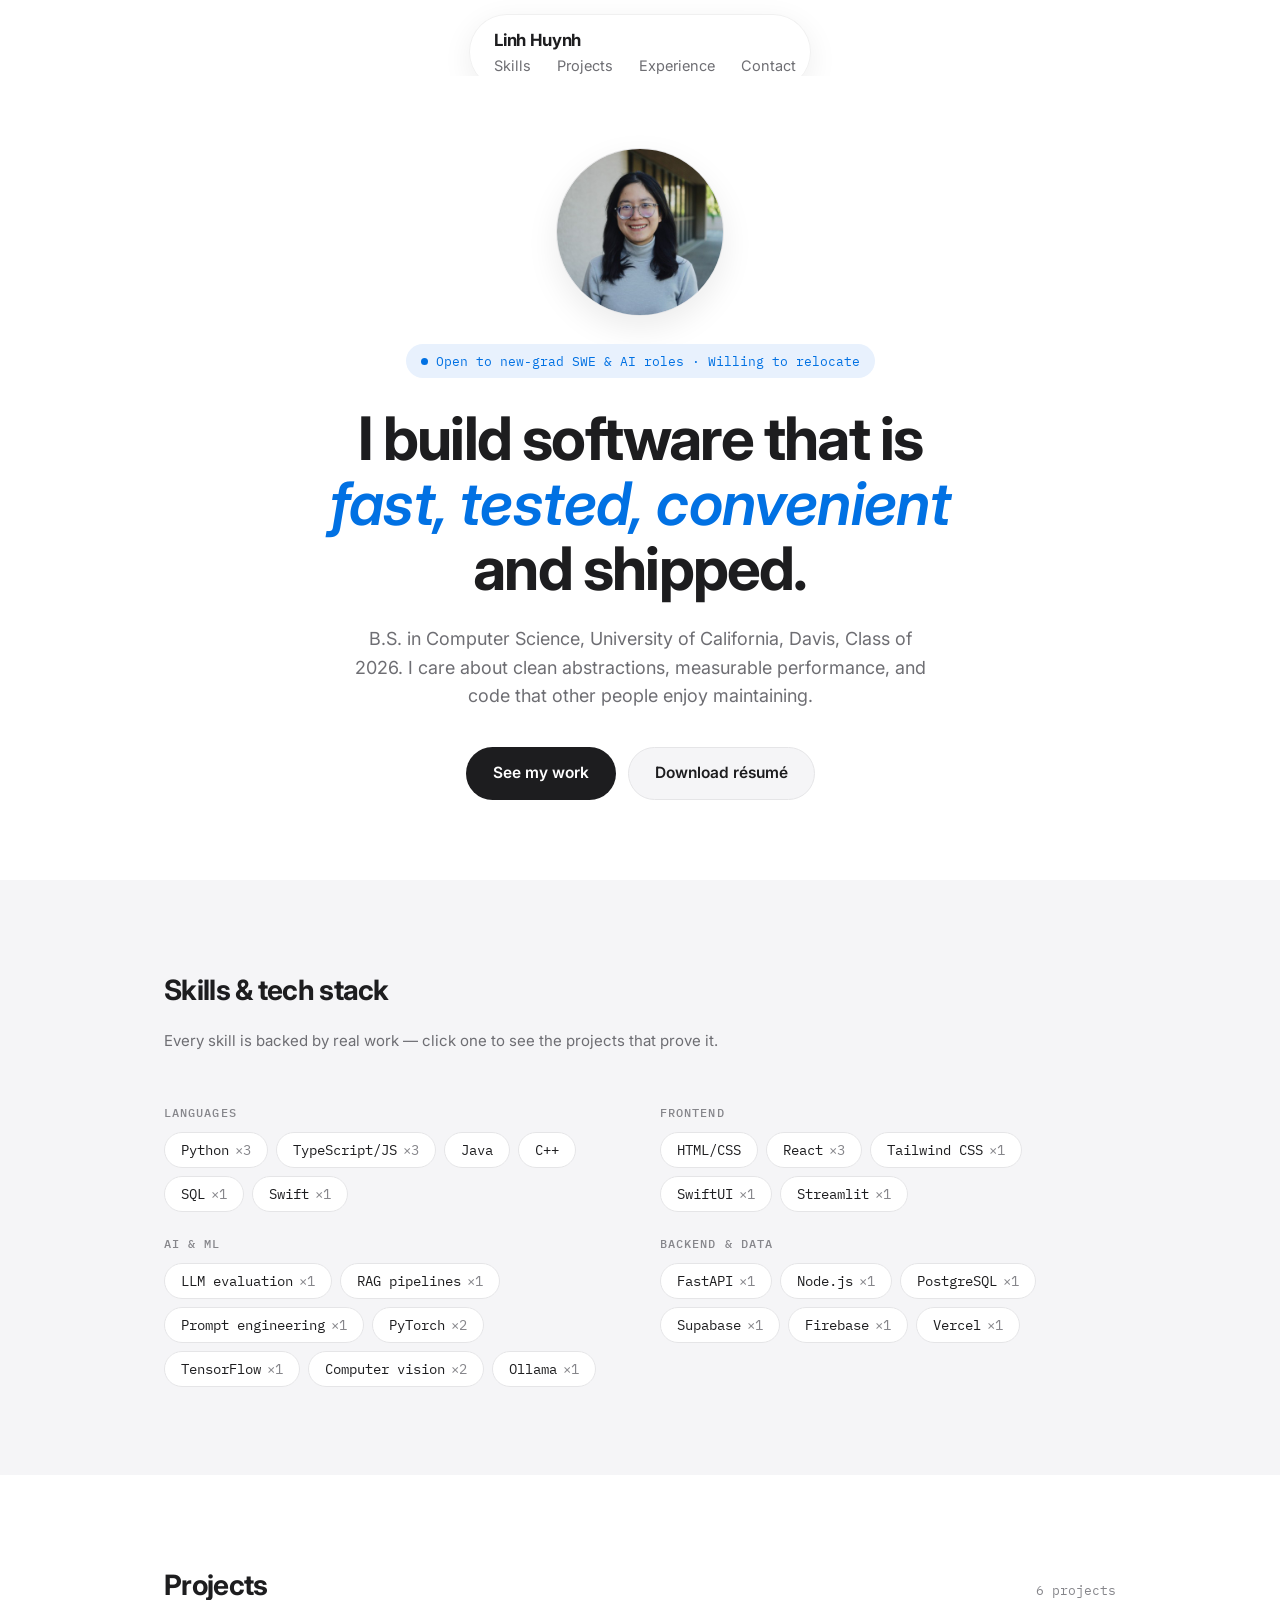
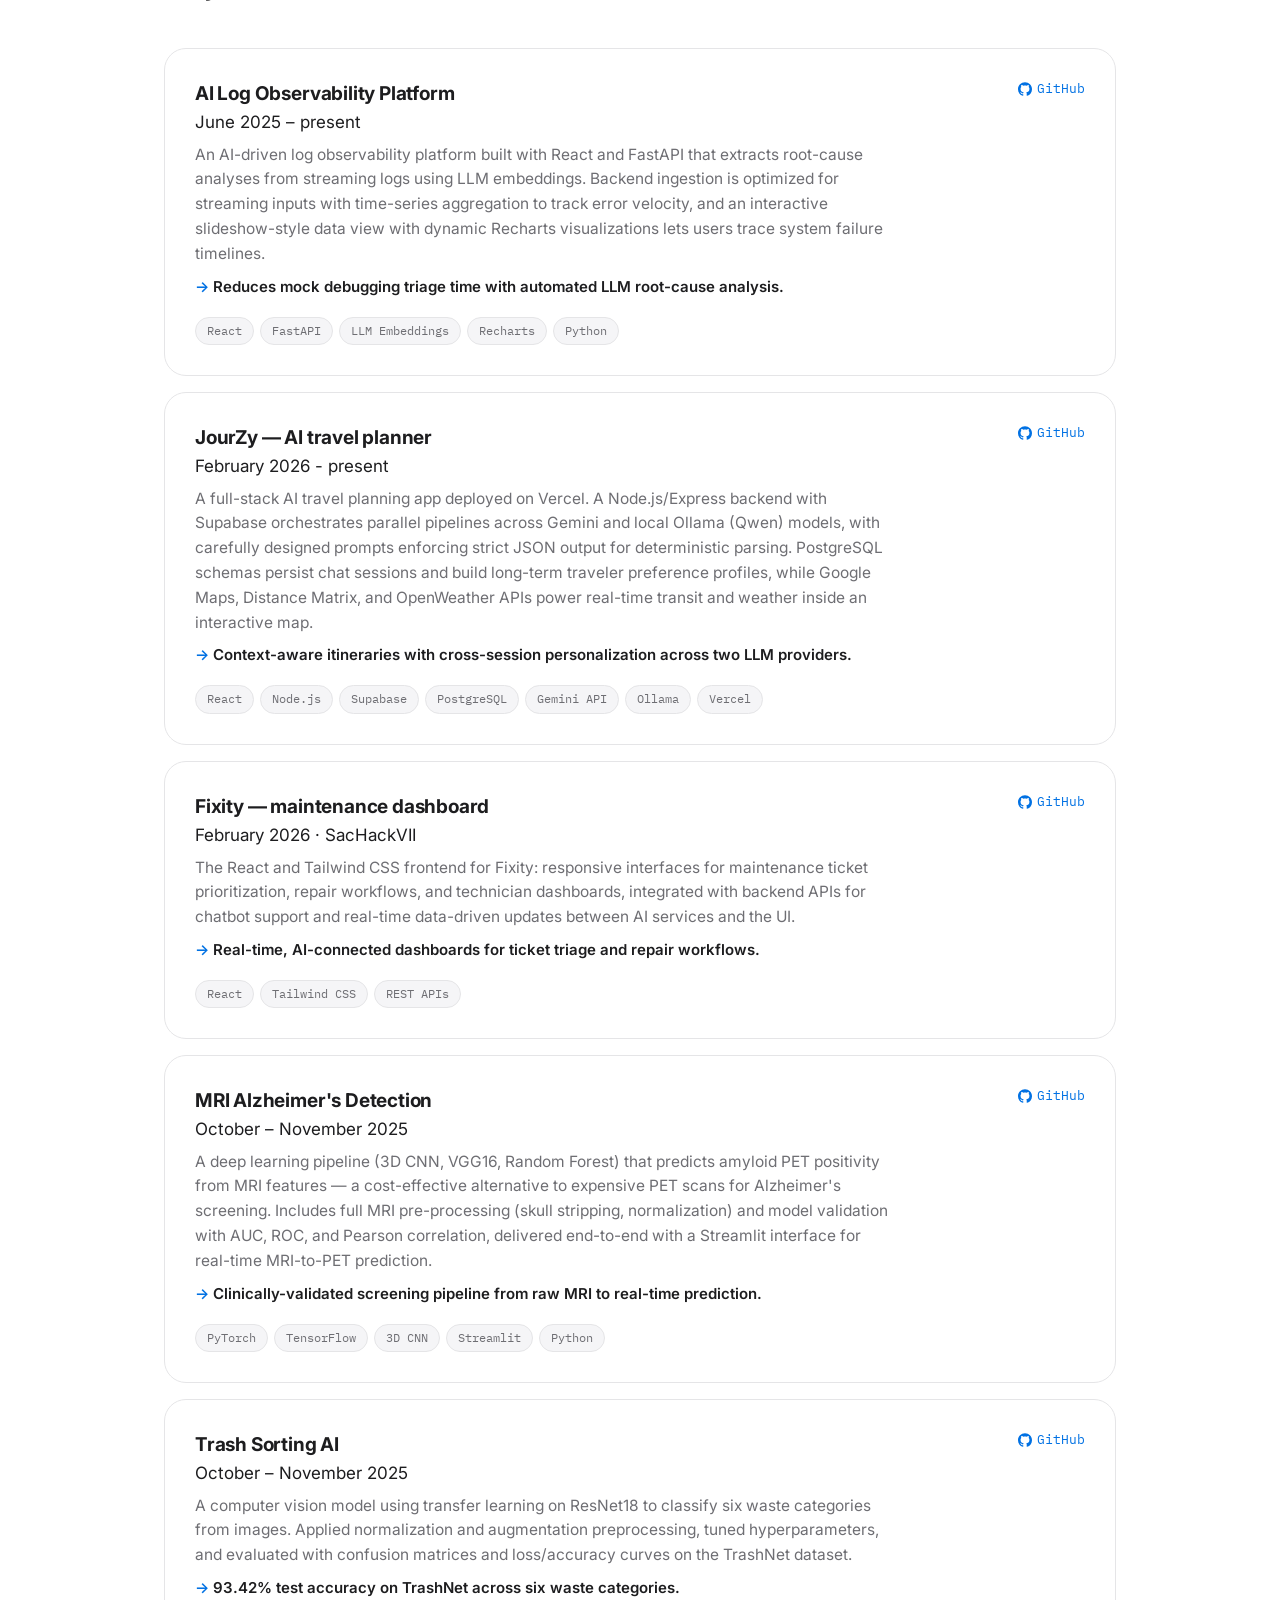
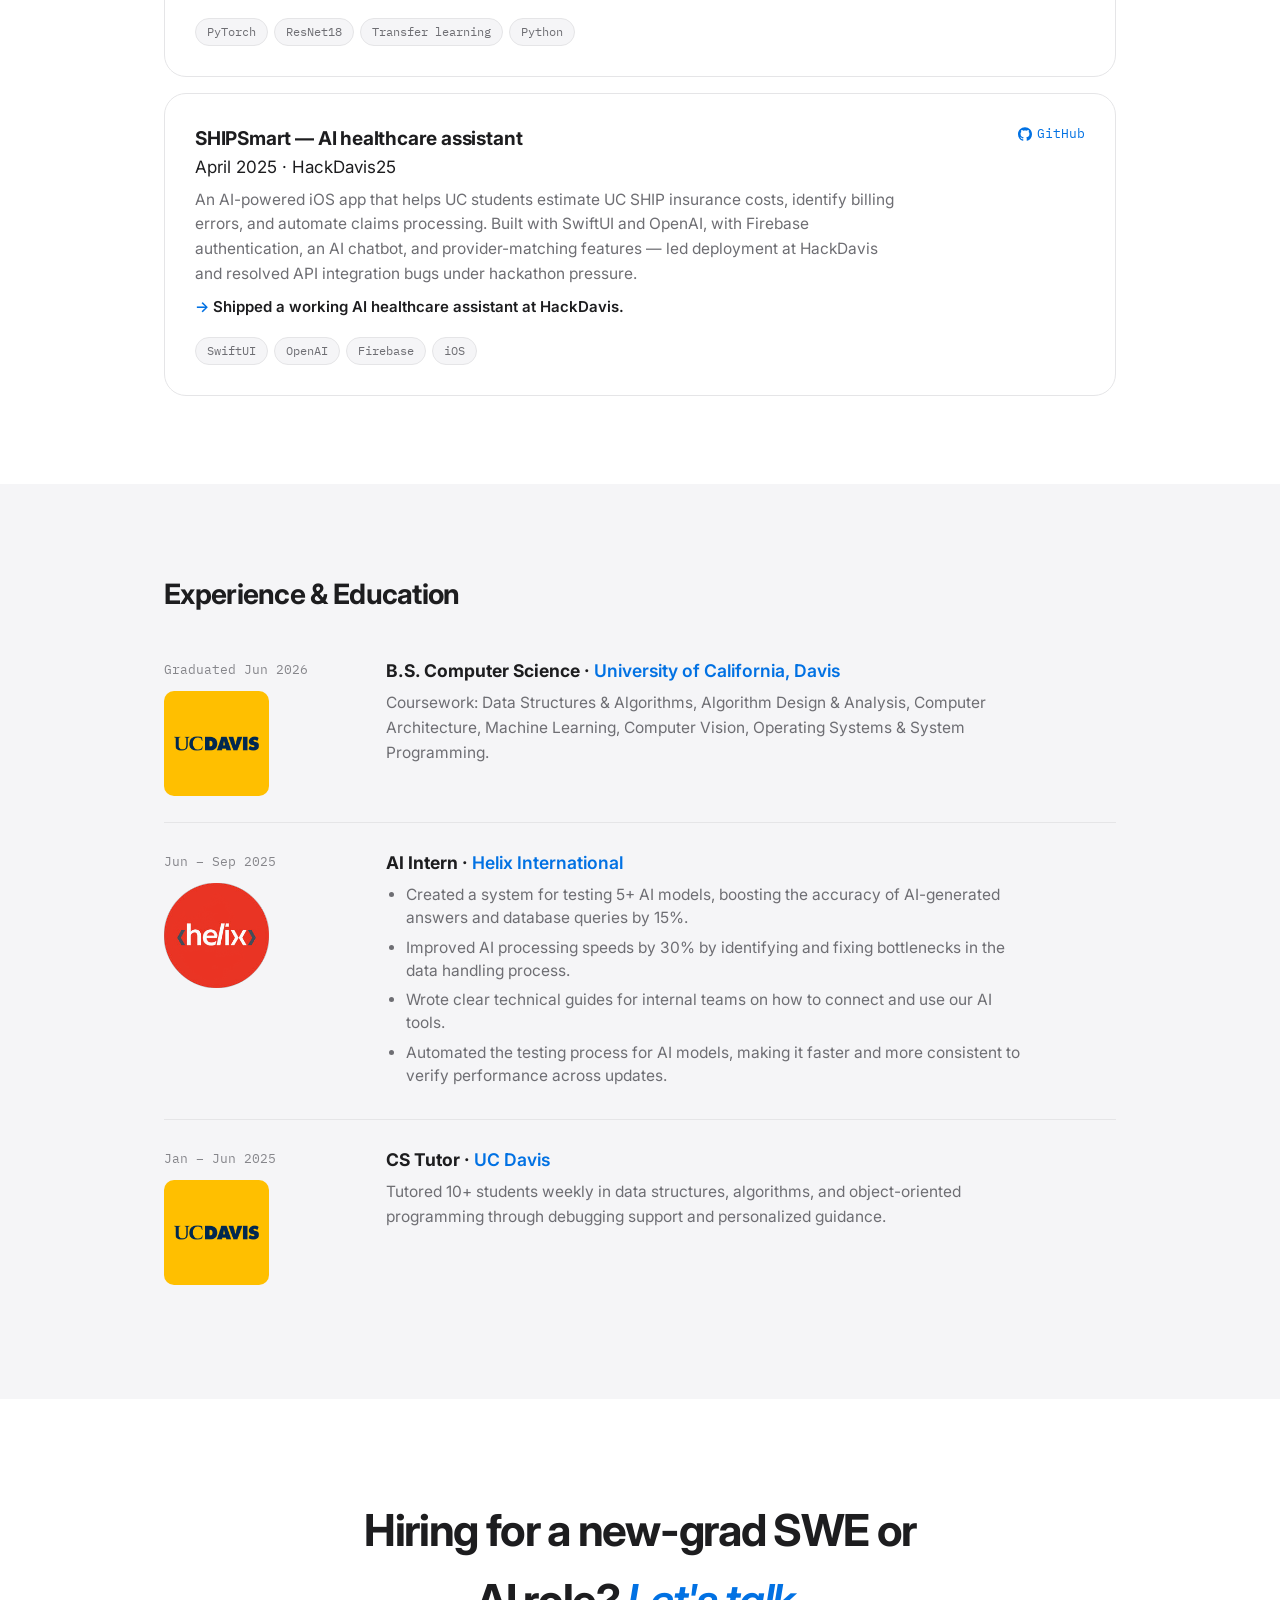
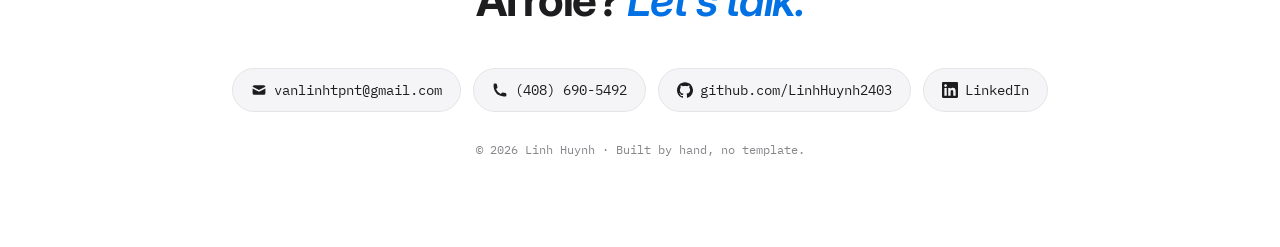
==== index.html @ fa8f1c58 "updated the resume" ====
<!DOCTYPE html>
<html lang="en">

<head>
  <meta charset="UTF-8" />
  <meta name="viewport" content="width=device-width, initial-scale=1.0" />
  <title>Linh Huynh — Software Engineer</title>
  <meta name="description"
    content="Portfolio of Linh Huynh, new-grad software engineer. Skills, projects, and contact." />
  <link rel="preconnect" href="https://fonts.googleapis.com" />
  <link rel="preconnect" href="https://fonts.gstatic.com" crossorigin />
  <link
    href="https://fonts.googleapis.com/css2?family=Inter:ital,wght@0,400;0,500;0,600;0,700;0,800;1,500&family=IBM+Plex+Mono:wght@400;500&display=swap"
    rel="stylesheet" />
  <link rel="stylesheet" href="styles.css" />

</head>

<body>
  <nav>
    <div class="wrap nav-inner">
      <a class="nav-name" href="#top">Linh Huynh</a>
      <div class="nav-links">
        <a href="#skills">Skills</a>
        <a href="#projects">Projects</a>
        <a href="#experience">Experience</a>
        <a href="#contact">Contact</a>
      </div>
    </div>
  </nav>

  <header id="top">
    <div class="wrap">
      <div class="hero-top">
        <img src="logo/profile_pic.jpeg" alt="Linh Huynh" class="profile-img" id="profileImg">
      </div>
      <span class="status">Open to new-grad SWE &amp; AI roles · Willing to relocate</span>
      <h1>I build software that is <em>fast, tested, convenient</em> and shipped.</h1>
      <p class="hero-sub">
        B.S. in Computer Science, University of California, Davis, Class of 2026. I care about
        clean abstractions, measurable performance, and code that other people enjoy
        maintaining.
      </p>
      <div class="hero-actions">
        <a class="btn solid" href="#projects">See my work</a>
        <a class="btn ghost" href="Linh_Huynh_resume_copy.pdf">Download résumé</a>
      </div>
    </div>
  </header>

  <section id="skills" class="reveal">
    <div class="wrap">
      <div class="sec-head">
        <h2>Skills &amp; tech stack</h2>
        <button class="clear-filter" id="clearFilter">✕ clear filter</button>
      </div>
      <p class="matrix-hint">Every skill is backed by real work — click one to see the projects that prove it.</p>
      <div class="skill-groups">
        <div class="skill-group">
          <h3>Languages</h3>
          <div class="skills">
            <button class="skill" data-skill="Python">Python</button>
            <button class="skill" data-skill="TypeScript/JS">TypeScript/JS</button>
            <button class="skill" data-skill="Java">Java</button>
            <button class="skill" data-skill="C++">C++</button>
            <button class="skill" data-skill="SQL">SQL</button>
            <button class="skill" data-skill="Swift">Swift</button>
          </div>
          <h3>AI &amp; ML</h3>
          <div class="skills">
            <button class="skill" data-skill="LLM evaluation">LLM evaluation</button>
            <button class="skill" data-skill="RAG pipelines">RAG pipelines</button>
            <button class="skill" data-skill="Prompt engineering">Prompt engineering</button>
            <button class="skill" data-skill="PyTorch">PyTorch</button>
            <button class="skill" data-skill="TensorFlow">TensorFlow</button>
            <button class="skill" data-skill="Computer vision">Computer vision</button>
            <button class="skill" data-skill="Ollama">Ollama</button>
          </div>
        </div>
        <div class="skill-group">
          <h3>Frontend</h3>
          <div class="skills">
            <button class="skill" data-skill="HTML/CSS">HTML/CSS</button>
            <button class="skill" data-skill="React">React</button>
            <button class="skill" data-skill="Tailwind CSS">Tailwind CSS</button>
            <button class="skill" data-skill="SwiftUI">SwiftUI</button>
            <button class="skill" data-skill="Streamlit">Streamlit</button>
          </div>
          <h3>Backend &amp; data</h3>
          <div class="skills">
            <button class="skill" data-skill="FastAPI">FastAPI</button>
            <button class="skill" data-skill="Node.js">Node.js</button>
            <button class="skill" data-skill="PostgreSQL">PostgreSQL</button>
            <button class="skill" data-skill="Supabase">Supabase</button>
            <button class="skill" data-skill="Firebase">Firebase</button>
            <button class="skill" data-skill="Vercel">Vercel</button>
          </div>
        </div>
      </div>
    </div>
  </section>

  <section id="projects" class="reveal">
    <div class="wrap">
      <div class="sec-head">
        <h2>Projects</h2>
        <span class="sec-note" id="projNote">6 projects</span>
      </div>

      <div class="projects" id="projectList">

        <!-- TIP: point each GitHub link at the exact repo, e.g. https://github.com/LinhHuynh2403/repo-name -->

        <article class="project" data-skills="Python,TypeScript/JS,React,FastAPI,LLM evaluation,RAG pipelines">
          <div>
            <h3>AI Log Observability Platform</h3>
            <div class="when">June 2025 – present</div>
          </div>
          <div class="links">
            <a href="https://github.com/LinhHuynh2403/loginsight-ai"><svg class="gh-icon" viewBox="0 0 24 24"
                aria-hidden="true">
                <path
                  d="M12 .297c-6.63 0-12 5.373-12 12 0 5.303 3.438 9.8 8.205 11.385.6.113.82-.258.82-.577 0-.285-.01-1.04-.015-2.04-3.338.724-4.042-1.61-4.042-1.61C4.422 18.07 3.633 17.7 3.633 17.7c-1.087-.744.084-.729.084-.729 1.205.084 1.838 1.236 1.838 1.236 1.07 1.835 2.809 1.305 3.495.998.108-.776.417-1.305.76-1.605-2.665-.3-5.466-1.332-5.466-5.93 0-1.31.465-2.38 1.235-3.22-.135-.303-.54-1.523.105-3.176 0 0 1.005-.322 3.3 1.23.96-.267 1.98-.399 3-.405 1.02.006 2.04.138 3 .405 2.28-1.552 3.285-1.23 3.285-1.23.645 1.653.24 2.873.12 3.176.765.84 1.23 1.91 1.23 3.22 0 4.61-2.805 5.625-5.475 5.92.42.36.81 1.096.81 2.22 0 1.606-.015 2.896-.015 3.286 0 .315.21.69.825.57C20.565 22.092 24 17.592 24 12.297c0-6.627-5.373-12-12-12"
                  fill="currentColor" />
              </svg>GitHub</a>
          </div>
          <p>
            An AI-driven log observability platform built with React and FastAPI that
            extracts root-cause analyses from streaming logs using LLM embeddings.
            Backend ingestion is optimized for streaming inputs with time-series
            aggregation to track error velocity, and an interactive slideshow-style data
            view with dynamic Recharts visualizations lets users trace system failure
            timelines.
          </p>
          <div class="impact">Reduces mock debugging triage time with automated LLM root-cause analysis.</div>
          <div class="tags">
            <span class="tag">React</span><span class="tag">FastAPI</span><span class="tag">LLM Embeddings</span>
            <span class="tag">Recharts</span><span class="tag">Python</span>
          </div>
        </article>

        <article class="project"
          data-skills="TypeScript/JS,React,Node.js,PostgreSQL,Supabase,Ollama,Prompt engineering,Vercel,SQL">
          <div>
            <h3>JourZy — AI travel planner</h3>
            <div class="when">February 2026 - present</div>
          </div>
          <div class="links">
            <a href="https://github.com/LinhHuynh2403/travel-planner"><svg class="gh-icon" viewBox="0 0 24 24"
                aria-hidden="true">
                <path
                  d="M12 .297c-6.63 0-12 5.373-12 12 0 5.303 3.438 9.8 8.205 11.385.6.113.82-.258.82-.577 0-.285-.01-1.04-.015-2.04-3.338.724-4.042-1.61-4.042-1.61C4.422 18.07 3.633 17.7 3.633 17.7c-1.087-.744.084-.729.084-.729 1.205.084 1.838 1.236 1.838 1.236 1.07 1.835 2.809 1.305 3.495.998.108-.776.417-1.305.76-1.605-2.665-.3-5.466-1.332-5.466-5.93 0-1.31.465-2.38 1.235-3.22-.135-.303-.54-1.523.105-3.176 0 0 1.005-.322 3.3 1.23.96-.267 1.98-.399 3-.405 1.02.006 2.04.138 3 .405 2.28-1.552 3.285-1.23 3.285-1.23.645 1.653.24 2.873.12 3.176.765.84 1.23 1.91 1.23 3.22 0 4.61-2.805 5.625-5.475 5.92.42.36.81 1.096.81 2.22 0 1.606-.015 2.896-.015 3.286 0 .315.21.69.825.57C20.565 22.092 24 17.592 24 12.297c0-6.627-5.373-12-12-12"
                  fill="currentColor" />
              </svg>GitHub</a>
          </div>
          <p>
            A full-stack AI travel planning app deployed on Vercel. A Node.js/Express
            backend with Supabase orchestrates parallel pipelines across Gemini and local
            Ollama (Qwen) models, with carefully designed prompts enforcing strict JSON
            output for deterministic parsing. PostgreSQL schemas persist chat sessions and
            build long-term traveler preference profiles, while Google Maps, Distance
            Matrix, and OpenWeather APIs power real-time transit and weather inside an
            interactive map.
          </p>
          <div class="impact">Context-aware itineraries with cross-session personalization across two LLM providers.
          </div>
          <div class="tags">
            <span class="tag">React</span><span class="tag">Node.js</span><span class="tag">Supabase</span>
            <span class="tag">PostgreSQL</span><span class="tag">Gemini API</span><span class="tag">Ollama</span><span
              class="tag">Vercel</span>
          </div>
        </article>

        <article class="project" data-skills="TypeScript/JS,React,Tailwind CSS">
          <div>
            <h3>Fixity — maintenance dashboard</h3>
            <div class="when">February 2026 · SacHackVII</div>
          </div>
          <div class="links">
            <a href="https://github.com/LinhHuynh2403/SacHack26-"><svg class="gh-icon" viewBox="0 0 24 24"
                aria-hidden="true">
                <path
                  d="M12 .297c-6.63 0-12 5.373-12 12 0 5.303 3.438 9.8 8.205 11.385.6.113.82-.258.82-.577 0-.285-.01-1.04-.015-2.04-3.338.724-4.042-1.61-4.042-1.61C4.422 18.07 3.633 17.7 3.633 17.7c-1.087-.744.084-.729.084-.729 1.205.084 1.838 1.236 1.838 1.236 1.07 1.835 2.809 1.305 3.495.998.108-.776.417-1.305.76-1.605-2.665-.3-5.466-1.332-5.466-5.93 0-1.31.465-2.38 1.235-3.22-.135-.303-.54-1.523.105-3.176 0 0 1.005-.322 3.3 1.23.96-.267 1.98-.399 3-.405 1.02.006 2.04.138 3 .405 2.28-1.552 3.285-1.23 3.285-1.23.645 1.653.24 2.873.12 3.176.765.84 1.23 1.91 1.23 3.22 0 4.61-2.805 5.625-5.475 5.92.42.36.81 1.096.81 2.22 0 1.606-.015 2.896-.015 3.286 0 .315.21.69.825.57C20.565 22.092 24 17.592 24 12.297c0-6.627-5.373-12-12-12"
                  fill="currentColor" />
              </svg>GitHub</a>
          </div>
          <p>
            The React and Tailwind CSS frontend for Fixity: responsive interfaces for
            maintenance ticket prioritization, repair workflows, and technician
            dashboards, integrated with backend APIs for chatbot support and real-time
            data-driven updates between AI services and the UI.
          </p>
          <div class="impact">Real-time, AI-connected dashboards for ticket triage and repair workflows.</div>
          <div class="tags">
            <span class="tag">React</span><span class="tag">Tailwind CSS</span><span class="tag">REST APIs</span>
          </div>
        </article>

        <article class="project" data-skills="Python,PyTorch,TensorFlow,Streamlit,Computer vision">
          <div>
            <h3>MRI Alzheimer's Detection</h3>
            <div class="when">October – November 2025</div>
          </div>
          <div class="links">
            <a href="https://github.com/LinhHuynh2403/ResNet50-LogisticRegression-Dementia-Classification"><svg
                class="gh-icon" viewBox="0 0 24 24" aria-hidden="true">
                <path
                  d="M12 .297c-6.63 0-12 5.373-12 12 0 5.303 3.438 9.8 8.205 11.385.6.113.82-.258.82-.577 0-.285-.01-1.04-.015-2.04-3.338.724-4.042-1.61-4.042-1.61C4.422 18.07 3.633 17.7 3.633 17.7c-1.087-.744.084-.729.084-.729 1.205.084 1.838 1.236 1.838 1.236 1.07 1.835 2.809 1.305 3.495.998.108-.776.417-1.305.76-1.605-2.665-.3-5.466-1.332-5.466-5.93 0-1.31.465-2.38 1.235-3.22-.135-.303-.54-1.523.105-3.176 0 0 1.005-.322 3.3 1.23.96-.267 1.98-.399 3-.405 1.02.006 2.04.138 3 .405 2.28-1.552 3.285-1.23 3.285-1.23.645 1.653.24 2.873.12 3.176.765.84 1.23 1.91 1.23 3.22 0 4.61-2.805 5.625-5.475 5.92.42.36.81 1.096.81 2.22 0 1.606-.015 2.896-.015 3.286 0 .315.21.69.825.57C20.565 22.092 24 17.592 24 12.297c0-6.627-5.373-12-12-12"
                  fill="currentColor" />
              </svg>GitHub</a>
          </div>
          <p>
            A deep learning pipeline (3D CNN, VGG16, Random Forest) that predicts amyloid
            PET positivity from MRI features — a cost-effective alternative to expensive
            PET scans for Alzheimer's screening. Includes full MRI pre-processing (skull
            stripping, normalization) and model validation with AUC, ROC, and Pearson
            correlation, delivered end-to-end with a Streamlit interface for real-time
            MRI-to-PET prediction.
          </p>
          <div class="impact">Clinically-validated screening pipeline from raw MRI to real-time prediction.</div>
          <div class="tags">
            <span class="tag">PyTorch</span><span class="tag">TensorFlow</span><span class="tag">3D CNN</span>
            <span class="tag">Streamlit</span><span class="tag">Python</span>
          </div>
        </article>

        <article class="project" data-skills="Python,PyTorch,Computer vision">
          <div>
            <h3>Trash Sorting AI</h3>
            <div class="when">October – November 2025</div>
          </div>
          <div class="links">
            <a href="https://github.com/LinhHuynh2403/Trash-Detector-AI"><svg class="gh-icon" viewBox="0 0 24 24"
                aria-hidden="true">
                <path
                  d="M12 .297c-6.63 0-12 5.373-12 12 0 5.303 3.438 9.8 8.205 11.385.6.113.82-.258.82-.577 0-.285-.01-1.04-.015-2.04-3.338.724-4.042-1.61-4.042-1.61C4.422 18.07 3.633 17.7 3.633 17.7c-1.087-.744.084-.729.084-.729 1.205.084 1.838 1.236 1.838 1.236 1.07 1.835 2.809 1.305 3.495.998.108-.776.417-1.305.76-1.605-2.665-.3-5.466-1.332-5.466-5.93 0-1.31.465-2.38 1.235-3.22-.135-.303-.54-1.523.105-3.176 0 0 1.005-.322 3.3 1.23.96-.267 1.98-.399 3-.405 1.02.006 2.04.138 3 .405 2.28-1.552 3.285-1.23 3.285-1.23.645 1.653.24 2.873.12 3.176.765.84 1.23 1.91 1.23 3.22 0 4.61-2.805 5.625-5.475 5.92.42.36.81 1.096.81 2.22 0 1.606-.015 2.896-.015 3.286 0 .315.21.69.825.57C20.565 22.092 24 17.592 24 12.297c0-6.627-5.373-12-12-12"
                  fill="currentColor" />
              </svg>GitHub</a>
          </div>
          <p>
            A computer vision model using transfer learning on ResNet18 to classify six
            waste categories from images. Applied normalization and augmentation
            preprocessing, tuned hyperparameters, and evaluated with confusion matrices
            and loss/accuracy curves on the TrashNet dataset.
          </p>
          <div class="impact">93.42% test accuracy on TrashNet across six waste categories.</div>
          <div class="tags">
            <span class="tag">PyTorch</span><span class="tag">ResNet18</span><span class="tag">Transfer
              learning</span><span class="tag">Python</span>
          </div>
        </article>

        <article class="project" data-skills="Swift,SwiftUI,Firebase">
          <div>
            <h3>SHIPSmart — AI healthcare assistant</h3>
            <div class="when">April 2025 · HackDavis25</div>
          </div>
          <div class="links">
            <a href="https://github.com/LinhHuynh2403/SHIPSmart"><svg class="gh-icon" viewBox="0 0 24 24"
                aria-hidden="true">
                <path
                  d="M12 .297c-6.63 0-12 5.373-12 12 0 5.303 3.438 9.8 8.205 11.385.6.113.82-.258.82-.577 0-.285-.01-1.04-.015-2.04-3.338.724-4.042-1.61-4.042-1.61C4.422 18.07 3.633 17.7 3.633 17.7c-1.087-.744.084-.729.084-.729 1.205.084 1.838 1.236 1.838 1.236 1.07 1.835 2.809 1.305 3.495.998.108-.776.417-1.305.76-1.605-2.665-.3-5.466-1.332-5.466-5.93 0-1.31.465-2.38 1.235-3.22-.135-.303-.54-1.523.105-3.176 0 0 1.005-.322 3.3 1.23.96-.267 1.98-.399 3-.405 1.02.006 2.04.138 3 .405 2.28-1.552 3.285-1.23 3.285-1.23.645 1.653.24 2.873.12 3.176.765.84 1.23 1.91 1.23 3.22 0 4.61-2.805 5.625-5.475 5.92.42.36.81 1.096.81 2.22 0 1.606-.015 2.896-.015 3.286 0 .315.21.69.825.57C20.565 22.092 24 17.592 24 12.297c0-6.627-5.373-12-12-12"
                  fill="currentColor" />
              </svg>GitHub</a>
          </div>
          <p>
            An AI-powered iOS app that helps UC students estimate UC SHIP insurance costs,
            identify billing errors, and automate claims processing. Built with SwiftUI
            and OpenAI, with Firebase authentication, an AI chatbot, and provider-matching
            features — led deployment at HackDavis and resolved API integration bugs under
            hackathon pressure.
          </p>
          <div class="impact">Shipped a working AI healthcare assistant at HackDavis.</div>
          <div class="tags">
            <span class="tag">SwiftUI</span><span class="tag">OpenAI</span><span class="tag">Firebase</span><span
              class="tag">iOS</span>
          </div>
        </article>

      </div>
    </div>
  </section>

  <section id="experience" class="reveal">
    <div class="wrap">
      <div class="sec-head">
        <h2>Experience &amp; Education</h2>
      </div>
      <div class="xp">
        <div class="xp-item">
          <div class="xp-when">Graduated Jun 2026<div class="org-logo-frame"><img src="logo/UCD_logo.png"
                alt="UC Davis logo" class="org-logo"></div>
          </div>
          <div>
            <h3>B.S. Computer Science · <span class="org">University of California, Davis</span></h3>
            <p>Coursework: Data Structures &amp; Algorithms, Algorithm Design &amp;
              Analysis, Computer Architecture, Machine Learning, Computer Vision, Operating
              Systems &amp; System Programming.</p>
          </div>
        </div>
        <div class="xp-item">
          <div class="xp-when">Jun – Sep 2025<div class="org-logo-frame"><img src="logo/helix_int_logo.png"
                alt="Helix International logo" class="org-logo"></div>
          </div>
          <div>
            <h3>AI Intern · <span class="org">Helix International</span></h3>
            <ul>
              <li>Created a system for testing 5+ AI models, boosting the accuracy of AI-generated answers and database
                queries by 15%.</li>
              <li>Improved AI processing speeds by 30% by identifying and fixing bottlenecks in the data handling
                process.</li>
              <li>Wrote clear technical guides for internal teams on how to connect and use our AI tools.</li>
              <li>Automated the testing process for AI models, making it faster and more consistent to verify
                performance across updates.</li>
            </ul>
          </div>
        </div>
        <div class="xp-item">
          <div class="xp-when">Jan – Jun 2025<div class="org-logo-frame"><img src="logo/UCD_logo.png"
                alt="UC Davis logo" class="org-logo"></div>
          </div>
          <div>
            <h3>CS Tutor · <span class="org">UC Davis</span></h3>
            <p>Tutored 10+ students weekly in data structures, algorithms, and
              object-oriented programming through debugging support and personalized
              guidance.</p>
          </div>
        </div>
      </div>
    </div>
  </section>

  <section class="contact reveal" id="contact">
    <div class="wrap">
      <h2>Hiring for a new-grad SWE or AI role? <em>Let's talk.</em></h2>
      <div class="contact-links">
        <a href="mailto:vanlinhtpnt@gmail.com"><svg class="contact-icon" viewBox="0 0 20 20" aria-hidden="true">
            <path d="M2.003 5.884L10 9.882l7.997-3.998A2 2 0 0016 4H4a2 2 0 00-1.997 1.884z" fill="currentColor" />
            <path d="M18 8.118l-8 4-8-4V14a2 2 0 002 2h12a2 2 0 002-2V8.118z" fill="currentColor" />
          </svg>vanlinhtpnt@gmail.com</a>
        <a href="tel:+14086905492"><svg class="contact-icon" viewBox="0 0 20 20" aria-hidden="true">
            <path
              d="M2 3.5A1.5 1.5 0 013.5 2h1.148a1.5 1.5 0 011.465 1.175l.716 3.223a1.5 1.5 0 01-.54 1.482l-1.315 1.014a11.037 11.037 0 006.105 6.105l1.014-1.315a1.5 1.5 0 011.481-.54l3.223.716A1.5 1.5 0 0118 15.352V16.5a1.5 1.5 0 01-1.5 1.5H15c-1.149 0-2.263-.15-3.326-.43A13.022 13.022 0 012.43 8.326 13.019 13.019 0 012 5V3.5z"
              fill="currentColor" />
          </svg>(408) 690-5492</a>
        <a href="https://github.com/LinhHuynh2403"><svg class="contact-icon" viewBox="0 0 24 24" aria-hidden="true">
            <path
              d="M12 .297c-6.63 0-12 5.373-12 12 0 5.303 3.438 9.8 8.205 11.385.6.113.82-.258.82-.577 0-.285-.01-1.04-.015-2.04-3.338.724-4.042-1.61-4.042-1.61C4.422 18.07 3.633 17.7 3.633 17.7c-1.087-.744.084-.729.084-.729 1.205.084 1.838 1.236 1.838 1.236 1.07 1.835 2.809 1.305 3.495.998.108-.776.417-1.305.76-1.605-2.665-.3-5.466-1.332-5.466-5.93 0-1.31.465-2.38 1.235-3.22-.135-.303-.54-1.523.105-3.176 0 0 1.005-.322 3.3 1.23.96-.267 1.98-.399 3-.405 1.02.006 2.04.138 3 .405 2.28-1.552 3.285-1.23 3.285-1.23.645 1.653.24 2.873.12 3.176.765.84 1.23 1.91 1.23 3.22 0 4.61-2.805 5.625-5.475 5.92.42.36.81 1.096.81 2.22 0 1.606-.015 2.896-.015 3.286 0 .315.21.69.825.57C20.565 22.092 24 17.592 24 12.297c0-6.627-5.373-12-12-12"
              fill="currentColor" />
          </svg>github.com/LinhHuynh2403</a>
        <a href="https://www.linkedin.com/in/linh-huynh-hnvl/"><svg class="contact-icon" viewBox="0 0 24 24"
            aria-hidden="true">
            <path
              d="M20.447 20.452h-3.554v-5.569c0-1.328-.027-3.037-1.852-3.037-1.853 0-2.136 1.445-2.136 2.939v5.667H9.351V9h3.414v1.561h.046c.477-.9 1.637-1.85 3.37-1.85 3.601 0 4.267 2.37 4.267 5.455v6.286zM5.337 7.433c-1.144 0-2.063-.926-2.063-2.065 0-1.138.92-2.063 2.063-2.063 1.14 0 2.064.925 2.064 2.063 0 1.139-.925 2.065-2.064 2.065zm1.782 13.019H3.555V9h3.564v11.452zM22.225 0H1.771C.792 0 0 .774 0 1.729v20.542C0 23.227.792 24 1.771 24h20.451C23.2 24 24 23.227 24 22.271V1.729C24 .774 23.2 0 22.222 0h.003z"
              fill="currentColor" />
          </svg>LinkedIn</a>
      </div>
    </div>
    <footer class="reveal">
      <div class="wrap">© 2026 Linh Huynh · Built by hand, no template.</div>
    </footer>

    <!-- Image Modal -->
    <div id="imageModal" class="modal">
      <span class="close-modal">&times;</span>
      <img class="modal-content" id="zoomedImg">
    </div>

    <script>
      (function () {
        var skills = document.querySelectorAll('.skill');
        var projects = document.querySelectorAll('.project');
        var clearBtn = document.getElementById('clearFilter');
        var note = document.getElementById('projNote');
        var total = projects.length;
        var active = null;

        // show project counts on each skill chip
        skills.forEach(function (chip) {
          var name = chip.dataset.skill;
          var n = 0;
          projects.forEach(function (p) {
            if (p.dataset.skills.split(',').indexOf(name) !== -1) n++;
          });
          if (n > 0) {
            var c = document.createElement('span');
            c.className = 'count';
            c.textContent = '×' + n;
            chip.appendChild(c);
          }
          chip.setAttribute('aria-pressed', 'false');
        });

        function applyFilter(name) {
          active = name;
          var hits = 0;
          skills.forEach(function (chip) {
            chip.setAttribute('aria-pressed', chip.dataset.skill === name ? 'true' : 'false');
          });
          projects.forEach(function (p) {
            var list = p.dataset.skills.split(',');
            var match = !name || list.indexOf(name) !== -1;
            p.classList.toggle('dim', !!name && !match);
            p.classList.toggle('hit', !!name && match);
            if (match) hits++;
            p.querySelectorAll('.tag').forEach(function (t) {
              t.classList.toggle('match', !!name && t.textContent === name);
            });
          });
          clearBtn.classList.toggle('show', !!name);
          note.textContent = name ? hits + ' of ' + total + ' projects use ' + name
            : total + ' projects';
          if (name) {
            document.getElementById('projects').scrollIntoView({ behavior: 'smooth', block: 'nearest' });
          }
        }

        skills.forEach(function (chip) {
          chip.addEventListener('click', function () {
            applyFilter(active === chip.dataset.skill ? null : chip.dataset.skill);
          });
        });
        clearBtn.addEventListener('click', function () { applyFilter(null); });
      })();

      // Profile Picture Interactions
      const modal = document.getElementById("imageModal");
      const img = document.getElementById("profileImg");
      const modalImg = document.getElementById("zoomedImg");
      const span = document.getElementsByClassName("close-modal")[0];

      if (img && modal && modalImg) {
        img.onclick = function () {
          modal.style.display = "flex";
          modalImg.src = this.src;
        }

        span.onclick = function () {
          modal.style.display = "none";
        }

        modal.onclick = function (e) {
          if (e.target !== modalImg) {
            modal.style.display = "none";
          }
        }
      }

      const cursorGlow = document.querySelector('.cursor-glow');

      window.addEventListener('mousemove', (e) => {
        cursorGlow.style.left = e.clientX + 'px';
        cursorGlow.style.top = e.clientY + 'px';
      });

      const revealItems = document.querySelectorAll('.reveal');
      const revealObserver = new IntersectionObserver((entries) => {
        entries.forEach(entry => {
          if (entry.isIntersecting) {
            entry.target.classList.add('is-visible');
          }
        });
      }, { threshold: 0.15 });

      revealItems.forEach(item => revealObserver.observe(item));

      document.querySelectorAll('.skill, .project, .btn').forEach(el => {
        el.addEventListener('mousemove', (e) => {
          const rect = el.getBoundingClientRect();
          const x = e.clientX - rect.left;
          const y = e.clientY - rect.top;

          const rx = ((y / rect.height) - 0.5) * -8;
          const ry = ((x / rect.width) - 0.5) * 8;

          el.style.setProperty('--rx', `${rx}deg`);
          el.style.setProperty('--ry', `${ry}deg`);
          el.style.setProperty('--tx', `${(x / rect.width - 0.5) * 4}px`);
          el.style.setProperty('--ty', `${(y / rect.height - 0.5) * 4}px`);
        });

        el.addEventListener('mouseleave', () => {
          el.style.setProperty('--rx', '0deg');
          el.style.setProperty('--ry', '0deg');
          el.style.setProperty('--tx', '0px');
          el.style.setProperty('--ty', '0px');
        });
      });
    </script>

</body>

</html>
---- styles.css ----
:root {
    --paper: #FFFFFF;
    --paper-alt: #F5F5F7;
    --ink: #1D1D1F;
    --muted: #6E6E73;
    --faint: #86868B;
    --hairline: #E5E5E7;
    --accent: #0171E3;
    --accent-soft: #E8F1FD;
    --body: "Inter", system-ui, -apple-system, sans-serif;
    --serif: "Inter", system-ui, -apple-system, sans-serif;
    --mono: "IBM Plex Mono", ui-monospace, monospace;
    --r-sm: 10px;
    --r-md: 16px;
    --r-lg: 22px;
    --r-full: 999px;
}

* {
    box-sizing: border-box;
    margin: 0;
    padding: 0
}

html {
    scroll-behavior: smooth
}

@media (prefers-reduced-motion:reduce) {
    html {
        scroll-behavior: auto
    }

    *,
    *::before,
    *::after {
        animation: none !important;
        transition: none !important
    }
}

.hero-top {
    display: flex;
    flex-direction: column;
    align-items: center;
    gap: 20px;
    margin-bottom: 28px
}

.profile-img {
    width: 168px;
    height: 168px;
    object-fit: cover;
    border-radius: 50%;
    border: 1px solid var(--hairline);
    display: block;
    cursor: pointer;
    box-shadow: 0 12px 32px rgba(0, 0, 0, .08);
    transition: transform 0.2s ease, box-shadow 0.2s ease;
    -webkit-touch-callout: none;
    -webkit-user-select: none;
    user-select: none;
}

.profile-img:hover {
    transform: scale(1.05);
    box-shadow: 0 16px 40px rgba(0, 0, 0, .12);
}

.hero-name {
    font-size: 26px;
    font-weight: 700;
    letter-spacing: -.02em
}

body {
    background: var(--paper);
    color: var(--ink);
    font-family: var(--body);
    font-size: 17px;
    line-height: 1.6;
    -webkit-font-smoothing: antialiased;
}

a {
    color: inherit;
    text-decoration: none
}

a:focus-visible,
button:focus-visible {
    outline: 2px solid var(--accent);
    outline-offset: 3px;
    border-radius: 2px
}

.wrap {
    max-width: 1000px;
    margin: 0 auto;
    padding: 0 24px
}

/* ---------- nav ---------- */
nav {
    position: sticky;
    top: 14px;
    z-index: 10;
    display: flex;
    justify-content: center;
    padding: 0 16px;
}

.nav-inner {
    width: fit-content;
    max-width: calc(100% - 8px);
    margin: 0;
    padding: 12px 14px 12px 24px;
    gap: 36px;
    height: auto;
    background: rgba(255, 255, 255, .72);
    backdrop-filter: blur(20px) saturate(180%);
    -webkit-backdrop-filter: blur(20px) saturate(180%);
    border: 1px solid rgba(0, 0, 0, .06);
    border-radius: var(--r-full);
    box-shadow: 0 8px 30px rgba(0, 0, 0, .07);
}

.nav-name {
    font-weight: 700;
    letter-spacing: -.01em;
    font-size: 1.05rem
}

.nav-links {
    display: flex;
    gap: 26px;
    font-size: 14.5px;
    color: var(--muted)
}

.nav-links a {
    transition: color .15s ease;
}

.nav-links a:hover {
    color: var(--ink)
}

/* ---------- hero ---------- */
header {
    padding: 72px 0 80px;
    text-align: center;
    background: var(--paper);
}

.status {
    font-family: var(--mono);
    font-size: 12.5px;
    color: var(--accent);
    display: inline-flex;
    align-items: center;
    gap: 8px;
    margin-bottom: 28px;
    padding: 6px 14px;
    border: 1px solid transparent;
    border-radius: var(--r-full);
    background: var(--accent-soft);
}

.status::before {
    content: "";
    width: 7px;
    height: 7px;
    border-radius: 50%;
    background: var(--accent)
}

h1 {
    font-size: clamp(38px, 6vw, 60px);
    font-weight: 700;
    letter-spacing: -.03em;
    line-height: 1.08;
    max-width: 17ch;
    margin: 0 auto;
}

h1 em {
    font-style: italic;
    font-weight: 600;
    letter-spacing: -.01em;
    color: var(--accent);
}

.hero-sub {
    margin: 24px auto 0;
    max-width: 52ch;
    color: var(--muted);
    font-size: 18px;
}

.hero-actions {
    margin-top: 36px;
    display: flex;
    gap: 12px;
    flex-wrap: wrap;
    justify-content: center;
}

.btn {
    display: inline-block;
    padding: 13px 26px;
    border-radius: var(--r-full);
    font-weight: 600;
    font-size: 15.5px;
    border: 1px solid transparent;
    transition: transform .15s ease, background .15s ease, color .15s ease, box-shadow .15s ease;
}

.btn:hover {
    transform: translateY(-1px)
}

.btn.solid {
    background: var(--ink);
    color: var(--paper)
}

.btn.solid:hover {
    background: var(--accent);
}

.btn.ghost {
    background: var(--paper-alt);
    color: var(--ink);
    border-color: var(--hairline);
}

.btn.ghost:hover {
    background: #ECECF0;
}

/* ---------- sections ---------- */
section {
    padding: 88px 0;
    background: var(--paper);
}

#skills,
#experience {
    background: var(--paper-alt);
}

.sec-head {
    display: flex;
    align-items: baseline;
    justify-content: space-between;
    gap: 16px;
    margin-bottom: 40px;
    flex-wrap: wrap
}

h2 {
    font-size: 28px;
    font-weight: 700;
    letter-spacing: -.025em
}

.sec-note {
    font-family: var(--mono);
    font-size: 12.5px;
    color: var(--faint)
}

/* ---------- skills matrix (signature) ---------- */
.matrix-hint {
    color: var(--muted);
    font-size: 15px;
    margin: -24px 0 28px
}

.skill-groups {
    display: grid;
    grid-template-columns: repeat(auto-fit, minmax(280px, 1fr));
    gap: 12px 40px
}

.skill-group h3 {
    font-family: var(--mono);
    font-size: 12px;
    font-weight: 500;
    color: var(--faint);
    text-transform: uppercase;
    letter-spacing: .09em;
    margin: 22px 0 10px;
}

.skills {
    display: flex;
    flex-wrap: wrap;
    gap: 8px
}

.skill {
    font-family: var(--mono);
    font-size: 13.5px;
    padding: 8px 16px;
    border: 1px solid var(--hairline);
    border-radius: var(--r-full);
    background: #fff;
    cursor: pointer;
    color: var(--ink);
    transition: border-color .15s, background .15s, color .15s, transform .12s, box-shadow .15s;
}

.skill:hover {
    border-color: var(--ink);
    transform: translateY(-1px)
}

.skill[aria-pressed="true"] {
    background: var(--ink);
    color: var(--paper);
    border-color: var(--ink);
}

.skill .count {
    color: var(--faint);
    margin-left: 6px
}

.skill[aria-pressed="true"] .count {
    color: rgba(255, 255, 255, .6)
}

.clear-filter {
    font-family: var(--mono);
    font-size: 13px;
    color: var(--accent);
    background: none;
    border: none;
    cursor: pointer;
    padding: 4px 0;
    border-bottom: 1px solid transparent;
    visibility: hidden;
}

.clear-filter.show {
    visibility: visible
}

.clear-filter:hover {
    border-bottom-color: var(--accent)
}

/* ---------- projects ---------- */
.projects {
    display: grid;
    gap: 16px
}

.project {
    border: 1px solid var(--hairline);
    border-radius: var(--r-lg);
    background: #fff;
    padding: 30px;
    display: grid;
    grid-template-columns: 1fr auto;
    gap: 6px 24px;
    transition: border-color .2s, box-shadow .2s, opacity .25s, transform .25s;
}

.project:hover {
    border-color: rgba(0, 0, 0, .12);
    box-shadow: 0 16px 36px rgba(0, 0, 0, .08);
}

.project.dim {
    opacity: .25;
    transform: scale(.995)
}

.project.hit {
    border-color: var(--accent)
}

.project h3 {
    font-size: 19px;
    font-weight: 700;
    letter-spacing: -.01em
}

.project .links {
    font-family: var(--mono);
    font-size: 13px;
    display: flex;
    gap: 16px;
    align-self: start
}

.project .links a {
    color: var(--accent);
    border-bottom: 1px solid transparent;
    display: inline-flex;
    align-items: center;
    gap: 5px
}

.gh-icon {
    width: 14px;
    height: 14px;
    fill: currentColor
}

.project .links a:hover {
    border-bottom-color: var(--accent)
}

.project p {
    grid-column: 1/-1;
    color: var(--muted);
    font-size: 15.5px;
    max-width: 70ch
}

.project .impact {
    grid-column: 1/-1;
    font-size: 15px;
    color: var(--ink);
    font-weight: 600;
    margin-top: 2px;
}

.project .impact::before {
    content: "→ ";
    color: var(--accent)
}

.tags {
    grid-column: 1/-1;
    display: flex;
    flex-wrap: wrap;
    gap: 6px;
    margin-top: 12px
}

.tag {
    font-family: var(--mono);
    font-size: 11.5px;
    color: var(--muted);
    padding: 4px 11px;
    border-radius: var(--r-full);
    background: var(--paper-alt);
    border: 1px solid var(--hairline);
}

.project.hit .tag.match {
    background: var(--accent-soft);
    border-color: var(--accent);
    color: var(--accent)
}

/* ---------- experience ---------- */
.xp {
    display: grid;
    gap: 0
}

.xp-item {
    display: grid;
    grid-template-columns: 190px 1fr;
    gap: 8px 32px;
    padding: 26px 0;
    border-top: 1px solid var(--hairline);
}

.xp-item:first-child {
    border-top: none;
    padding-top: 0
}

.xp-when {
    font-family: var(--mono);
    font-size: 13px;
    color: var(--faint);
    padding-top: 3px;
    display: flex;
    flex-direction: column;
    align-items: flex-start;
    gap: 10px
}

.xp-item h3 {
    font-size: 17.5px;
    font-weight: 700
}

.xp-item .org {
    color: var(--accent);
    font-weight: 600
}

.xp-item p,
.xp-item ul {
    color: var(--muted);
    font-size: 15.5px;
    margin-top: 6px;
    max-width: 64ch
}

.xp-item ul {
    padding-left: 20px;
    list-style-type: disc
}

.xp-item li {
    margin-bottom: 6px;
    line-height: 1.5
}

.org-logo-frame {
    height: 105px;
    width: 105px;
    box-sizing: border-box;
    display: flex;
    align-items: center;
    justify-content: flex-start;
    padding: 0
}

.org-logo {
    height: 100%;
    width: 100%;
    object-fit: contain;
    border-radius: var(--r-sm)
}

/* ---------- contact ---------- */
.contact {
    text-align: center;
    padding: 96px 0 48px;
    background: var(--paper);
}

.contact h2 {
    font-size: clamp(30px, 4.5vw, 44px);
    letter-spacing: -.03em;
    max-width: 20ch;
    margin: 0 auto;
}

.contact h2 em {
    font-style: italic;
    font-weight: 600;
    color: var(--accent)
}

.contact-links {
    margin-top: 32px;
    display: flex;
    gap: 12px;
    flex-wrap: wrap;
    justify-content: center;
    font-family: var(--mono);
    font-size: 14px
}

.contact-links a {
    color: var(--ink);
    border: 1px solid var(--hairline);
    background: var(--paper-alt);
    border-radius: var(--r-full);
    padding: 10px 18px;
    display: inline-flex;
    align-items: center;
    gap: 7px;
    transition: border-color .15s, color .15s, background .15s;
}

.contact-links a:hover {
    border-color: var(--accent);
    color: var(--accent);
    background: var(--accent-soft);
}

.contact-icon {
    width: 16px;
    height: 16px;
    fill: currentColor
}

footer {
    padding: 28px 0 40px;
    color: var(--faint);
    font-family: var(--mono);
    font-size: 12px;
    text-align: center;
}

@media (max-width:640px) {
    header {
        padding: 56px 0 56px
    }

    .xp-item {
        grid-template-columns: 1fr
    }

    .project {
        grid-template-columns: 1fr
    }

    .project .links {
        margin-top: 4px
    }

    .nav-links {
        gap: 16px;
        font-size: 13px;
    }

    .nav-inner {
        padding: 10px 12px 10px 18px;
        gap: 18px;
    }
}

.cursor-glow {
    position: fixed;
    width: 240px;
    height: 240px;
    border-radius: 50%;
    pointer-events: none;
    transform: translate(-50%, -50%);
    background: radial-gradient(circle, rgba(1, 113, 227, 0.14) 0%, rgba(1, 113, 227, 0.04) 35%, transparent 70%);
    filter: blur(16px);
    z-index: 0;
    mix-blend-mode: multiply;
}

body>* {
    position: relative;
    z-index: 1;
}

.reveal {
    opacity: 0;
    transform: translateY(18px);
    transition: opacity 0.7s ease, transform 0.7s ease;
}

.reveal.is-visible {
    opacity: 1;
    transform: translateY(0);
}

.skill,
.project,
.btn {
    transform: perspective(1000px) rotateX(var(--rx, 0deg)) rotateY(var(--ry, 0deg)) translate3d(var(--tx, 0px), var(--ty, 0px), 0);
    transition: transform 0.2s ease, box-shadow 0.2s ease, border-color 0.2s ease;
}

.skill:hover,
.btn:hover {
    box-shadow: 0 12px 24px rgba(0, 0, 0, .08);
}

/* Image Modal */
.modal {
    display: none;
    position: fixed;
    z-index: 1000;
    left: 0;
    top: 0;
    width: 100%;
    height: 100%;
    background-color: rgb(0, 0, 0);
    align-items: center;
    justify-content: center;
    backdrop-filter: blur(8px);
    -webkit-backdrop-filter: blur(8px);
}

.modal-content {
    max-width: 100vw;
    max-height: 100vh;
    object-fit: contain;
    animation: zoomIn 0.3s cubic-bezier(0.175, 0.885, 0.32, 1.275);
}

@keyframes zoomIn {
    from {
        transform: scale(0.9);
        opacity: 0;
    }

    to {
        transform: scale(1);
        opacity: 1;
    }
}

.close-modal {
    position: absolute;
    top: 20px;
    right: 35px;
    color: #fff;
    font-size: 40px;
    font-weight: bold;
    cursor: pointer;
    transition: color 0.2s;
}

.close-modal:hover,
.close-modal:focus {
    color: #ccc;
}

.profile-img {
    -webkit-touch-callout: none;
}
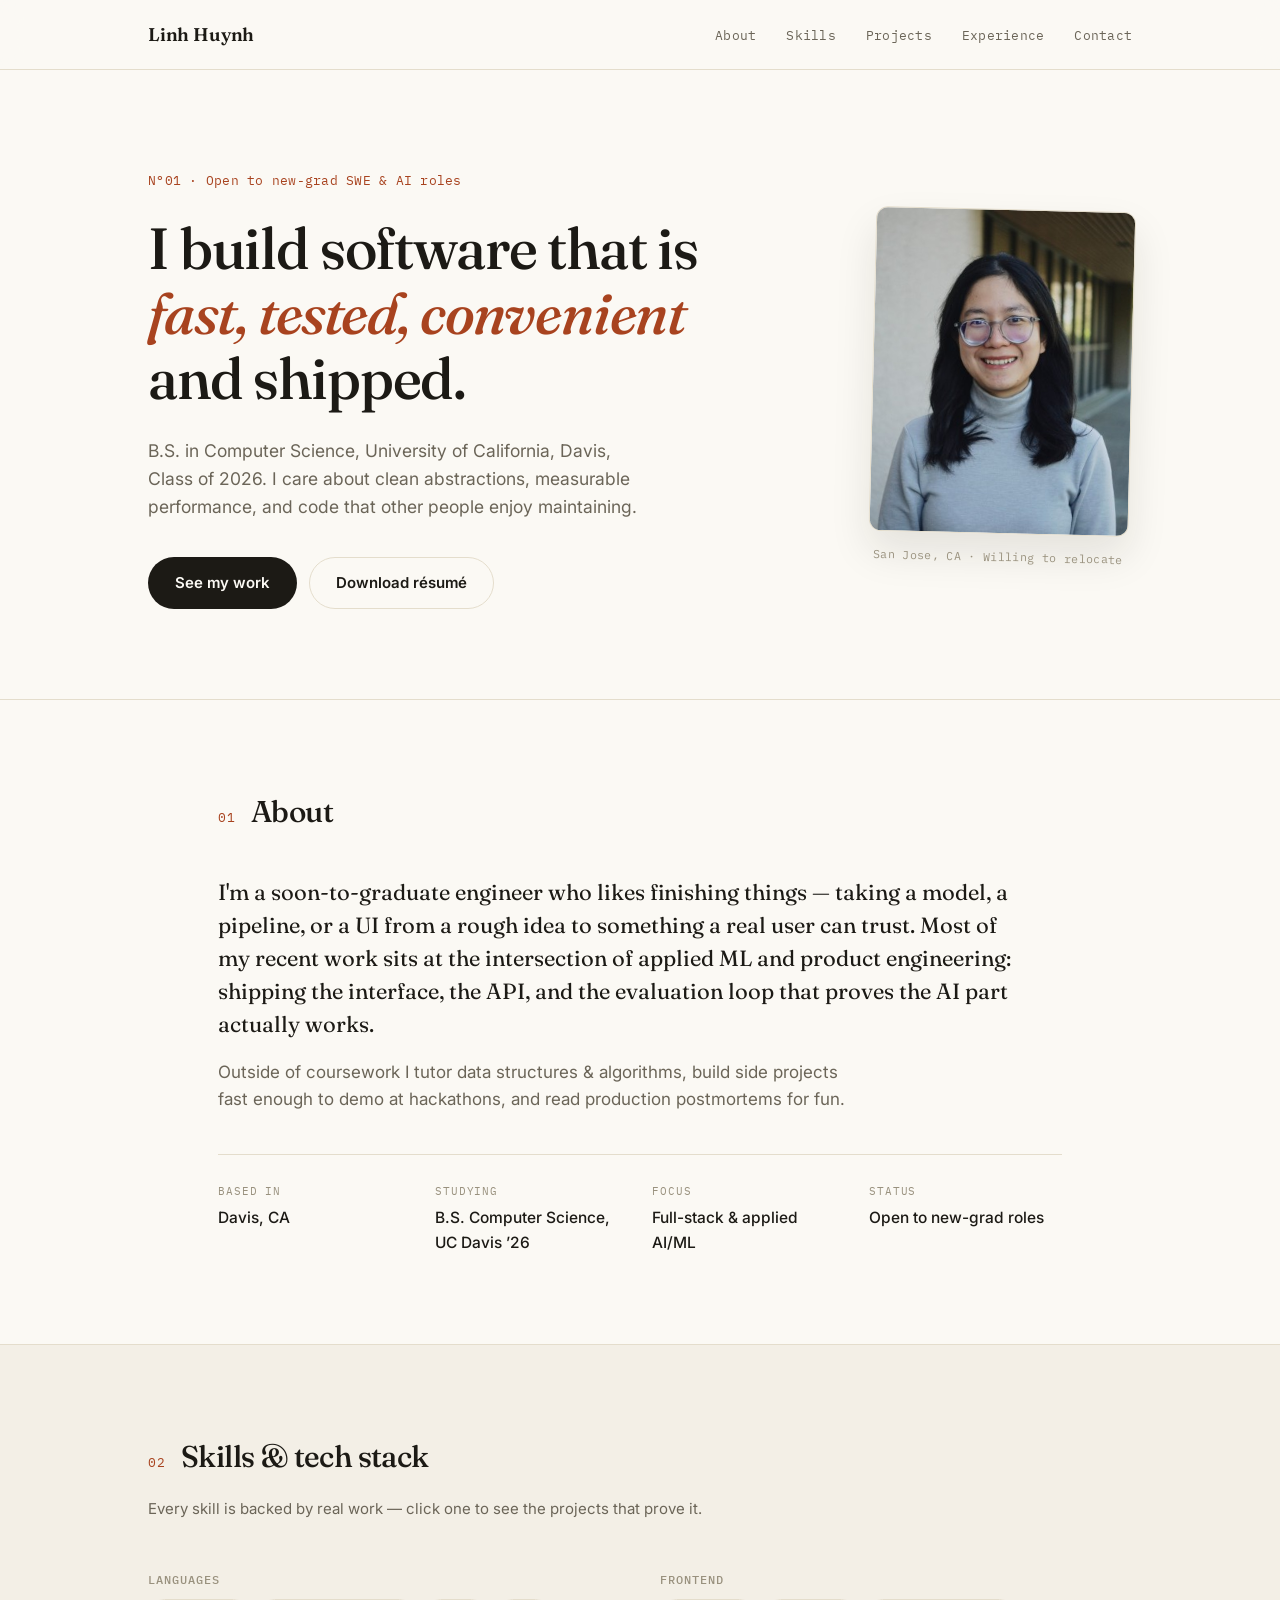
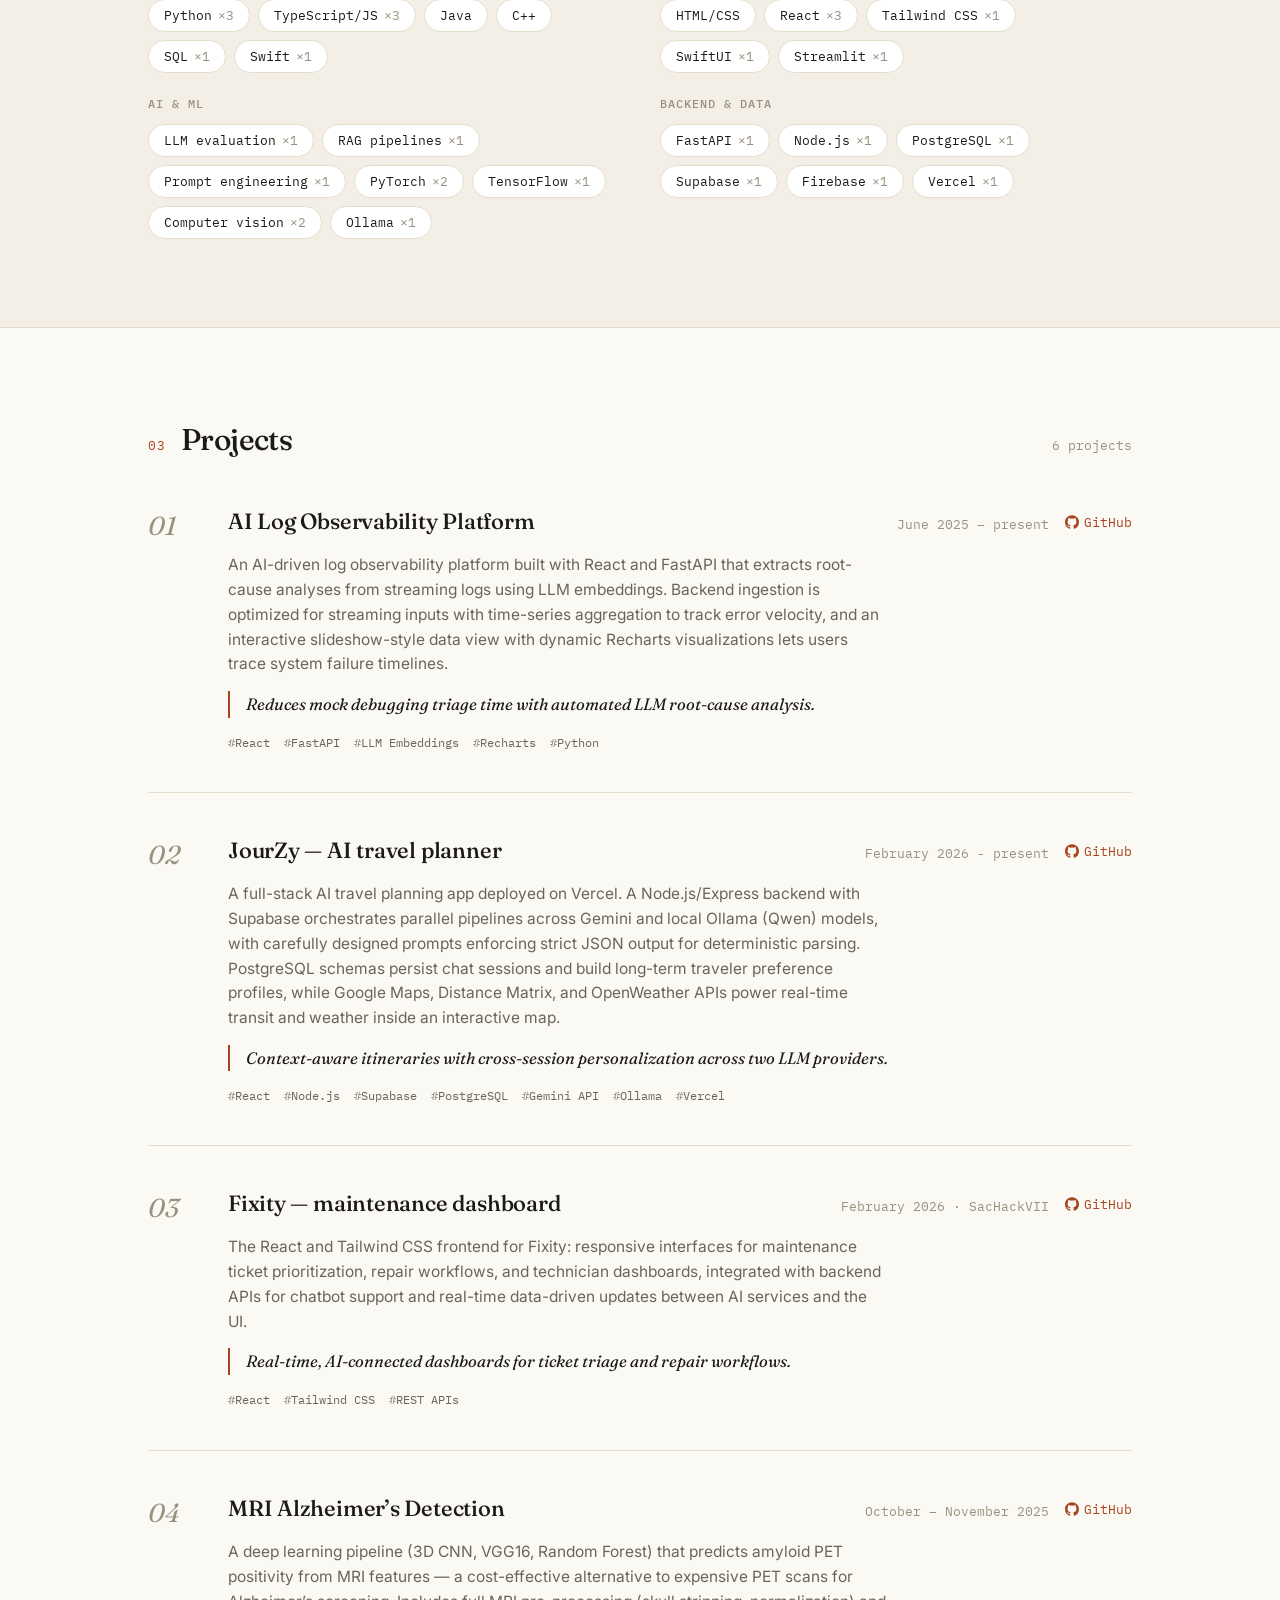
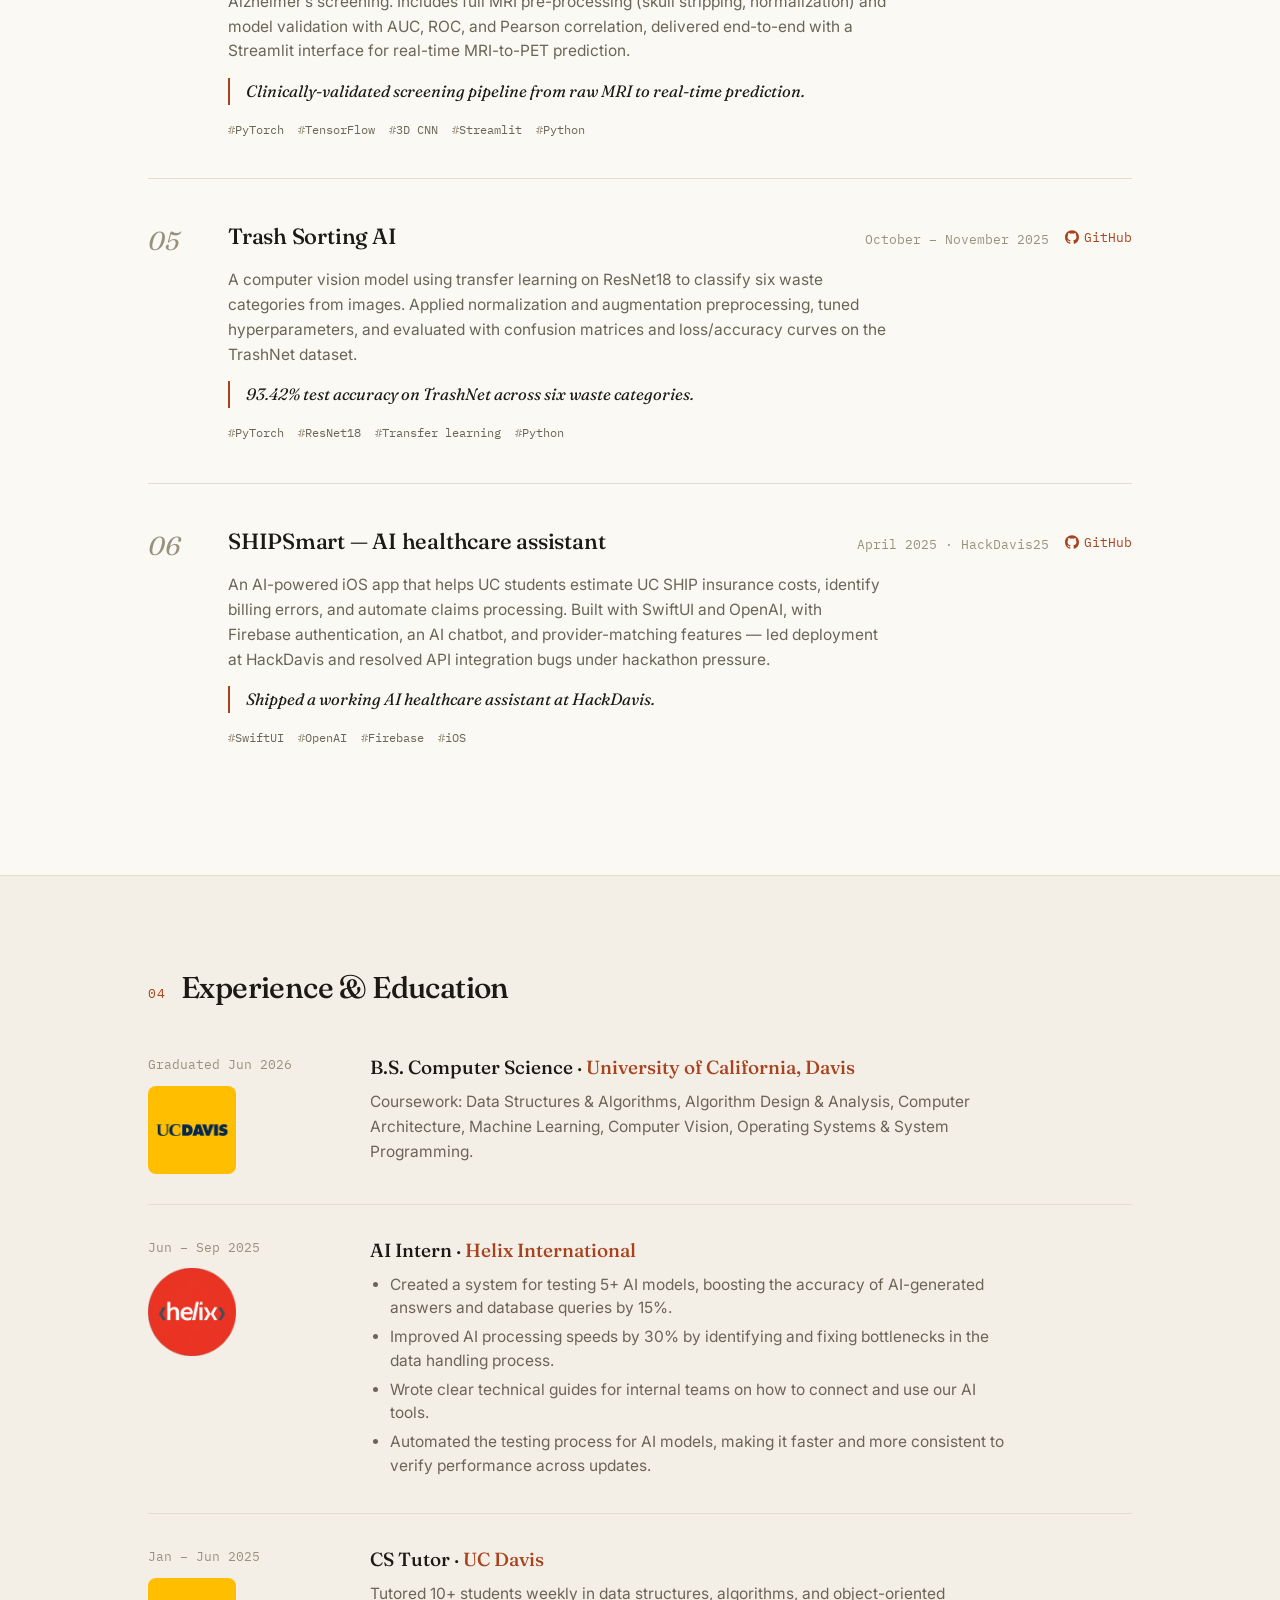
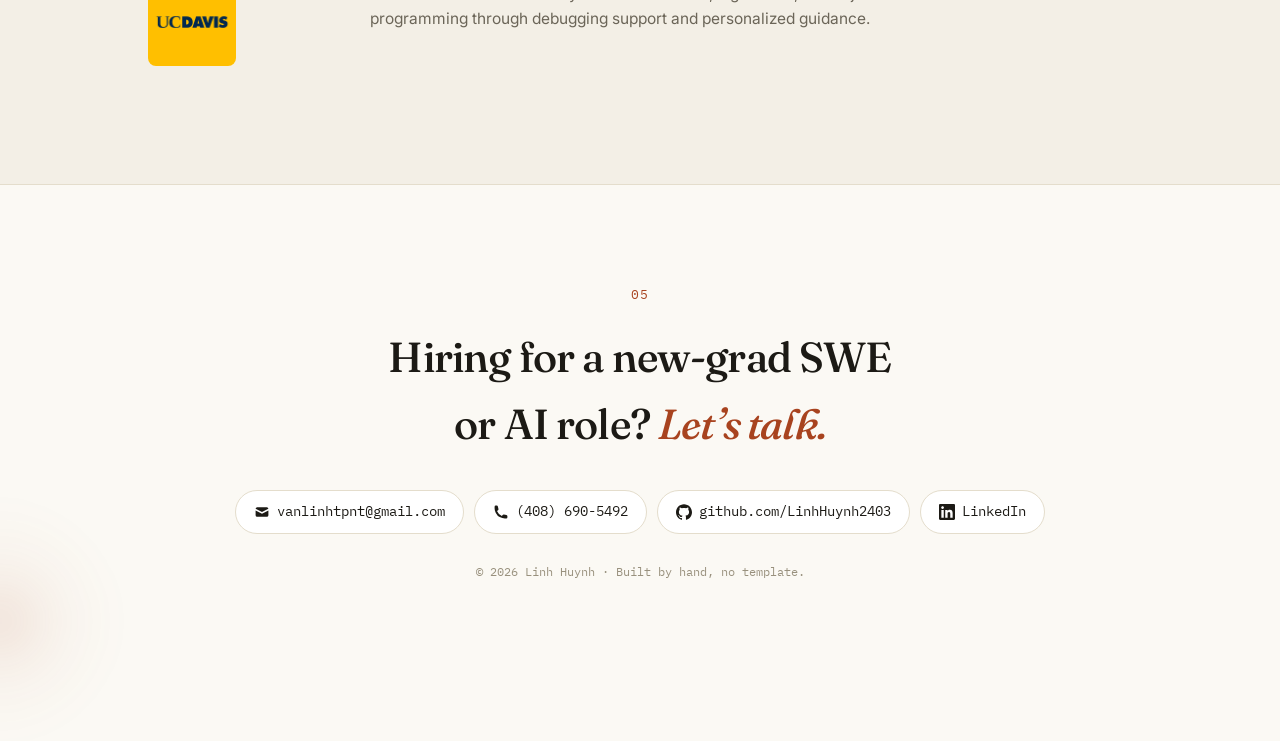
==== commit 401cf5f3: "updated resume, changed the layout for porfolio with minialist design" ====
--- a/index.html
+++ b/index.html
@@ -10,10 +10,9 @@
   <link rel="preconnect" href="https://fonts.googleapis.com" />
   <link rel="preconnect" href="https://fonts.gstatic.com" crossorigin />
   <link
-    href="https://fonts.googleapis.com/css2?family=Inter:ital,wght@0,400;0,500;0,600;0,700;0,800;1,500&family=IBM+Plex+Mono:wght@400;500&display=swap"
+    href="https://fonts.googleapis.com/css2?family=Fraunces:ital,opsz,wght@0,9..144,340;0,9..144,500;0,9..144,600;1,9..144,500&family=Inter:wght@400;500;600&family=IBM+Plex+Mono:wght@400;500&display=swap"
     rel="stylesheet" />
   <link rel="stylesheet" href="styles.css" />
-
 </head>
 
 <body>
@@ -21,6 +20,7 @@
     <div class="wrap nav-inner">
       <a class="nav-name" href="#top">Linh Huynh</a>
       <div class="nav-links">
+        <a href="#about">About</a>
         <a href="#skills">Skills</a>
         <a href="#projects">Projects</a>
         <a href="#experience">Experience</a>
@@ -30,31 +30,64 @@
   </nav>
 
   <header id="top">
-    <div class="wrap">
-      <div class="hero-top">
+    <div class="wrap hero-grid">
+      <div class="hero-copy">
+        <span class="status">N&deg;01 &middot; Open to new-grad SWE &amp; AI roles</span>
+        <h1>I build software that is <em>fast, tested, convenient</em> and shipped.</h1>
+        <p class="hero-sub">
+          B.S. in Computer Science, University of California, Davis, Class of 2026. I care about
+          clean abstractions, measurable performance, and code that other people enjoy
+          maintaining.
+        </p>
+        <div class="hero-actions">
+          <a class="btn solid" href="#projects">See my work</a>
+          <a class="btn ghost" href="Linh-Huynh-Resume.pdf">Download r&eacute;sum&eacute;</a>
+        </div>
+      </div>
+      <figure class="hero-portrait">
         <img src="logo/profile_pic.jpeg" alt="Linh Huynh" class="profile-img" id="profileImg">
-      </div>
-      <span class="status">Open to new-grad SWE &amp; AI roles · Willing to relocate</span>
-      <h1>I build software that is <em>fast, tested, convenient</em> and shipped.</h1>
-      <p class="hero-sub">
-        B.S. in Computer Science, University of California, Davis, Class of 2026. I care about
-        clean abstractions, measurable performance, and code that other people enjoy
-        maintaining.
-      </p>
-      <div class="hero-actions">
-        <a class="btn solid" href="#projects">See my work</a>
-        <a class="btn ghost" href="Linh_Huynh_resume_copy.pdf">Download résumé</a>
-      </div>
+        <figcaption>San Jose, CA &middot; Willing to relocate</figcaption>
+      </figure>
     </div>
   </header>
+
+  <section id="about" class="reveal">
+    <div class="wrap about-grid">
+      <div class="sec-head">
+        <span class="sec-num">01</span>
+        <h2>About</h2>
+      </div>
+      <div class="about-body">
+        <p class="lede">
+          I'm a soon-to-graduate engineer who likes finishing things &mdash; taking a model,
+          a pipeline, or a UI from a rough idea to something a real user can trust. Most of
+          my recent work sits at the intersection of applied ML and product engineering:
+          shipping the interface, the API, and the evaluation loop that proves the AI part
+          actually works.
+        </p>
+        <p>
+          Outside of coursework I tutor data structures &amp; algorithms, build side
+          projects fast enough to demo at hackathons, and read production postmortems for
+          fun.
+        </p>
+        <dl class="facts">
+          <div><dt>Based in</dt><dd>Davis, CA</dd></div>
+          <div><dt>Studying</dt><dd>B.S. Computer Science, UC Davis &rsquo;26</dd></div>
+          <div><dt>Focus</dt><dd>Full-stack &amp; applied AI/ML</dd></div>
+          <div><dt>Status</dt><dd>Open to new-grad roles</dd></div>
+        </dl>
+      </div>
+    </div>
+  </section>
 
   <section id="skills" class="reveal">
     <div class="wrap">
       <div class="sec-head">
+        <span class="sec-num">02</span>
         <h2>Skills &amp; tech stack</h2>
-        <button class="clear-filter" id="clearFilter">✕ clear filter</button>
-      </div>
-      <p class="matrix-hint">Every skill is backed by real work — click one to see the projects that prove it.</p>
+        <button class="clear-filter" id="clearFilter">&#215; clear filter</button>
+      </div>
+      <p class="matrix-hint">Every skill is backed by real work &mdash; click one to see the projects that prove it.</p>
       <div class="skill-groups">
         <div class="skill-group">
           <h3>Languages</h3>
@@ -103,6 +136,7 @@
   <section id="projects" class="reveal">
     <div class="wrap">
       <div class="sec-head">
+        <span class="sec-num">03</span>
         <h2>Projects</h2>
         <span class="sec-note" id="projNote">6 projects</span>
       </div>
@@ -112,168 +146,186 @@
         <!-- TIP: point each GitHub link at the exact repo, e.g. https://github.com/LinhHuynh2403/repo-name -->
 
         <article class="project" data-skills="Python,TypeScript/JS,React,FastAPI,LLM evaluation,RAG pipelines">
-          <div>
-            <h3>AI Log Observability Platform</h3>
-            <div class="when">June 2025 – present</div>
-          </div>
-          <div class="links">
-            <a href="https://github.com/LinhHuynh2403/loginsight-ai"><svg class="gh-icon" viewBox="0 0 24 24"
-                aria-hidden="true">
-                <path
-                  d="M12 .297c-6.63 0-12 5.373-12 12 0 5.303 3.438 9.8 8.205 11.385.6.113.82-.258.82-.577 0-.285-.01-1.04-.015-2.04-3.338.724-4.042-1.61-4.042-1.61C4.422 18.07 3.633 17.7 3.633 17.7c-1.087-.744.084-.729.084-.729 1.205.084 1.838 1.236 1.838 1.236 1.07 1.835 2.809 1.305 3.495.998.108-.776.417-1.305.76-1.605-2.665-.3-5.466-1.332-5.466-5.93 0-1.31.465-2.38 1.235-3.22-.135-.303-.54-1.523.105-3.176 0 0 1.005-.322 3.3 1.23.96-.267 1.98-.399 3-.405 1.02.006 2.04.138 3 .405 2.28-1.552 3.285-1.23 3.285-1.23.645 1.653.24 2.873.12 3.176.765.84 1.23 1.91 1.23 3.22 0 4.61-2.805 5.625-5.475 5.92.42.36.81 1.096.81 2.22 0 1.606-.015 2.896-.015 3.286 0 .315.21.69.825.57C20.565 22.092 24 17.592 24 12.297c0-6.627-5.373-12-12-12"
-                  fill="currentColor" />
-              </svg>GitHub</a>
-          </div>
-          <p>
-            An AI-driven log observability platform built with React and FastAPI that
-            extracts root-cause analyses from streaming logs using LLM embeddings.
-            Backend ingestion is optimized for streaming inputs with time-series
-            aggregation to track error velocity, and an interactive slideshow-style data
-            view with dynamic Recharts visualizations lets users trace system failure
-            timelines.
-          </p>
-          <div class="impact">Reduces mock debugging triage time with automated LLM root-cause analysis.</div>
-          <div class="tags">
-            <span class="tag">React</span><span class="tag">FastAPI</span><span class="tag">LLM Embeddings</span>
-            <span class="tag">Recharts</span><span class="tag">Python</span>
+          <span class="project-index">01</span>
+          <div class="project-body">
+            <div class="project-head">
+              <h3>AI Log Observability Platform</h3>
+              <div class="links">
+                <span class="when">June 2025 &ndash; present</span>
+                <a href="https://github.com/LinhHuynh2403/loginsight-ai"><svg class="gh-icon" viewBox="0 0 24 24"
+                    aria-hidden="true">
+                    <path
+                      d="M12 .297c-6.63 0-12 5.373-12 12 0 5.303 3.438 9.8 8.205 11.385.6.113.82-.258.82-.577 0-.285-.01-1.04-.015-2.04-3.338.724-4.042-1.61-4.042-1.61C4.422 18.07 3.633 17.7 3.633 17.7c-1.087-.744.084-.729.084-.729 1.205.084 1.838 1.236 1.838 1.236 1.07 1.835 2.809 1.305 3.495.998.108-.776.417-1.305.76-1.605-2.665-.3-5.466-1.332-5.466-5.93 0-1.31.465-2.38 1.235-3.22-.135-.303-.54-1.523.105-3.176 0 0 1.005-.322 3.3 1.23.96-.267 1.98-.399 3-.405 1.02.006 2.04.138 3 .405 2.28-1.552 3.285-1.23 3.285-1.23.645 1.653.24 2.873.12 3.176.765.84 1.23 1.91 1.23 3.22 0 4.61-2.805 5.625-5.475 5.92.42.36.81 1.096.81 2.22 0 1.606-.015 2.896-.015 3.286 0 .315.21.69.825.57C20.565 22.092 24 17.592 24 12.297c0-6.627-5.373-12-12-12"
+                      fill="currentColor" />
+                  </svg>GitHub</a>
+              </div>
+            </div>
+            <p>
+              An AI-driven log observability platform built with React and FastAPI that
+              extracts root-cause analyses from streaming logs using LLM embeddings.
+              Backend ingestion is optimized for streaming inputs with time-series
+              aggregation to track error velocity, and an interactive slideshow-style data
+              view with dynamic Recharts visualizations lets users trace system failure
+              timelines.
+            </p>
+            <div class="impact">Reduces mock debugging triage time with automated LLM root-cause analysis.</div>
+            <div class="tags">
+              <span class="tag">React</span><span class="tag">FastAPI</span><span class="tag">LLM Embeddings</span>
+              <span class="tag">Recharts</span><span class="tag">Python</span>
+            </div>
           </div>
         </article>
 
         <article class="project"
           data-skills="TypeScript/JS,React,Node.js,PostgreSQL,Supabase,Ollama,Prompt engineering,Vercel,SQL">
-          <div>
-            <h3>JourZy — AI travel planner</h3>
-            <div class="when">February 2026 - present</div>
-          </div>
-          <div class="links">
-            <a href="https://github.com/LinhHuynh2403/travel-planner"><svg class="gh-icon" viewBox="0 0 24 24"
-                aria-hidden="true">
-                <path
-                  d="M12 .297c-6.63 0-12 5.373-12 12 0 5.303 3.438 9.8 8.205 11.385.6.113.82-.258.82-.577 0-.285-.01-1.04-.015-2.04-3.338.724-4.042-1.61-4.042-1.61C4.422 18.07 3.633 17.7 3.633 17.7c-1.087-.744.084-.729.084-.729 1.205.084 1.838 1.236 1.838 1.236 1.07 1.835 2.809 1.305 3.495.998.108-.776.417-1.305.76-1.605-2.665-.3-5.466-1.332-5.466-5.93 0-1.31.465-2.38 1.235-3.22-.135-.303-.54-1.523.105-3.176 0 0 1.005-.322 3.3 1.23.96-.267 1.98-.399 3-.405 1.02.006 2.04.138 3 .405 2.28-1.552 3.285-1.23 3.285-1.23.645 1.653.24 2.873.12 3.176.765.84 1.23 1.91 1.23 3.22 0 4.61-2.805 5.625-5.475 5.92.42.36.81 1.096.81 2.22 0 1.606-.015 2.896-.015 3.286 0 .315.21.69.825.57C20.565 22.092 24 17.592 24 12.297c0-6.627-5.373-12-12-12"
-                  fill="currentColor" />
-              </svg>GitHub</a>
-          </div>
-          <p>
-            A full-stack AI travel planning app deployed on Vercel. A Node.js/Express
-            backend with Supabase orchestrates parallel pipelines across Gemini and local
-            Ollama (Qwen) models, with carefully designed prompts enforcing strict JSON
-            output for deterministic parsing. PostgreSQL schemas persist chat sessions and
-            build long-term traveler preference profiles, while Google Maps, Distance
-            Matrix, and OpenWeather APIs power real-time transit and weather inside an
-            interactive map.
-          </p>
-          <div class="impact">Context-aware itineraries with cross-session personalization across two LLM providers.
-          </div>
-          <div class="tags">
-            <span class="tag">React</span><span class="tag">Node.js</span><span class="tag">Supabase</span>
-            <span class="tag">PostgreSQL</span><span class="tag">Gemini API</span><span class="tag">Ollama</span><span
-              class="tag">Vercel</span>
+          <span class="project-index">02</span>
+          <div class="project-body">
+            <div class="project-head">
+              <h3>JourZy &mdash; AI travel planner</h3>
+              <div class="links">
+                <span class="when">February 2026 - present</span>
+                <a href="https://github.com/LinhHuynh2403/travel-planner"><svg class="gh-icon" viewBox="0 0 24 24"
+                    aria-hidden="true">
+                    <path
+                      d="M12 .297c-6.63 0-12 5.373-12 12 0 5.303 3.438 9.8 8.205 11.385.6.113.82-.258.82-.577 0-.285-.01-1.04-.015-2.04-3.338.724-4.042-1.61-4.042-1.61C4.422 18.07 3.633 17.7 3.633 17.7c-1.087-.744.084-.729.084-.729 1.205.084 1.838 1.236 1.838 1.236 1.07 1.835 2.809 1.305 3.495.998.108-.776.417-1.305.76-1.605-2.665-.3-5.466-1.332-5.466-5.93 0-1.31.465-2.38 1.235-3.22-.135-.303-.54-1.523.105-3.176 0 0 1.005-.322 3.3 1.23.96-.267 1.98-.399 3-.405 1.02.006 2.04.138 3 .405 2.28-1.552 3.285-1.23 3.285-1.23.645 1.653.24 2.873.12 3.176.765.84 1.23 1.91 1.23 3.22 0 4.61-2.805 5.625-5.475 5.92.42.36.81 1.096.81 2.22 0 1.606-.015 2.896-.015 3.286 0 .315.21.69.825.57C20.565 22.092 24 17.592 24 12.297c0-6.627-5.373-12-12-12"
+                      fill="currentColor" />
+                  </svg>GitHub</a>
+              </div>
+            </div>
+            <p>
+              A full-stack AI travel planning app deployed on Vercel. A Node.js/Express
+              backend with Supabase orchestrates parallel pipelines across Gemini and local
+              Ollama (Qwen) models, with carefully designed prompts enforcing strict JSON
+              output for deterministic parsing. PostgreSQL schemas persist chat sessions and
+              build long-term traveler preference profiles, while Google Maps, Distance
+              Matrix, and OpenWeather APIs power real-time transit and weather inside an
+              interactive map.
+            </p>
+            <div class="impact">Context-aware itineraries with cross-session personalization across two LLM
+              providers.</div>
+            <div class="tags">
+              <span class="tag">React</span><span class="tag">Node.js</span><span class="tag">Supabase</span>
+              <span class="tag">PostgreSQL</span><span class="tag">Gemini API</span><span
+                class="tag">Ollama</span><span class="tag">Vercel</span>
+            </div>
           </div>
         </article>
 
         <article class="project" data-skills="TypeScript/JS,React,Tailwind CSS">
-          <div>
-            <h3>Fixity — maintenance dashboard</h3>
-            <div class="when">February 2026 · SacHackVII</div>
-          </div>
-          <div class="links">
-            <a href="https://github.com/LinhHuynh2403/SacHack26-"><svg class="gh-icon" viewBox="0 0 24 24"
-                aria-hidden="true">
-                <path
-                  d="M12 .297c-6.63 0-12 5.373-12 12 0 5.303 3.438 9.8 8.205 11.385.6.113.82-.258.82-.577 0-.285-.01-1.04-.015-2.04-3.338.724-4.042-1.61-4.042-1.61C4.422 18.07 3.633 17.7 3.633 17.7c-1.087-.744.084-.729.084-.729 1.205.084 1.838 1.236 1.838 1.236 1.07 1.835 2.809 1.305 3.495.998.108-.776.417-1.305.76-1.605-2.665-.3-5.466-1.332-5.466-5.93 0-1.31.465-2.38 1.235-3.22-.135-.303-.54-1.523.105-3.176 0 0 1.005-.322 3.3 1.23.96-.267 1.98-.399 3-.405 1.02.006 2.04.138 3 .405 2.28-1.552 3.285-1.23 3.285-1.23.645 1.653.24 2.873.12 3.176.765.84 1.23 1.91 1.23 3.22 0 4.61-2.805 5.625-5.475 5.92.42.36.81 1.096.81 2.22 0 1.606-.015 2.896-.015 3.286 0 .315.21.69.825.57C20.565 22.092 24 17.592 24 12.297c0-6.627-5.373-12-12-12"
-                  fill="currentColor" />
-              </svg>GitHub</a>
-          </div>
-          <p>
-            The React and Tailwind CSS frontend for Fixity: responsive interfaces for
-            maintenance ticket prioritization, repair workflows, and technician
-            dashboards, integrated with backend APIs for chatbot support and real-time
-            data-driven updates between AI services and the UI.
-          </p>
-          <div class="impact">Real-time, AI-connected dashboards for ticket triage and repair workflows.</div>
-          <div class="tags">
-            <span class="tag">React</span><span class="tag">Tailwind CSS</span><span class="tag">REST APIs</span>
+          <span class="project-index">03</span>
+          <div class="project-body">
+            <div class="project-head">
+              <h3>Fixity &mdash; maintenance dashboard</h3>
+              <div class="links">
+                <span class="when">February 2026 &middot; SacHackVII</span>
+                <a href="https://github.com/LinhHuynh2403/SacHack26-"><svg class="gh-icon" viewBox="0 0 24 24"
+                    aria-hidden="true">
+                    <path
+                      d="M12 .297c-6.63 0-12 5.373-12 12 0 5.303 3.438 9.8 8.205 11.385.6.113.82-.258.82-.577 0-.285-.01-1.04-.015-2.04-3.338.724-4.042-1.61-4.042-1.61C4.422 18.07 3.633 17.7 3.633 17.7c-1.087-.744.084-.729.084-.729 1.205.084 1.838 1.236 1.838 1.236 1.07 1.835 2.809 1.305 3.495.998.108-.776.417-1.305.76-1.605-2.665-.3-5.466-1.332-5.466-5.93 0-1.31.465-2.38 1.235-3.22-.135-.303-.54-1.523.105-3.176 0 0 1.005-.322 3.3 1.23.96-.267 1.98-.399 3-.405 1.02.006 2.04.138 3 .405 2.28-1.552 3.285-1.23 3.285-1.23.645 1.653.24 2.873.12 3.176.765.84 1.23 1.91 1.23 3.22 0 4.61-2.805 5.625-5.475 5.92.42.36.81 1.096.81 2.22 0 1.606-.015 2.896-.015 3.286 0 .315.21.69.825.57C20.565 22.092 24 17.592 24 12.297c0-6.627-5.373-12-12-12"
+                      fill="currentColor" />
+                  </svg>GitHub</a>
+              </div>
+            </div>
+            <p>
+              The React and Tailwind CSS frontend for Fixity: responsive interfaces for
+              maintenance ticket prioritization, repair workflows, and technician
+              dashboards, integrated with backend APIs for chatbot support and real-time
+              data-driven updates between AI services and the UI.
+            </p>
+            <div class="impact">Real-time, AI-connected dashboards for ticket triage and repair workflows.</div>
+            <div class="tags">
+              <span class="tag">React</span><span class="tag">Tailwind CSS</span><span class="tag">REST APIs</span>
+            </div>
           </div>
         </article>
 
         <article class="project" data-skills="Python,PyTorch,TensorFlow,Streamlit,Computer vision">
-          <div>
-            <h3>MRI Alzheimer's Detection</h3>
-            <div class="when">October – November 2025</div>
-          </div>
-          <div class="links">
-            <a href="https://github.com/LinhHuynh2403/ResNet50-LogisticRegression-Dementia-Classification"><svg
-                class="gh-icon" viewBox="0 0 24 24" aria-hidden="true">
-                <path
-                  d="M12 .297c-6.63 0-12 5.373-12 12 0 5.303 3.438 9.8 8.205 11.385.6.113.82-.258.82-.577 0-.285-.01-1.04-.015-2.04-3.338.724-4.042-1.61-4.042-1.61C4.422 18.07 3.633 17.7 3.633 17.7c-1.087-.744.084-.729.084-.729 1.205.084 1.838 1.236 1.838 1.236 1.07 1.835 2.809 1.305 3.495.998.108-.776.417-1.305.76-1.605-2.665-.3-5.466-1.332-5.466-5.93 0-1.31.465-2.38 1.235-3.22-.135-.303-.54-1.523.105-3.176 0 0 1.005-.322 3.3 1.23.96-.267 1.98-.399 3-.405 1.02.006 2.04.138 3 .405 2.28-1.552 3.285-1.23 3.285-1.23.645 1.653.24 2.873.12 3.176.765.84 1.23 1.91 1.23 3.22 0 4.61-2.805 5.625-5.475 5.92.42.36.81 1.096.81 2.22 0 1.606-.015 2.896-.015 3.286 0 .315.21.69.825.57C20.565 22.092 24 17.592 24 12.297c0-6.627-5.373-12-12-12"
-                  fill="currentColor" />
-              </svg>GitHub</a>
-          </div>
-          <p>
-            A deep learning pipeline (3D CNN, VGG16, Random Forest) that predicts amyloid
-            PET positivity from MRI features — a cost-effective alternative to expensive
-            PET scans for Alzheimer's screening. Includes full MRI pre-processing (skull
-            stripping, normalization) and model validation with AUC, ROC, and Pearson
-            correlation, delivered end-to-end with a Streamlit interface for real-time
-            MRI-to-PET prediction.
-          </p>
-          <div class="impact">Clinically-validated screening pipeline from raw MRI to real-time prediction.</div>
-          <div class="tags">
-            <span class="tag">PyTorch</span><span class="tag">TensorFlow</span><span class="tag">3D CNN</span>
-            <span class="tag">Streamlit</span><span class="tag">Python</span>
+          <span class="project-index">04</span>
+          <div class="project-body">
+            <div class="project-head">
+              <h3>MRI Alzheimer&rsquo;s Detection</h3>
+              <div class="links">
+                <span class="when">October &ndash; November 2025</span>
+                <a href="https://github.com/LinhHuynh2403/ResNet50-LogisticRegression-Dementia-Classification"><svg
+                    class="gh-icon" viewBox="0 0 24 24" aria-hidden="true">
+                    <path
+                      d="M12 .297c-6.63 0-12 5.373-12 12 0 5.303 3.438 9.8 8.205 11.385.6.113.82-.258.82-.577 0-.285-.01-1.04-.015-2.04-3.338.724-4.042-1.61-4.042-1.61C4.422 18.07 3.633 17.7 3.633 17.7c-1.087-.744.084-.729.084-.729 1.205.084 1.838 1.236 1.838 1.236 1.07 1.835 2.809 1.305 3.495.998.108-.776.417-1.305.76-1.605-2.665-.3-5.466-1.332-5.466-5.93 0-1.31.465-2.38 1.235-3.22-.135-.303-.54-1.523.105-3.176 0 0 1.005-.322 3.3 1.23.96-.267 1.98-.399 3-.405 1.02.006 2.04.138 3 .405 2.28-1.552 3.285-1.23 3.285-1.23.645 1.653.24 2.873.12 3.176.765.84 1.23 1.91 1.23 3.22 0 4.61-2.805 5.625-5.475 5.92.42.36.81 1.096.81 2.22 0 1.606-.015 2.896-.015 3.286 0 .315.21.69.825.57C20.565 22.092 24 17.592 24 12.297c0-6.627-5.373-12-12-12"
+                      fill="currentColor" />
+                  </svg>GitHub</a>
+              </div>
+            </div>
+            <p>
+              A deep learning pipeline (3D CNN, VGG16, Random Forest) that predicts amyloid
+              PET positivity from MRI features &mdash; a cost-effective alternative to expensive
+              PET scans for Alzheimer&rsquo;s screening. Includes full MRI pre-processing (skull
+              stripping, normalization) and model validation with AUC, ROC, and Pearson
+              correlation, delivered end-to-end with a Streamlit interface for real-time
+              MRI-to-PET prediction.
+            </p>
+            <div class="impact">Clinically-validated screening pipeline from raw MRI to real-time prediction.</div>
+            <div class="tags">
+              <span class="tag">PyTorch</span><span class="tag">TensorFlow</span><span class="tag">3D CNN</span>
+              <span class="tag">Streamlit</span><span class="tag">Python</span>
+            </div>
           </div>
         </article>
 
         <article class="project" data-skills="Python,PyTorch,Computer vision">
-          <div>
-            <h3>Trash Sorting AI</h3>
-            <div class="when">October – November 2025</div>
-          </div>
-          <div class="links">
-            <a href="https://github.com/LinhHuynh2403/Trash-Detector-AI"><svg class="gh-icon" viewBox="0 0 24 24"
-                aria-hidden="true">
-                <path
-                  d="M12 .297c-6.63 0-12 5.373-12 12 0 5.303 3.438 9.8 8.205 11.385.6.113.82-.258.82-.577 0-.285-.01-1.04-.015-2.04-3.338.724-4.042-1.61-4.042-1.61C4.422 18.07 3.633 17.7 3.633 17.7c-1.087-.744.084-.729.084-.729 1.205.084 1.838 1.236 1.838 1.236 1.07 1.835 2.809 1.305 3.495.998.108-.776.417-1.305.76-1.605-2.665-.3-5.466-1.332-5.466-5.93 0-1.31.465-2.38 1.235-3.22-.135-.303-.54-1.523.105-3.176 0 0 1.005-.322 3.3 1.23.96-.267 1.98-.399 3-.405 1.02.006 2.04.138 3 .405 2.28-1.552 3.285-1.23 3.285-1.23.645 1.653.24 2.873.12 3.176.765.84 1.23 1.91 1.23 3.22 0 4.61-2.805 5.625-5.475 5.92.42.36.81 1.096.81 2.22 0 1.606-.015 2.896-.015 3.286 0 .315.21.69.825.57C20.565 22.092 24 17.592 24 12.297c0-6.627-5.373-12-12-12"
-                  fill="currentColor" />
-              </svg>GitHub</a>
-          </div>
-          <p>
-            A computer vision model using transfer learning on ResNet18 to classify six
-            waste categories from images. Applied normalization and augmentation
-            preprocessing, tuned hyperparameters, and evaluated with confusion matrices
-            and loss/accuracy curves on the TrashNet dataset.
-          </p>
-          <div class="impact">93.42% test accuracy on TrashNet across six waste categories.</div>
-          <div class="tags">
-            <span class="tag">PyTorch</span><span class="tag">ResNet18</span><span class="tag">Transfer
-              learning</span><span class="tag">Python</span>
+          <span class="project-index">05</span>
+          <div class="project-body">
+            <div class="project-head">
+              <h3>Trash Sorting AI</h3>
+              <div class="links">
+                <span class="when">October &ndash; November 2025</span>
+                <a href="https://github.com/LinhHuynh2403/Trash-Detector-AI"><svg class="gh-icon" viewBox="0 0 24 24"
+                    aria-hidden="true">
+                    <path
+                      d="M12 .297c-6.63 0-12 5.373-12 12 0 5.303 3.438 9.8 8.205 11.385.6.113.82-.258.82-.577 0-.285-.01-1.04-.015-2.04-3.338.724-4.042-1.61-4.042-1.61C4.422 18.07 3.633 17.7 3.633 17.7c-1.087-.744.084-.729.084-.729 1.205.084 1.838 1.236 1.838 1.236 1.07 1.835 2.809 1.305 3.495.998.108-.776.417-1.305.76-1.605-2.665-.3-5.466-1.332-5.466-5.93 0-1.31.465-2.38 1.235-3.22-.135-.303-.54-1.523.105-3.176 0 0 1.005-.322 3.3 1.23.96-.267 1.98-.399 3-.405 1.02.006 2.04.138 3 .405 2.28-1.552 3.285-1.23 3.285-1.23.645 1.653.24 2.873.12 3.176.765.84 1.23 1.91 1.23 3.22 0 4.61-2.805 5.625-5.475 5.92.42.36.81 1.096.81 2.22 0 1.606-.015 2.896-.015 3.286 0 .315.21.69.825.57C20.565 22.092 24 17.592 24 12.297c0-6.627-5.373-12-12-12"
+                      fill="currentColor" />
+                  </svg>GitHub</a>
+              </div>
+            </div>
+            <p>
+              A computer vision model using transfer learning on ResNet18 to classify six
+              waste categories from images. Applied normalization and augmentation
+              preprocessing, tuned hyperparameters, and evaluated with confusion matrices
+              and loss/accuracy curves on the TrashNet dataset.
+            </p>
+            <div class="impact">93.42% test accuracy on TrashNet across six waste categories.</div>
+            <div class="tags">
+              <span class="tag">PyTorch</span><span class="tag">ResNet18</span><span class="tag">Transfer
+                learning</span><span class="tag">Python</span>
+            </div>
           </div>
         </article>
 
         <article class="project" data-skills="Swift,SwiftUI,Firebase">
-          <div>
-            <h3>SHIPSmart — AI healthcare assistant</h3>
-            <div class="when">April 2025 · HackDavis25</div>
-          </div>
-          <div class="links">
-            <a href="https://github.com/LinhHuynh2403/SHIPSmart"><svg class="gh-icon" viewBox="0 0 24 24"
-                aria-hidden="true">
-                <path
-                  d="M12 .297c-6.63 0-12 5.373-12 12 0 5.303 3.438 9.8 8.205 11.385.6.113.82-.258.82-.577 0-.285-.01-1.04-.015-2.04-3.338.724-4.042-1.61-4.042-1.61C4.422 18.07 3.633 17.7 3.633 17.7c-1.087-.744.084-.729.084-.729 1.205.084 1.838 1.236 1.838 1.236 1.07 1.835 2.809 1.305 3.495.998.108-.776.417-1.305.76-1.605-2.665-.3-5.466-1.332-5.466-5.93 0-1.31.465-2.38 1.235-3.22-.135-.303-.54-1.523.105-3.176 0 0 1.005-.322 3.3 1.23.96-.267 1.98-.399 3-.405 1.02.006 2.04.138 3 .405 2.28-1.552 3.285-1.23 3.285-1.23.645 1.653.24 2.873.12 3.176.765.84 1.23 1.91 1.23 3.22 0 4.61-2.805 5.625-5.475 5.92.42.36.81 1.096.81 2.22 0 1.606-.015 2.896-.015 3.286 0 .315.21.69.825.57C20.565 22.092 24 17.592 24 12.297c0-6.627-5.373-12-12-12"
-                  fill="currentColor" />
-              </svg>GitHub</a>
-          </div>
-          <p>
-            An AI-powered iOS app that helps UC students estimate UC SHIP insurance costs,
-            identify billing errors, and automate claims processing. Built with SwiftUI
-            and OpenAI, with Firebase authentication, an AI chatbot, and provider-matching
-            features — led deployment at HackDavis and resolved API integration bugs under
-            hackathon pressure.
-          </p>
-          <div class="impact">Shipped a working AI healthcare assistant at HackDavis.</div>
-          <div class="tags">
-            <span class="tag">SwiftUI</span><span class="tag">OpenAI</span><span class="tag">Firebase</span><span
-              class="tag">iOS</span>
+          <span class="project-index">06</span>
+          <div class="project-body">
+            <div class="project-head">
+              <h3>SHIPSmart &mdash; AI healthcare assistant</h3>
+              <div class="links">
+                <span class="when">April 2025 &middot; HackDavis25</span>
+                <a href="https://github.com/LinhHuynh2403/SHIPSmart"><svg class="gh-icon" viewBox="0 0 24 24"
+                    aria-hidden="true">
+                    <path
+                      d="M12 .297c-6.63 0-12 5.373-12 12 0 5.303 3.438 9.8 8.205 11.385.6.113.82-.258.82-.577 0-.285-.01-1.04-.015-2.04-3.338.724-4.042-1.61-4.042-1.61C4.422 18.07 3.633 17.7 3.633 17.7c-1.087-.744.084-.729.084-.729 1.205.084 1.838 1.236 1.838 1.236 1.07 1.835 2.809 1.305 3.495.998.108-.776.417-1.305.76-1.605-2.665-.3-5.466-1.332-5.466-5.93 0-1.31.465-2.38 1.235-3.22-.135-.303-.54-1.523.105-3.176 0 0 1.005-.322 3.3 1.23.96-.267 1.98-.399 3-.405 1.02.006 2.04.138 3 .405 2.28-1.552 3.285-1.23 3.285-1.23.645 1.653.24 2.873.12 3.176.765.84 1.23 1.91 1.23 3.22 0 4.61-2.805 5.625-5.475 5.92.42.36.81 1.096.81 2.22 0 1.606-.015 2.896-.015 3.286 0 .315.21.69.825.57C20.565 22.092 24 17.592 24 12.297c0-6.627-5.373-12-12-12"
+                      fill="currentColor" />
+                  </svg>GitHub</a>
+              </div>
+            </div>
+            <p>
+              An AI-powered iOS app that helps UC students estimate UC SHIP insurance costs,
+              identify billing errors, and automate claims processing. Built with SwiftUI
+              and OpenAI, with Firebase authentication, an AI chatbot, and provider-matching
+              features &mdash; led deployment at HackDavis and resolved API integration bugs under
+              hackathon pressure.
+            </p>
+            <div class="impact">Shipped a working AI healthcare assistant at HackDavis.</div>
+            <div class="tags">
+              <span class="tag">SwiftUI</span><span class="tag">OpenAI</span><span class="tag">Firebase</span><span
+                class="tag">iOS</span>
+            </div>
           </div>
         </article>
 
@@ -284,6 +336,7 @@
   <section id="experience" class="reveal">
     <div class="wrap">
       <div class="sec-head">
+        <span class="sec-num">04</span>
         <h2>Experience &amp; Education</h2>
       </div>
       <div class="xp">
@@ -292,21 +345,21 @@
                 alt="UC Davis logo" class="org-logo"></div>
           </div>
           <div>
-            <h3>B.S. Computer Science · <span class="org">University of California, Davis</span></h3>
+            <h3>B.S. Computer Science &middot; <span class="org">University of California, Davis</span></h3>
             <p>Coursework: Data Structures &amp; Algorithms, Algorithm Design &amp;
               Analysis, Computer Architecture, Machine Learning, Computer Vision, Operating
               Systems &amp; System Programming.</p>
           </div>
         </div>
         <div class="xp-item">
-          <div class="xp-when">Jun – Sep 2025<div class="org-logo-frame"><img src="logo/helix_int_logo.png"
+          <div class="xp-when">Jun &ndash; Sep 2025<div class="org-logo-frame"><img src="logo/helix_int_logo.png"
                 alt="Helix International logo" class="org-logo"></div>
           </div>
           <div>
-            <h3>AI Intern · <span class="org">Helix International</span></h3>
+            <h3>AI Intern &middot; <span class="org">Helix International</span></h3>
             <ul>
-              <li>Created a system for testing 5+ AI models, boosting the accuracy of AI-generated answers and database
-                queries by 15%.</li>
+              <li>Created a system for testing 5+ AI models, boosting the accuracy of AI-generated answers and
+                database queries by 15%.</li>
               <li>Improved AI processing speeds by 30% by identifying and fixing bottlenecks in the data handling
                 process.</li>
               <li>Wrote clear technical guides for internal teams on how to connect and use our AI tools.</li>
@@ -316,11 +369,11 @@
           </div>
         </div>
         <div class="xp-item">
-          <div class="xp-when">Jan – Jun 2025<div class="org-logo-frame"><img src="logo/UCD_logo.png"
+          <div class="xp-when">Jan &ndash; Jun 2025<div class="org-logo-frame"><img src="logo/UCD_logo.png"
                 alt="UC Davis logo" class="org-logo"></div>
           </div>
           <div>
-            <h3>CS Tutor · <span class="org">UC Davis</span></h3>
+            <h3>CS Tutor &middot; <span class="org">UC Davis</span></h3>
             <p>Tutored 10+ students weekly in data structures, algorithms, and
               object-oriented programming through debugging support and personalized
               guidance.</p>
@@ -332,7 +385,8 @@
 
   <section class="contact reveal" id="contact">
     <div class="wrap">
-      <h2>Hiring for a new-grad SWE or AI role? <em>Let's talk.</em></h2>
+      <span class="sec-num center">05</span>
+      <h2>Hiring for a new-grad SWE or AI role? <em>Let&rsquo;s talk.</em></h2>
       <div class="contact-links">
         <a href="mailto:vanlinhtpnt@gmail.com"><svg class="contact-icon" viewBox="0 0 20 20" aria-hidden="true">
             <path d="M2.003 5.884L10 9.882l7.997-3.998A2 2 0 0016 4H4a2 2 0 00-1.997 1.884z" fill="currentColor" />
@@ -357,7 +411,7 @@
       </div>
     </div>
     <footer class="reveal">
-      <div class="wrap">© 2026 Linh Huynh · Built by hand, no template.</div>
+      <div class="wrap">&copy; 2026 Linh Huynh &middot; Built by hand, no template.</div>
     </footer>
 
     <!-- Image Modal -->
@@ -487,7 +541,8 @@
         });
       });
     </script>
+    <div class="cursor-glow"></div>
 
 </body>
 
-</html>+</html>
--- a/styles.css
+++ b/styles.css
@@ -1,18 +1,19 @@
 :root {
-    --paper: #FFFFFF;
-    --paper-alt: #F5F5F7;
-    --ink: #1D1D1F;
-    --muted: #6E6E73;
-    --faint: #86868B;
-    --hairline: #E5E5E7;
-    --accent: #0171E3;
-    --accent-soft: #E8F1FD;
+    --paper: #FBF9F4;
+    --paper-alt: #F3EFE6;
+    --card: #FFFFFF;
+    --ink: #1C1A15;
+    --muted: #6B6558;
+    --faint: #99917E;
+    --hairline: #E4DDCC;
+    --accent: #A8431F;
+    --accent-soft: #F3E3D8;
     --body: "Inter", system-ui, -apple-system, sans-serif;
-    --serif: "Inter", system-ui, -apple-system, sans-serif;
+    --display: "Fraunces", "Iowan Old Style", "Times New Roman", serif;
     --mono: "IBM Plex Mono", ui-monospace, monospace;
-    --r-sm: 10px;
-    --r-md: 16px;
-    --r-lg: 22px;
+    --r-sm: 8px;
+    --r-md: 12px;
+    --r-lg: 18px;
     --r-full: 999px;
 }
 
@@ -37,40 +38,6 @@
         animation: none !important;
         transition: none !important
     }
-}
-
-.hero-top {
-    display: flex;
-    flex-direction: column;
-    align-items: center;
-    gap: 20px;
-    margin-bottom: 28px
-}
-
-.profile-img {
-    width: 168px;
-    height: 168px;
-    object-fit: cover;
-    border-radius: 50%;
-    border: 1px solid var(--hairline);
-    display: block;
-    cursor: pointer;
-    box-shadow: 0 12px 32px rgba(0, 0, 0, .08);
-    transition: transform 0.2s ease, box-shadow 0.2s ease;
-    -webkit-touch-callout: none;
-    -webkit-user-select: none;
-    user-select: none;
-}
-
-.profile-img:hover {
-    transform: scale(1.05);
-    box-shadow: 0 16px 40px rgba(0, 0, 0, .12);
-}
-
-.hero-name {
-    font-size: 26px;
-    font-weight: 700;
-    letter-spacing: -.02em
 }
 
 body {
@@ -95,62 +62,80 @@
 }
 
 .wrap {
-    max-width: 1000px;
+    max-width: 1040px;
     margin: 0 auto;
-    padding: 0 24px
+    padding: 0 28px
 }
 
 /* ---------- nav ---------- */
 nav {
     position: sticky;
-    top: 14px;
+    top: 0;
     z-index: 10;
-    display: flex;
-    justify-content: center;
-    padding: 0 16px;
+    background: rgba(251, 249, 244, .82);
+    backdrop-filter: blur(14px) saturate(160%);
+    -webkit-backdrop-filter: blur(14px) saturate(160%);
+    border-bottom: 1px solid var(--hairline);
 }
 
 .nav-inner {
-    width: fit-content;
-    max-width: calc(100% - 8px);
-    margin: 0;
-    padding: 12px 14px 12px 24px;
-    gap: 36px;
-    height: auto;
-    background: rgba(255, 255, 255, .72);
-    backdrop-filter: blur(20px) saturate(180%);
-    -webkit-backdrop-filter: blur(20px) saturate(180%);
-    border: 1px solid rgba(0, 0, 0, .06);
-    border-radius: var(--r-full);
-    box-shadow: 0 8px 30px rgba(0, 0, 0, .07);
+    display: flex;
+    align-items: center;
+    justify-content: space-between;
+    padding: 20px 28px;
 }
 
 .nav-name {
-    font-weight: 700;
+    font-family: var(--display);
+    font-weight: 600;
     letter-spacing: -.01em;
-    font-size: 1.05rem
+    font-size: 1.15rem
 }
 
 .nav-links {
     display: flex;
-    gap: 26px;
-    font-size: 14.5px;
+    gap: 30px;
+    font-family: var(--mono);
+    font-size: 12.5px;
+    letter-spacing: .02em;
     color: var(--muted)
 }
 
 .nav-links a {
     transition: color .15s ease;
+    position: relative;
+}
+
+.nav-links a::after {
+    content: "";
+    position: absolute;
+    left: 0;
+    right: 100%;
+    bottom: -4px;
+    height: 1px;
+    background: var(--accent);
+    transition: right .2s ease;
 }
 
 .nav-links a:hover {
     color: var(--ink)
 }
 
+.nav-links a:hover::after {
+    right: 0
+}
+
 /* ---------- hero ---------- */
 header {
-    padding: 72px 0 80px;
-    text-align: center;
+    padding: 96px 0 90px;
     background: var(--paper);
+}
+
+.hero-grid {
+    display: grid;
+    grid-template-columns: 1.5fr .8fr;
+    gap: 48px;
+    align-items: center;
 }
 
 .status {
@@ -160,42 +145,30 @@
     display: inline-flex;
     align-items: center;
     gap: 8px;
-    margin-bottom: 28px;
-    padding: 6px 14px;
-    border: 1px solid transparent;
-    border-radius: var(--r-full);
-    background: var(--accent-soft);
-}
-
-.status::before {
-    content: "";
-    width: 7px;
-    height: 7px;
-    border-radius: 50%;
-    background: var(--accent)
+    margin-bottom: 26px;
+    letter-spacing: .02em;
 }
 
 h1 {
-    font-size: clamp(38px, 6vw, 60px);
-    font-weight: 700;
-    letter-spacing: -.03em;
-    line-height: 1.08;
-    max-width: 17ch;
-    margin: 0 auto;
+    font-family: var(--display);
+    font-size: clamp(38px, 5.4vw, 58px);
+    font-weight: 500;
+    letter-spacing: -.02em;
+    line-height: 1.12;
+    max-width: 15ch;
 }
 
 h1 em {
     font-style: italic;
-    font-weight: 600;
-    letter-spacing: -.01em;
+    font-weight: 500;
     color: var(--accent);
 }
 
 .hero-sub {
-    margin: 24px auto 0;
-    max-width: 52ch;
+    margin: 26px 0 0;
+    max-width: 46ch;
     color: var(--muted);
-    font-size: 18px;
+    font-size: 17.5px;
 }
 
 .hero-actions {
@@ -203,7 +176,6 @@
     display: flex;
     gap: 12px;
     flex-wrap: wrap;
-    justify-content: center;
 }
 
 .btn {
@@ -211,7 +183,7 @@
     padding: 13px 26px;
     border-radius: var(--r-full);
     font-weight: 600;
-    font-size: 15.5px;
+    font-size: 15px;
     border: 1px solid transparent;
     transition: transform .15s ease, background .15s ease, color .15s ease, box-shadow .15s ease;
 }
@@ -230,19 +202,55 @@
 }
 
 .btn.ghost {
-    background: var(--paper-alt);
+    background: transparent;
     color: var(--ink);
     border-color: var(--hairline);
 }
 
 .btn.ghost:hover {
-    background: #ECECF0;
+    background: var(--paper-alt);
+}
+
+.hero-portrait {
+    justify-self: end;
+    text-align: center;
+    transform: rotate(1.4deg);
+}
+
+.profile-img {
+    width: 100%;
+    max-width: 260px;
+    aspect-ratio: 4/5;
+    object-fit: cover;
+    border-radius: var(--r-md);
+    border: 1px solid var(--hairline);
+    display: block;
+    cursor: pointer;
+    box-shadow: 0 20px 40px rgba(28, 26, 21, .1);
+    transition: transform 0.2s ease, box-shadow 0.2s ease;
+    -webkit-touch-callout: none;
+    -webkit-user-select: none;
+    user-select: none;
+}
+
+.profile-img:hover {
+    transform: scale(1.02) rotate(-.6deg);
+    box-shadow: 0 24px 48px rgba(28, 26, 21, .14);
+}
+
+.hero-portrait figcaption {
+    margin-top: 14px;
+    font-family: var(--mono);
+    font-size: 11.5px;
+    color: var(--faint);
+    letter-spacing: .03em;
 }
 
 /* ---------- sections ---------- */
 section {
     padding: 88px 0;
     background: var(--paper);
+    border-top: 1px solid var(--hairline);
 }
 
 #skills,
@@ -253,83 +261,36 @@
 .sec-head {
     display: flex;
     align-items: baseline;
-    justify-content: space-between;
     gap: 16px;
     margin-bottom: 40px;
     flex-wrap: wrap
 }
 
+.sec-num {
+    font-family: var(--mono);
+    font-size: 13px;
+    color: var(--accent);
+    letter-spacing: .04em;
+}
+
+.sec-num.center {
+    display: block;
+    text-align: center;
+    margin-bottom: 18px;
+}
+
 h2 {
-    font-size: 28px;
-    font-weight: 700;
-    letter-spacing: -.025em
+    font-family: var(--display);
+    font-size: 30px;
+    font-weight: 500;
+    letter-spacing: -.02em;
 }
 
 .sec-note {
     font-family: var(--mono);
     font-size: 12.5px;
-    color: var(--faint)
-}
-
-/* ---------- skills matrix (signature) ---------- */
-.matrix-hint {
-    color: var(--muted);
-    font-size: 15px;
-    margin: -24px 0 28px
-}
-
-.skill-groups {
-    display: grid;
-    grid-template-columns: repeat(auto-fit, minmax(280px, 1fr));
-    gap: 12px 40px
-}
-
-.skill-group h3 {
-    font-family: var(--mono);
-    font-size: 12px;
-    font-weight: 500;
-    color: var(--faint);
-    text-transform: uppercase;
-    letter-spacing: .09em;
-    margin: 22px 0 10px;
-}
-
-.skills {
-    display: flex;
-    flex-wrap: wrap;
-    gap: 8px
-}
-
-.skill {
-    font-family: var(--mono);
-    font-size: 13.5px;
-    padding: 8px 16px;
-    border: 1px solid var(--hairline);
-    border-radius: var(--r-full);
-    background: #fff;
-    cursor: pointer;
-    color: var(--ink);
-    transition: border-color .15s, background .15s, color .15s, transform .12s, box-shadow .15s;
-}
-
-.skill:hover {
-    border-color: var(--ink);
-    transform: translateY(-1px)
-}
-
-.skill[aria-pressed="true"] {
-    background: var(--ink);
-    color: var(--paper);
-    border-color: var(--ink);
-}
-
-.skill .count {
-    color: var(--faint);
-    margin-left: 6px
-}
-
-.skill[aria-pressed="true"] .count {
-    color: rgba(255, 255, 255, .6)
+    color: var(--faint);
+    margin-left: auto;
 }
 
 .clear-filter {
@@ -342,6 +303,7 @@
     padding: 4px 0;
     border-bottom: 1px solid transparent;
     visibility: hidden;
+    margin-left: auto;
 }
 
 .clear-filter.show {
@@ -352,49 +314,170 @@
     border-bottom-color: var(--accent)
 }
 
-/* ---------- projects ---------- */
+/* ---------- about ---------- */
+.about-grid {
+    max-width: 900px;
+}
+
+.lede {
+    font-family: var(--display);
+    font-size: 22px;
+    font-weight: 400;
+    line-height: 1.5;
+    color: var(--ink);
+    max-width: 58ch;
+}
+
+.about-body p+p {
+    margin-top: 18px;
+    color: var(--muted);
+    max-width: 58ch;
+}
+
+.facts {
+    margin-top: 40px;
+    display: grid;
+    grid-template-columns: repeat(auto-fit, minmax(190px, 1fr));
+    gap: 20px 24px;
+    padding-top: 28px;
+    border-top: 1px solid var(--hairline);
+}
+
+.facts dt {
+    font-family: var(--mono);
+    font-size: 11px;
+    text-transform: uppercase;
+    letter-spacing: .08em;
+    color: var(--faint);
+    margin-bottom: 6px;
+}
+
+.facts dd {
+    font-size: 15.5px;
+    font-weight: 500;
+}
+
+/* ---------- skills matrix ---------- */
+.matrix-hint {
+    color: var(--muted);
+    font-size: 15px;
+    margin: -24px 0 28px
+}
+
+.skill-groups {
+    display: grid;
+    grid-template-columns: repeat(auto-fit, minmax(280px, 1fr));
+    gap: 12px 40px
+}
+
+.skill-group h3 {
+    font-family: var(--mono);
+    font-size: 11.5px;
+    font-weight: 500;
+    color: var(--faint);
+    text-transform: uppercase;
+    letter-spacing: .09em;
+    margin: 22px 0 10px;
+}
+
+.skills {
+    display: flex;
+    flex-wrap: wrap;
+    gap: 8px
+}
+
+.skill {
+    font-family: var(--mono);
+    font-size: 13px;
+    padding: 7px 15px;
+    border: 1px solid var(--hairline);
+    border-radius: var(--r-full);
+    background: var(--card);
+    cursor: pointer;
+    color: var(--ink);
+    transition: border-color .15s, background .15s, color .15s, transform .12s, box-shadow .15s;
+}
+
+.skill:hover {
+    border-color: var(--ink);
+    transform: translateY(-1px)
+}
+
+.skill[aria-pressed="true"] {
+    background: var(--ink);
+    color: var(--paper);
+    border-color: var(--ink);
+}
+
+.skill .count {
+    color: var(--faint);
+    margin-left: 6px
+}
+
+.skill[aria-pressed="true"] .count {
+    color: rgba(251, 249, 244, .6)
+}
+
+/* ---------- projects (editorial index list) ---------- */
 .projects {
     display: grid;
-    gap: 16px
+    gap: 0
 }
 
 .project {
-    border: 1px solid var(--hairline);
-    border-radius: var(--r-lg);
-    background: #fff;
-    padding: 30px;
     display: grid;
-    grid-template-columns: 1fr auto;
-    gap: 6px 24px;
-    transition: border-color .2s, box-shadow .2s, opacity .25s, transform .25s;
-}
-
-.project:hover {
-    border-color: rgba(0, 0, 0, .12);
-    box-shadow: 0 16px 36px rgba(0, 0, 0, .08);
+    grid-template-columns: 56px 1fr;
+    gap: 4px 24px;
+    padding: 40px 0;
+    border-top: 1px solid var(--hairline);
+    transition: opacity .25s;
+}
+
+.project:first-child {
+    border-top: none;
+    padding-top: 0;
+}
+
+.project-index {
+    font-family: var(--display);
+    font-size: 26px;
+    font-weight: 400;
+    color: var(--faint);
+    font-style: italic;
+    padding-top: 2px;
+}
+
+.project.hit .project-index,
+.project:hover .project-index {
+    color: var(--accent);
 }
 
 .project.dim {
-    opacity: .25;
-    transform: scale(.995)
-}
-
-.project.hit {
-    border-color: var(--accent)
+    opacity: .3;
+}
+
+.project-head {
+    display: flex;
+    align-items: baseline;
+    justify-content: space-between;
+    gap: 16px 24px;
+    flex-wrap: wrap;
 }
 
 .project h3 {
-    font-size: 19px;
-    font-weight: 700;
-    letter-spacing: -.01em
+    font-family: var(--display);
+    font-size: 22px;
+    font-weight: 500;
+    letter-spacing: -.01em;
 }
 
 .project .links {
     font-family: var(--mono);
-    font-size: 13px;
-    display: flex;
+    font-size: 12.5px;
+    display: flex;
+    align-items: baseline;
     gap: 16px;
-    align-self: start
+    color: var(--faint);
 }
 
 .project .links a {
@@ -416,47 +499,44 @@
 }
 
 .project p {
-    grid-column: 1/-1;
     color: var(--muted);
     font-size: 15.5px;
-    max-width: 70ch
+    max-width: 66ch;
+    margin-top: 14px;
 }
 
 .project .impact {
-    grid-column: 1/-1;
-    font-size: 15px;
+    font-family: var(--display);
+    font-style: italic;
+    font-size: 16.5px;
     color: var(--ink);
-    font-weight: 600;
-    margin-top: 2px;
-}
-
-.project .impact::before {
-    content: "→ ";
-    color: var(--accent)
+    font-weight: 400;
+    margin-top: 14px;
+    padding-left: 16px;
+    border-left: 2px solid var(--accent);
 }
 
 .tags {
-    grid-column: 1/-1;
     display: flex;
     flex-wrap: wrap;
-    gap: 6px;
-    margin-top: 12px
+    gap: 6px 14px;
+    margin-top: 16px
 }
 
 .tag {
     font-family: var(--mono);
     font-size: 11.5px;
     color: var(--muted);
-    padding: 4px 11px;
-    border-radius: var(--r-full);
-    background: var(--paper-alt);
-    border: 1px solid var(--hairline);
+}
+
+.tag::before {
+    content: "#";
+    color: var(--faint);
 }
 
 .project.hit .tag.match {
-    background: var(--accent-soft);
-    border-color: var(--accent);
-    color: var(--accent)
+    color: var(--accent);
+    font-weight: 500;
 }
 
 /* ---------- experience ---------- */
@@ -469,7 +549,7 @@
     display: grid;
     grid-template-columns: 190px 1fr;
     gap: 8px 32px;
-    padding: 26px 0;
+    padding: 30px 0;
     border-top: 1px solid var(--hairline);
 }
 
@@ -490,20 +570,21 @@
 }
 
 .xp-item h3 {
-    font-size: 17.5px;
-    font-weight: 700
+    font-family: var(--display);
+    font-size: 19px;
+    font-weight: 500
 }
 
 .xp-item .org {
     color: var(--accent);
-    font-weight: 600
+    font-weight: 500;
 }
 
 .xp-item p,
 .xp-item ul {
     color: var(--muted);
     font-size: 15.5px;
-    margin-top: 6px;
+    margin-top: 8px;
     max-width: 64ch
 }
 
@@ -518,8 +599,8 @@
 }
 
 .org-logo-frame {
-    height: 105px;
-    width: 105px;
+    height: 88px;
+    width: 88px;
     box-sizing: border-box;
     display: flex;
     align-items: center;
@@ -537,37 +618,37 @@
 /* ---------- contact ---------- */
 .contact {
     text-align: center;
-    padding: 96px 0 48px;
+    padding: 100px 0 48px;
     background: var(--paper);
 }
 
 .contact h2 {
-    font-size: clamp(30px, 4.5vw, 44px);
-    letter-spacing: -.03em;
+    font-size: clamp(28px, 4.2vw, 42px);
+    letter-spacing: -.02em;
     max-width: 20ch;
     margin: 0 auto;
 }
 
 .contact h2 em {
     font-style: italic;
-    font-weight: 600;
+    font-weight: 500;
     color: var(--accent)
 }
 
 .contact-links {
     margin-top: 32px;
     display: flex;
-    gap: 12px;
+    gap: 10px;
     flex-wrap: wrap;
     justify-content: center;
     font-family: var(--mono);
-    font-size: 14px
+    font-size: 13.5px
 }
 
 .contact-links a {
     color: var(--ink);
     border: 1px solid var(--hairline);
-    background: var(--paper-alt);
+    background: var(--card);
     border-radius: var(--r-full);
     padding: 10px 18px;
     display: inline-flex;
@@ -596,9 +677,28 @@
     text-align: center;
 }
 
+@media (max-width:760px) {
+    .hero-grid {
+        grid-template-columns: 1fr;
+    }
+
+    .hero-portrait {
+        justify-self: start;
+        order: -1;
+    }
+
+    .profile-img {
+        max-width: 160px;
+    }
+}
+
 @media (max-width:640px) {
     header {
-        padding: 56px 0 56px
+        padding: 64px 0 56px
+    }
+
+    section {
+        padding: 64px 0;
     }
 
     .xp-item {
@@ -606,21 +706,24 @@
     }
 
     .project {
-        grid-template-columns: 1fr
-    }
-
-    .project .links {
-        margin-top: 4px
+        grid-template-columns: 40px 1fr;
+    }
+
+    .project-index {
+        font-size: 20px;
     }
 
     .nav-links {
-        gap: 16px;
-        font-size: 13px;
+        gap: 14px;
+        font-size: 11.5px;
     }
 
     .nav-inner {
-        padding: 10px 12px 10px 18px;
-        gap: 18px;
+        padding: 16px 20px;
+    }
+
+    h1 {
+        max-width: 100%;
     }
 }
 
@@ -631,7 +734,7 @@
     border-radius: 50%;
     pointer-events: none;
     transform: translate(-50%, -50%);
-    background: radial-gradient(circle, rgba(1, 113, 227, 0.14) 0%, rgba(1, 113, 227, 0.04) 35%, transparent 70%);
+    background: radial-gradient(circle, rgba(168, 67, 31, 0.12) 0%, rgba(168, 67, 31, 0.03) 35%, transparent 70%);
     filter: blur(16px);
     z-index: 0;
     mix-blend-mode: multiply;
@@ -662,7 +765,7 @@
 
 .skill:hover,
 .btn:hover {
-    box-shadow: 0 12px 24px rgba(0, 0, 0, .08);
+    box-shadow: 0 12px 24px rgba(28, 26, 21, .08);
 }
 
 /* Image Modal */
@@ -715,7 +818,3 @@
 .close-modal:focus {
     color: #ccc;
 }
-
-.profile-img {
-    -webkit-touch-callout: none;
-}
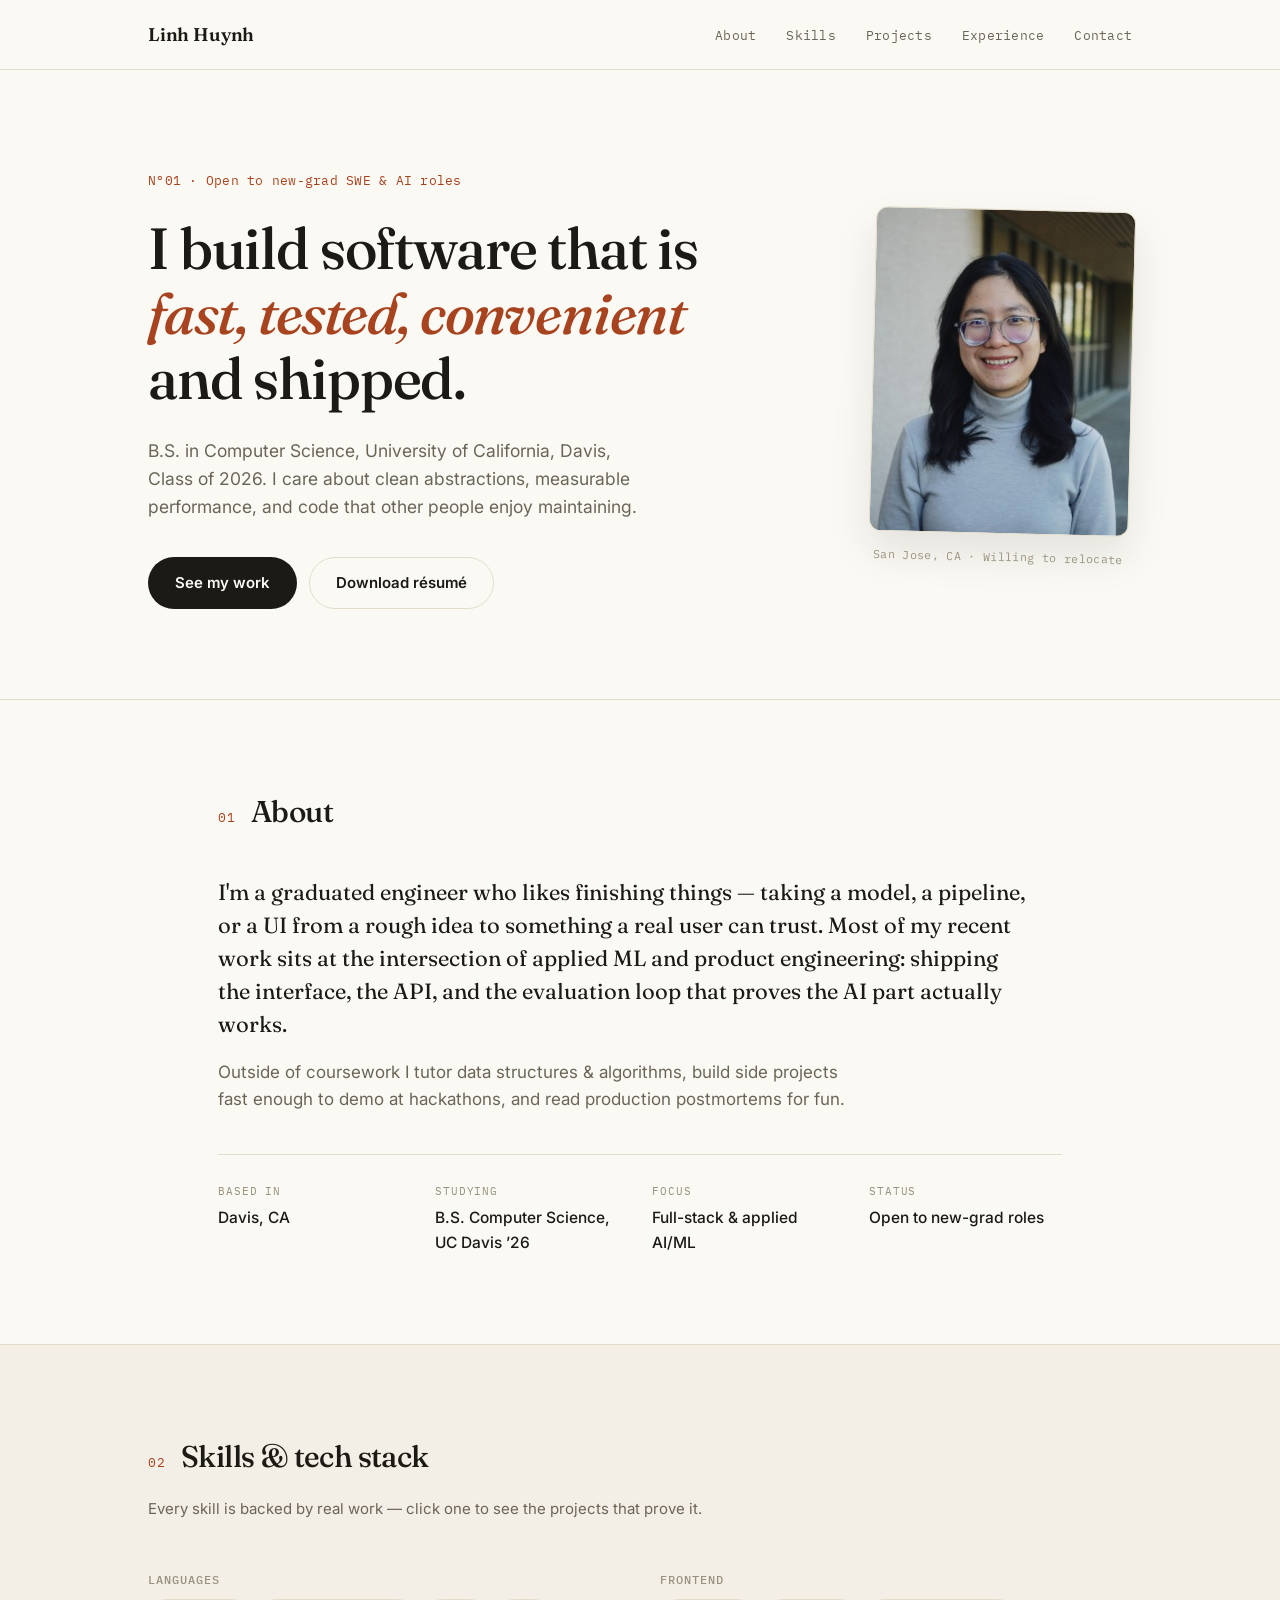
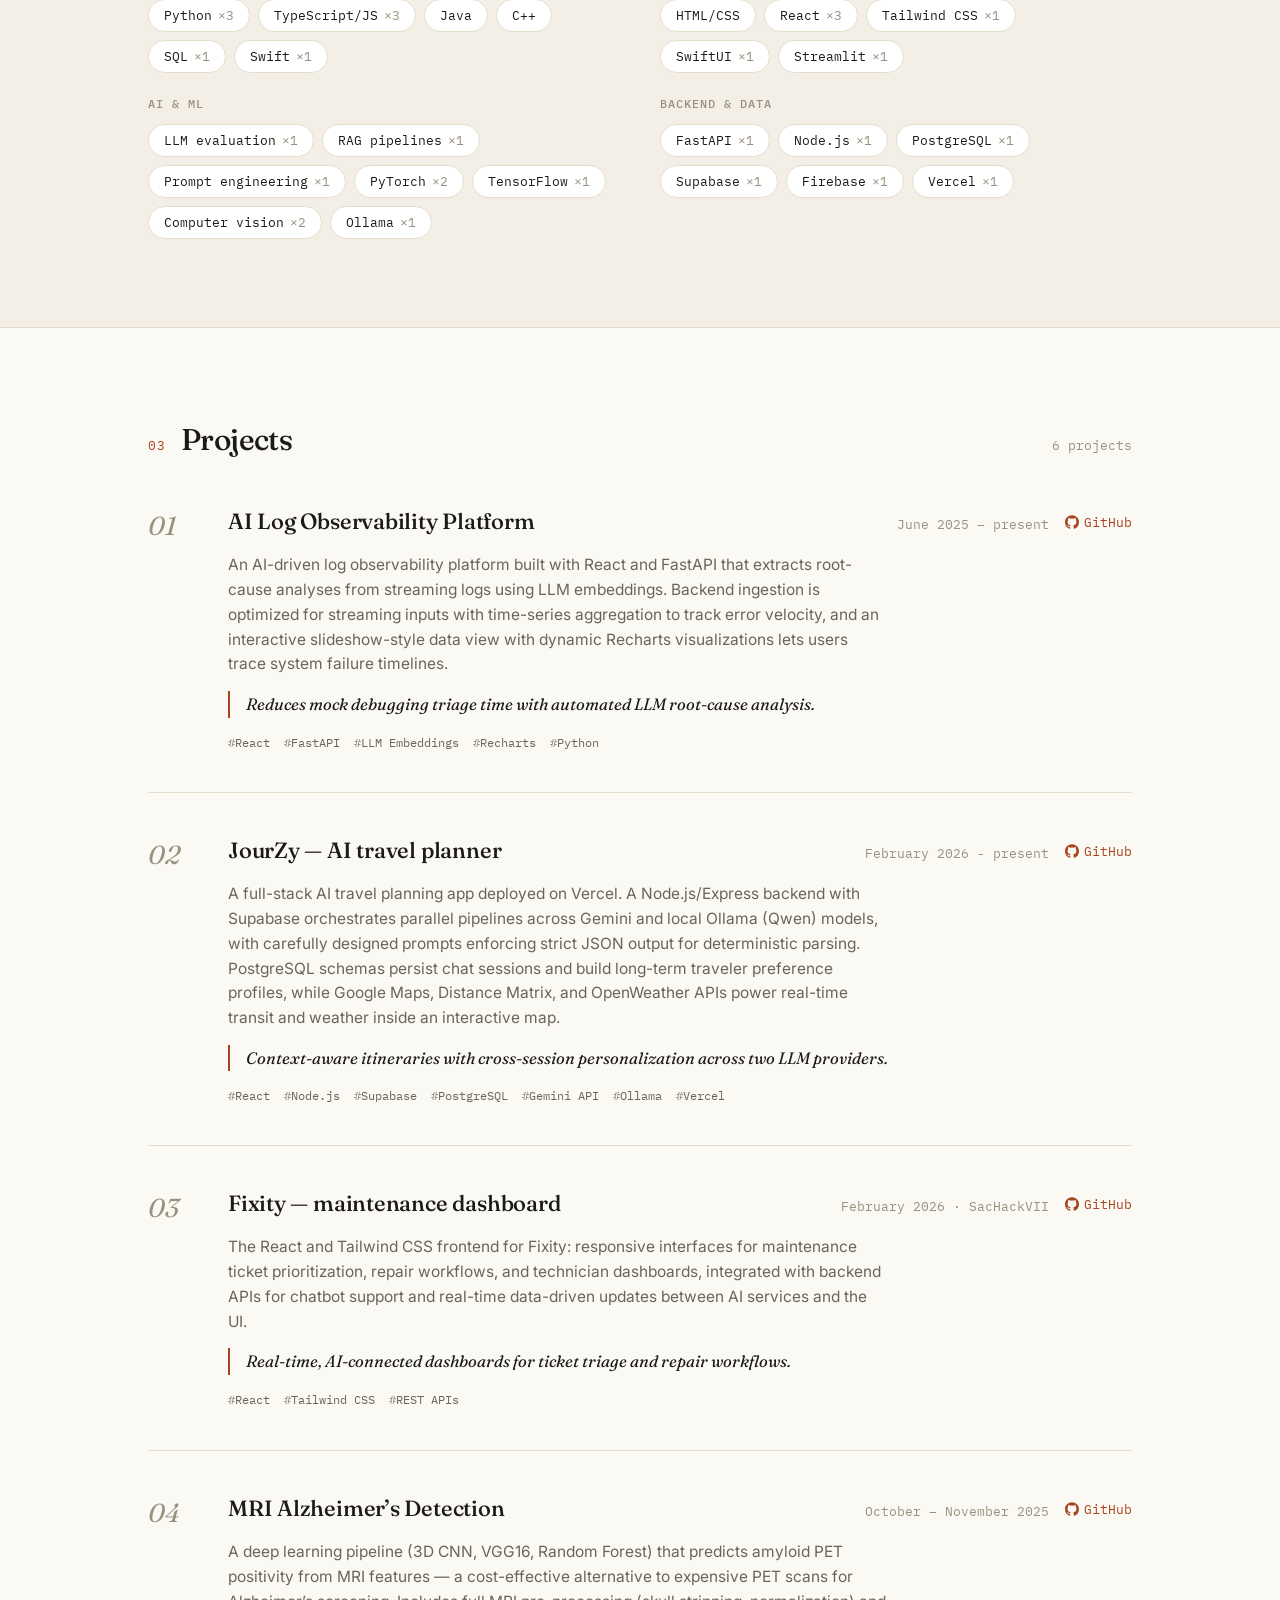
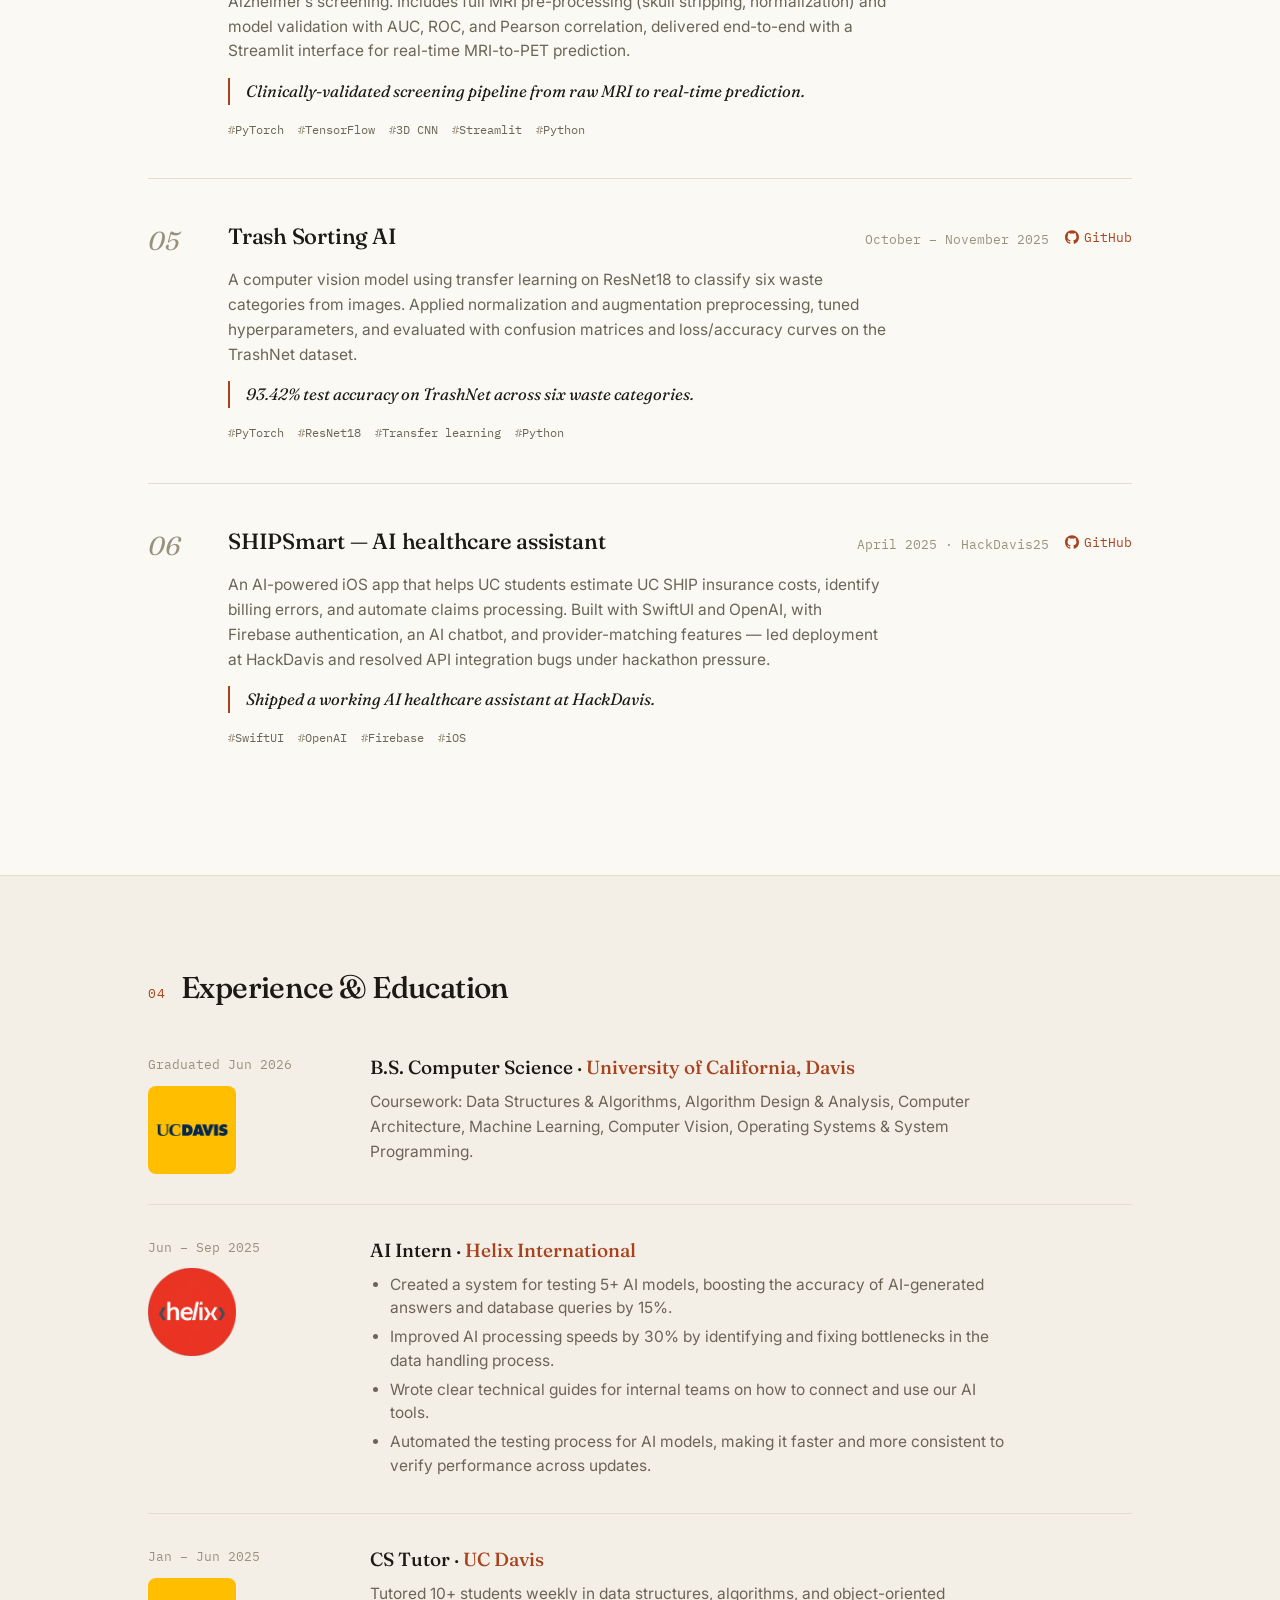
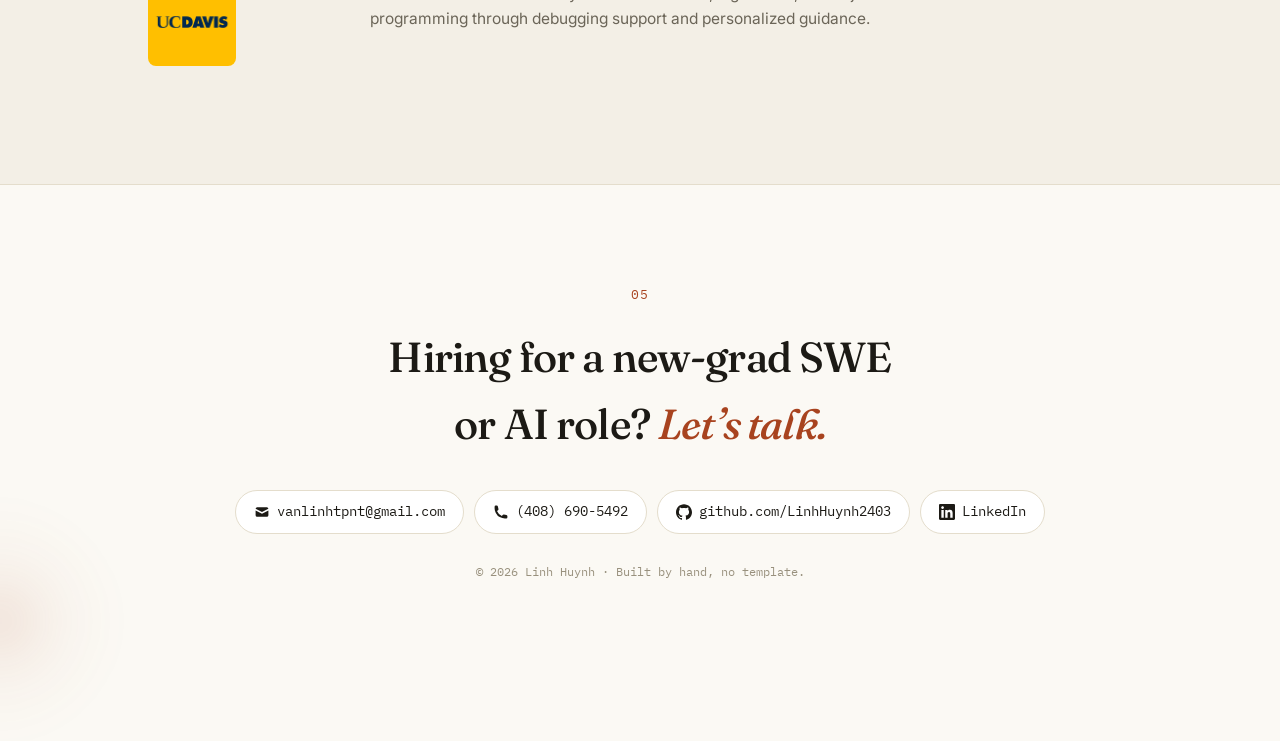
==== commit 110b8799: "fixed the text" ====
--- a/index.html
+++ b/index.html
@@ -59,7 +59,7 @@
       </div>
       <div class="about-body">
         <p class="lede">
-          I'm a soon-to-graduate engineer who likes finishing things &mdash; taking a model,
+          I'm a graduated engineer who likes finishing things &mdash; taking a model,
           a pipeline, or a UI from a rough idea to something a real user can trust. Most of
           my recent work sits at the intersection of applied ML and product engineering:
           shipping the interface, the API, and the evaluation loop that proves the AI part
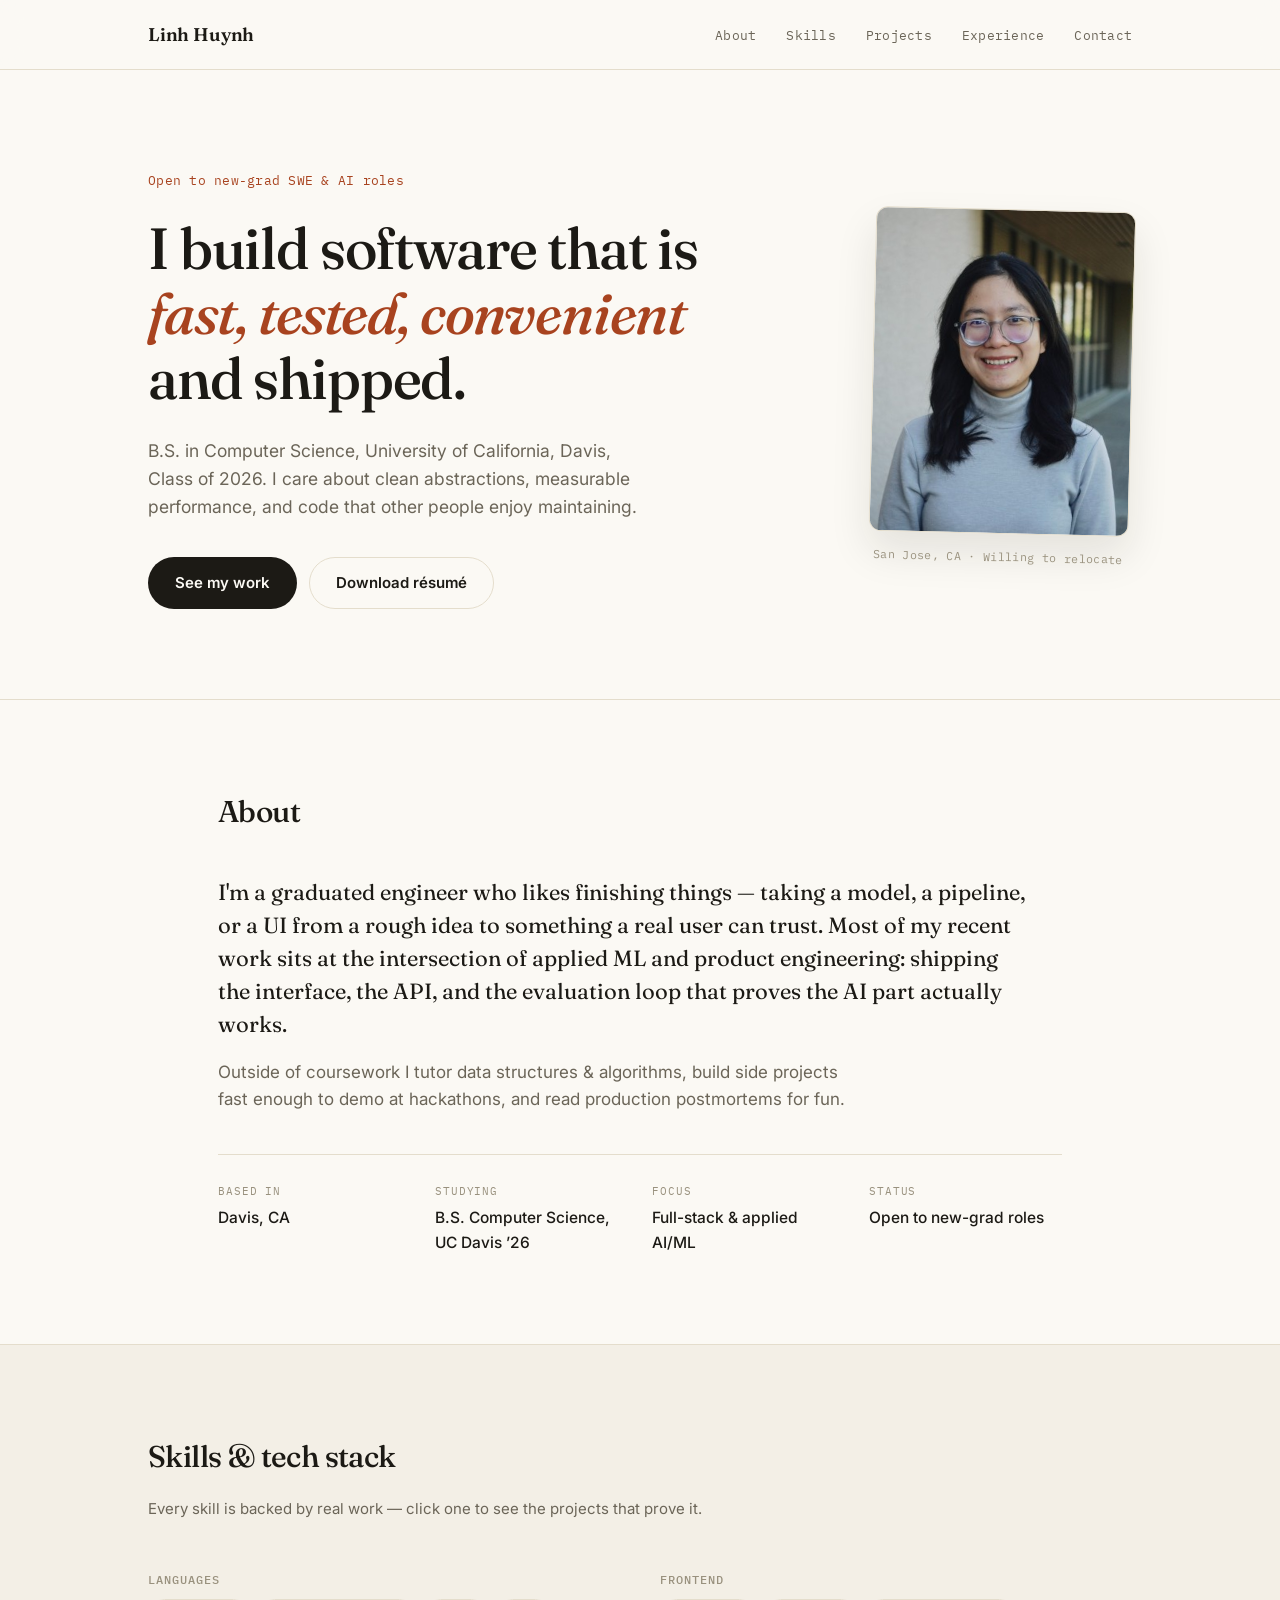
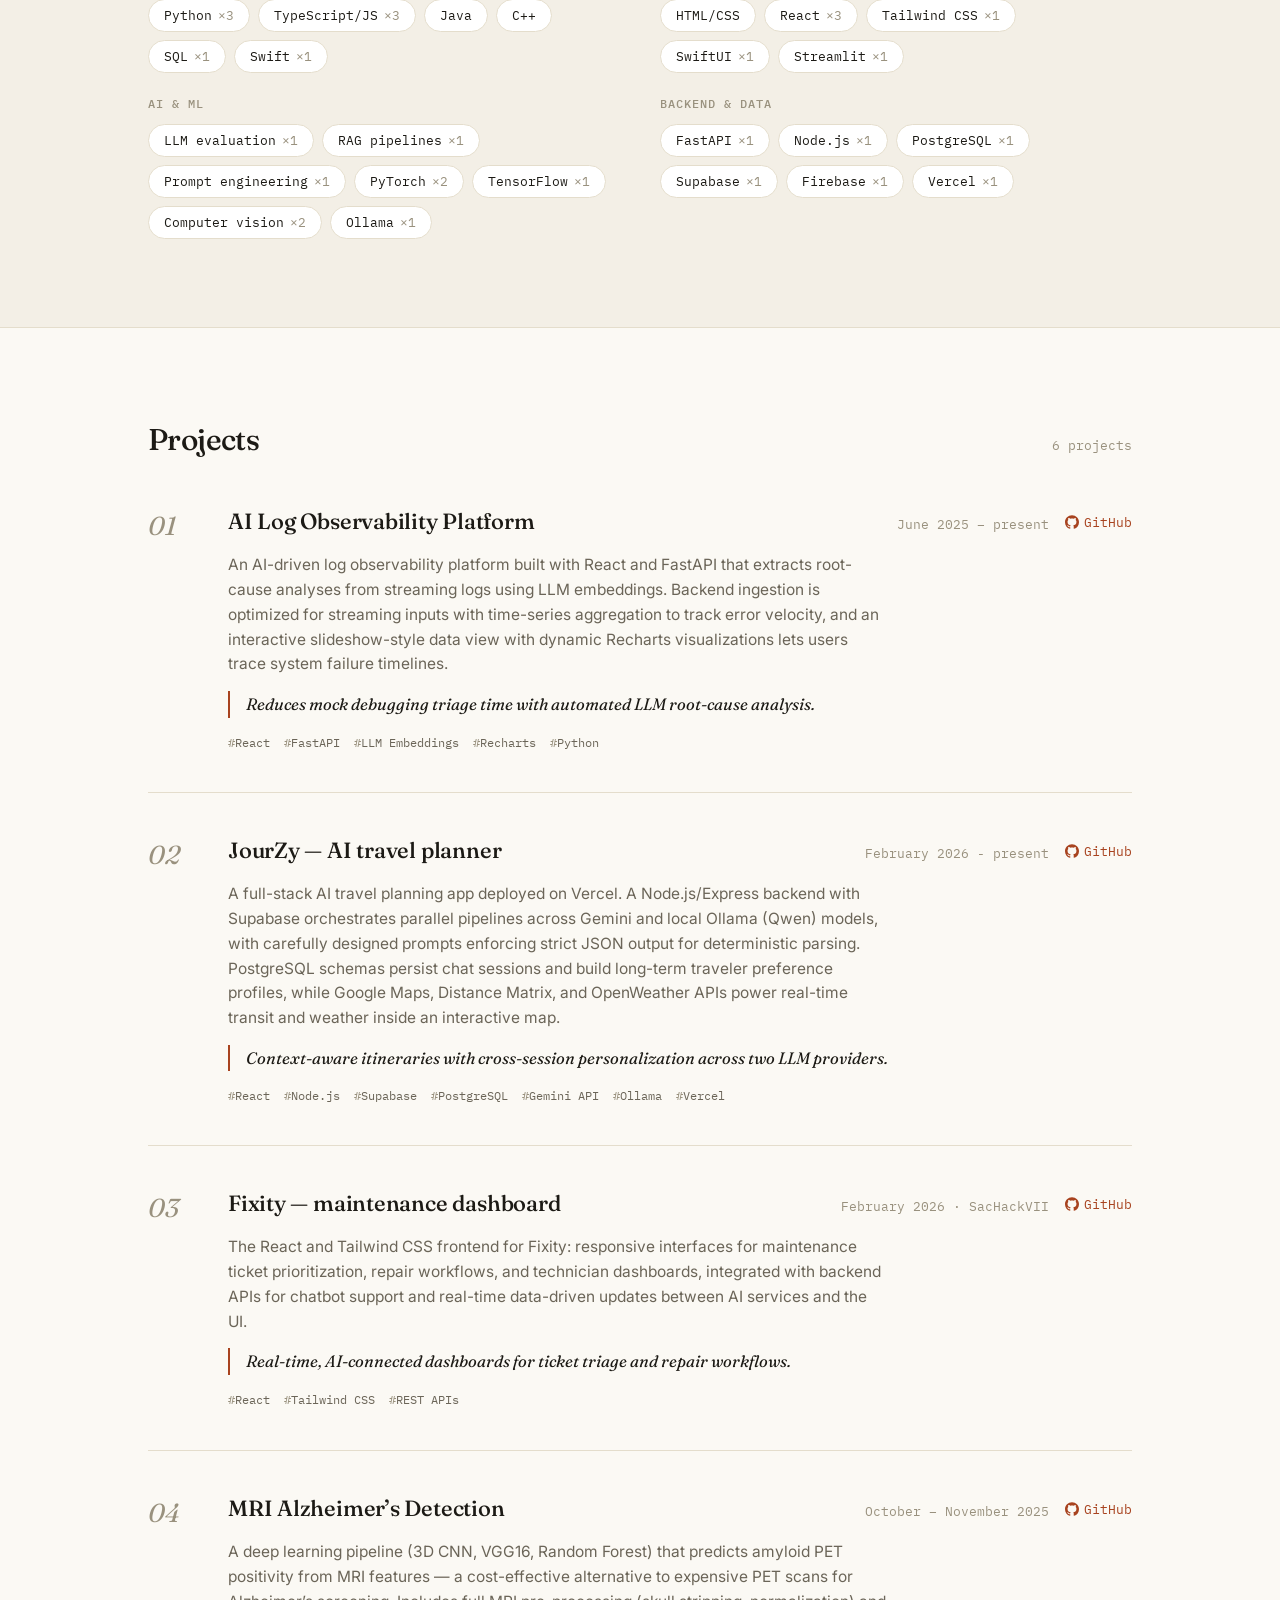
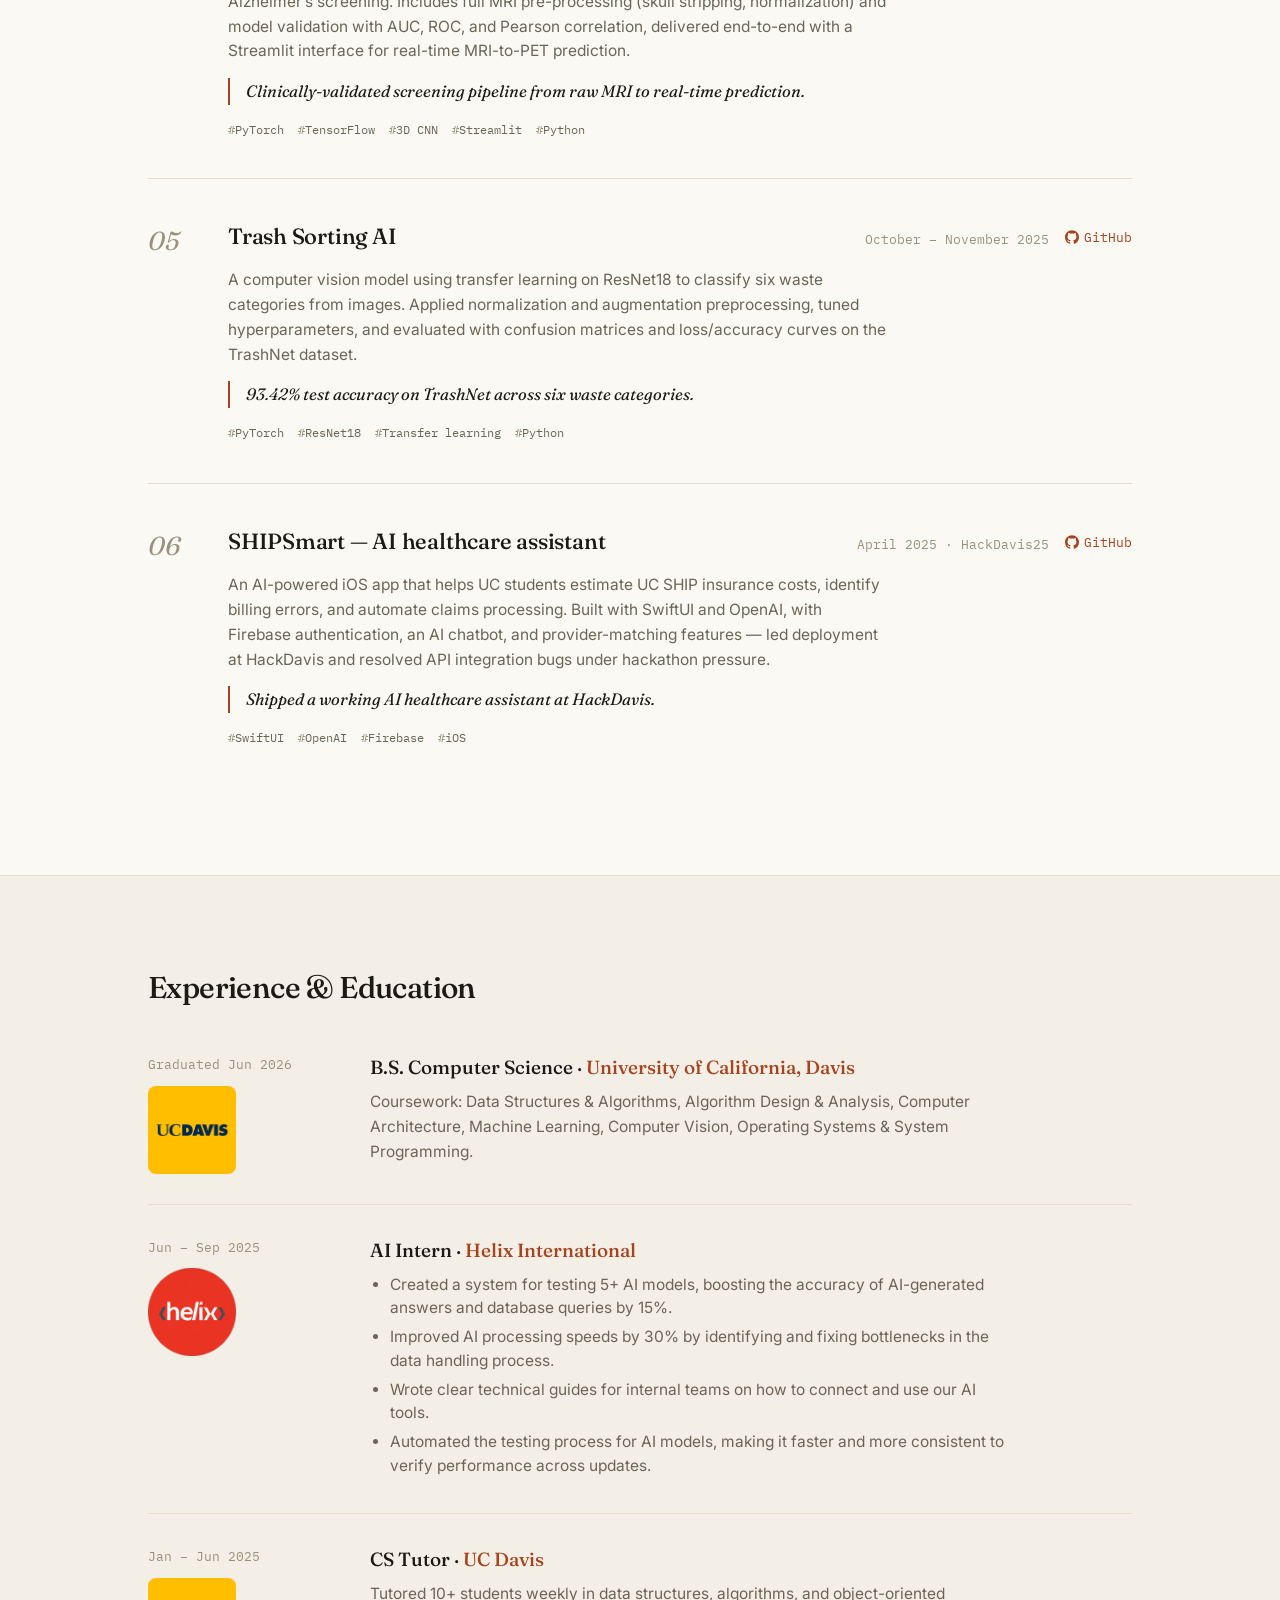
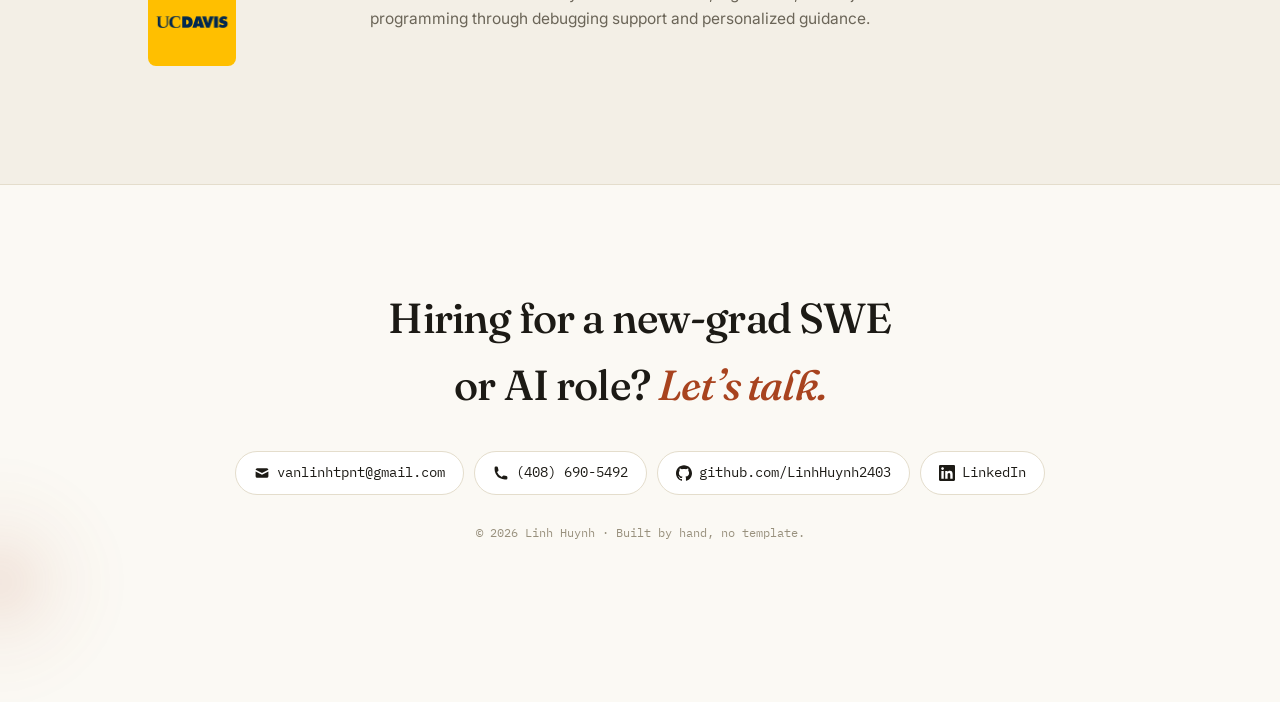
==== commit f8b81925: "deleted the sec-num" ====
--- a/index.html
+++ b/index.html
@@ -32,7 +32,7 @@
   <header id="top">
     <div class="wrap hero-grid">
       <div class="hero-copy">
-        <span class="status">N&deg;01 &middot; Open to new-grad SWE &amp; AI roles</span>
+        <span class="status">Open to new-grad SWE &amp; AI roles</span>
         <h1>I build software that is <em>fast, tested, convenient</em> and shipped.</h1>
         <p class="hero-sub">
           B.S. in Computer Science, University of California, Davis, Class of 2026. I care about
@@ -54,7 +54,6 @@
   <section id="about" class="reveal">
     <div class="wrap about-grid">
       <div class="sec-head">
-        <span class="sec-num">01</span>
         <h2>About</h2>
       </div>
       <div class="about-body">
@@ -83,7 +82,6 @@
   <section id="skills" class="reveal">
     <div class="wrap">
       <div class="sec-head">
-        <span class="sec-num">02</span>
         <h2>Skills &amp; tech stack</h2>
         <button class="clear-filter" id="clearFilter">&#215; clear filter</button>
       </div>
@@ -136,7 +134,6 @@
   <section id="projects" class="reveal">
     <div class="wrap">
       <div class="sec-head">
-        <span class="sec-num">03</span>
         <h2>Projects</h2>
         <span class="sec-note" id="projNote">6 projects</span>
       </div>
@@ -336,7 +333,6 @@
   <section id="experience" class="reveal">
     <div class="wrap">
       <div class="sec-head">
-        <span class="sec-num">04</span>
         <h2>Experience &amp; Education</h2>
       </div>
       <div class="xp">
@@ -385,7 +381,6 @@
 
   <section class="contact reveal" id="contact">
     <div class="wrap">
-      <span class="sec-num center">05</span>
       <h2>Hiring for a new-grad SWE or AI role? <em>Let&rsquo;s talk.</em></h2>
       <div class="contact-links">
         <a href="mailto:vanlinhtpnt@gmail.com"><svg class="contact-icon" viewBox="0 0 20 20" aria-hidden="true">
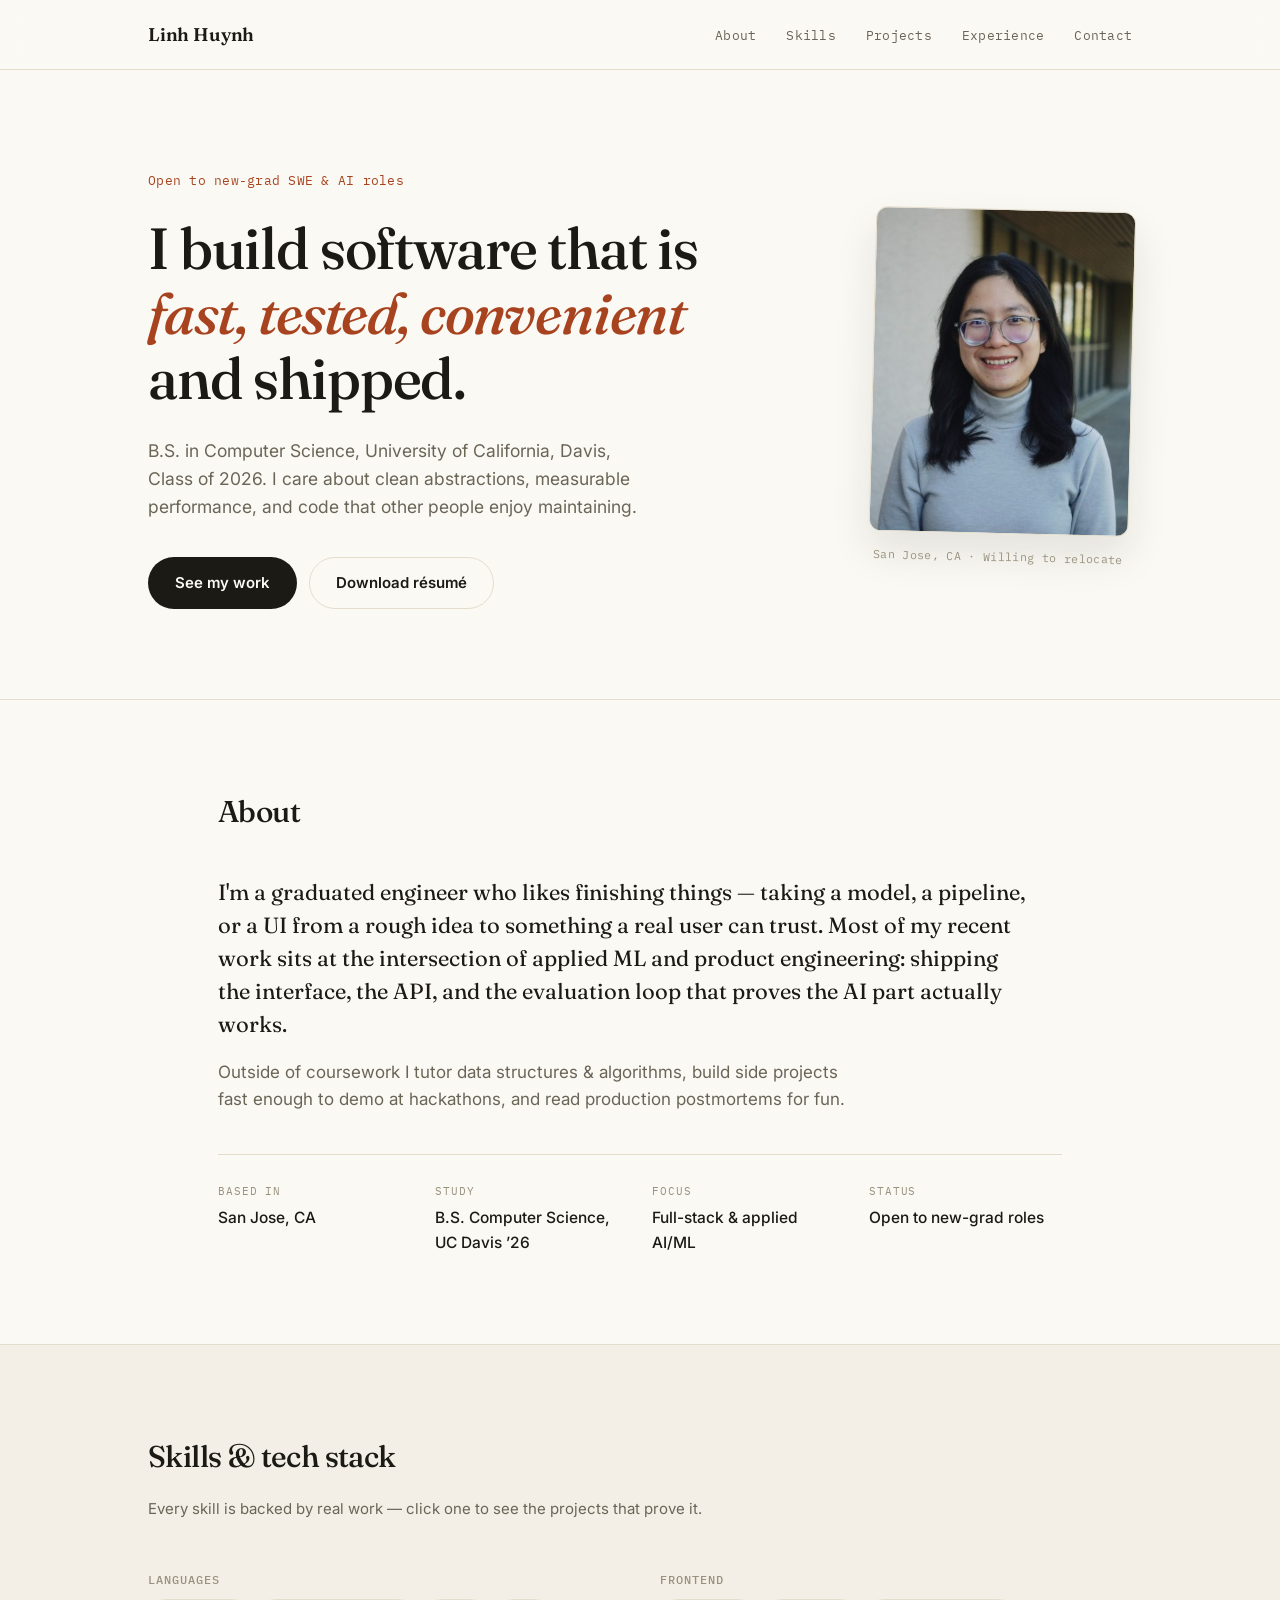
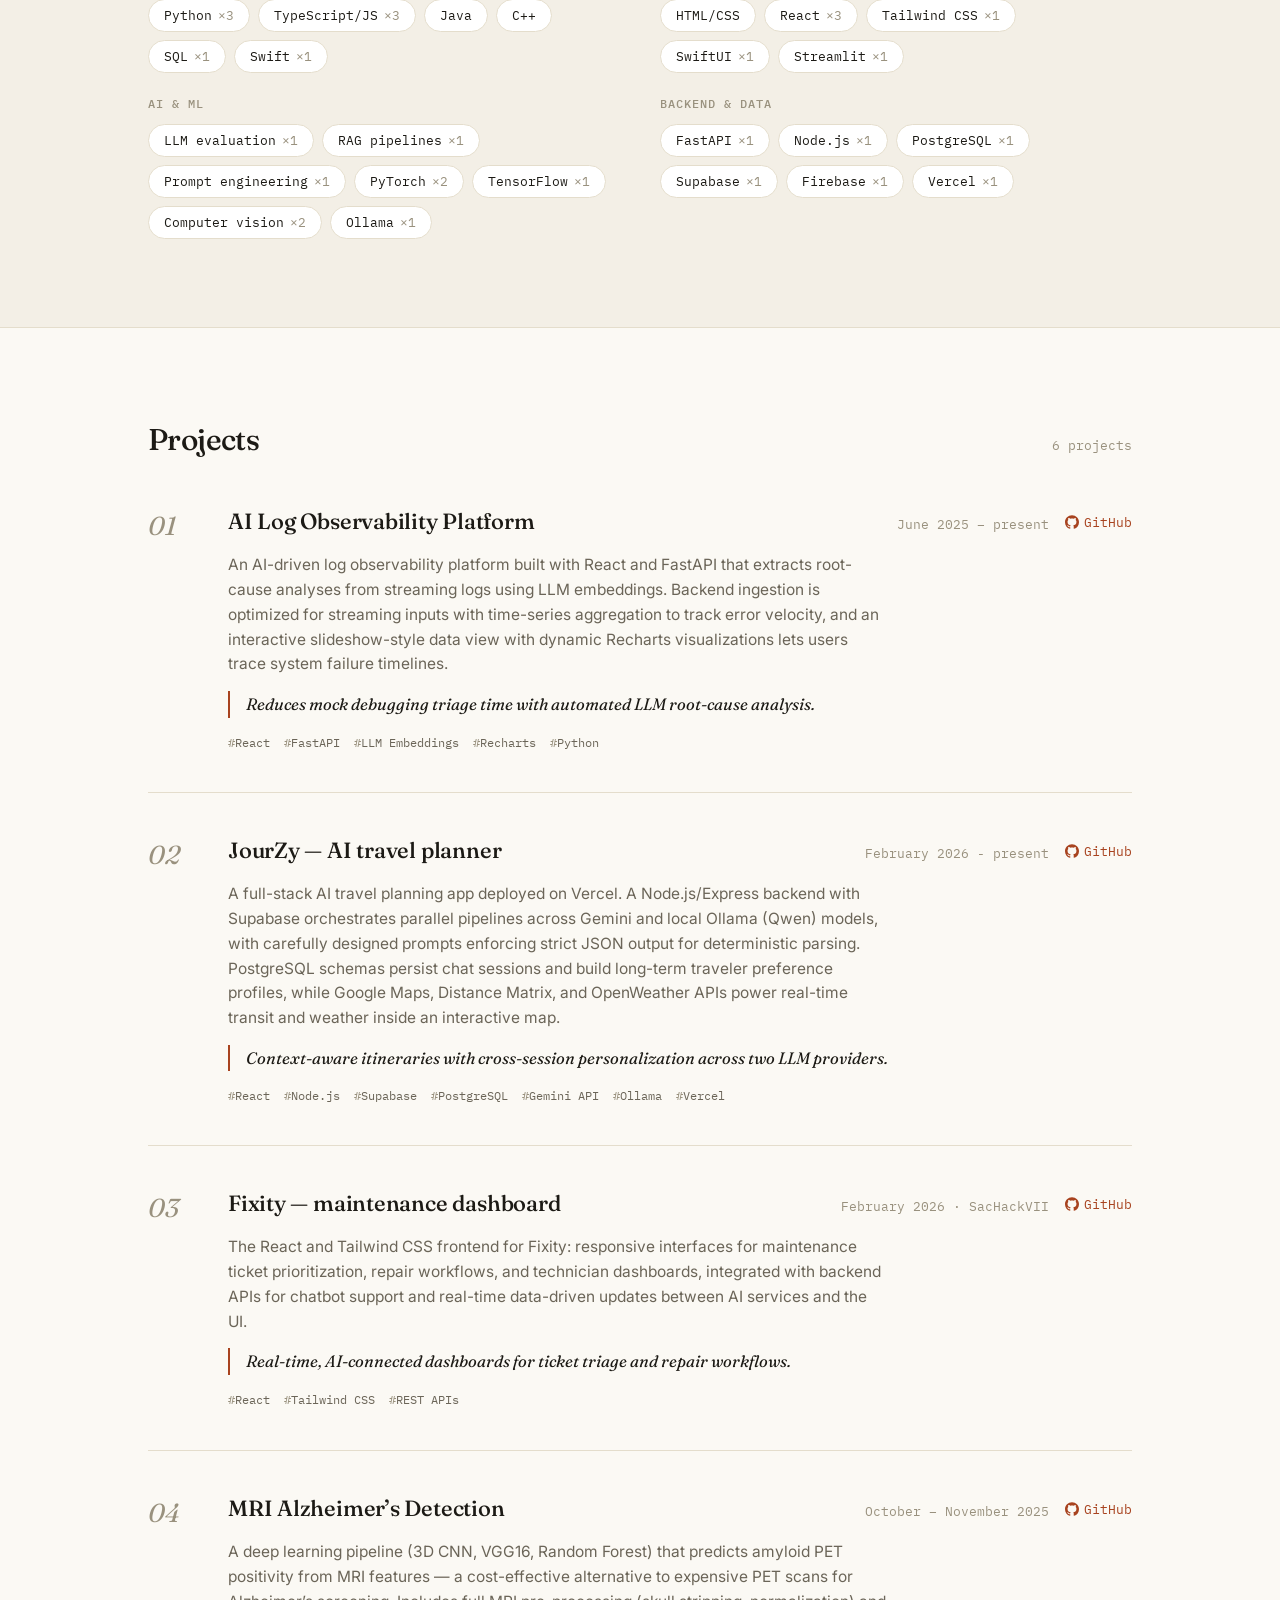
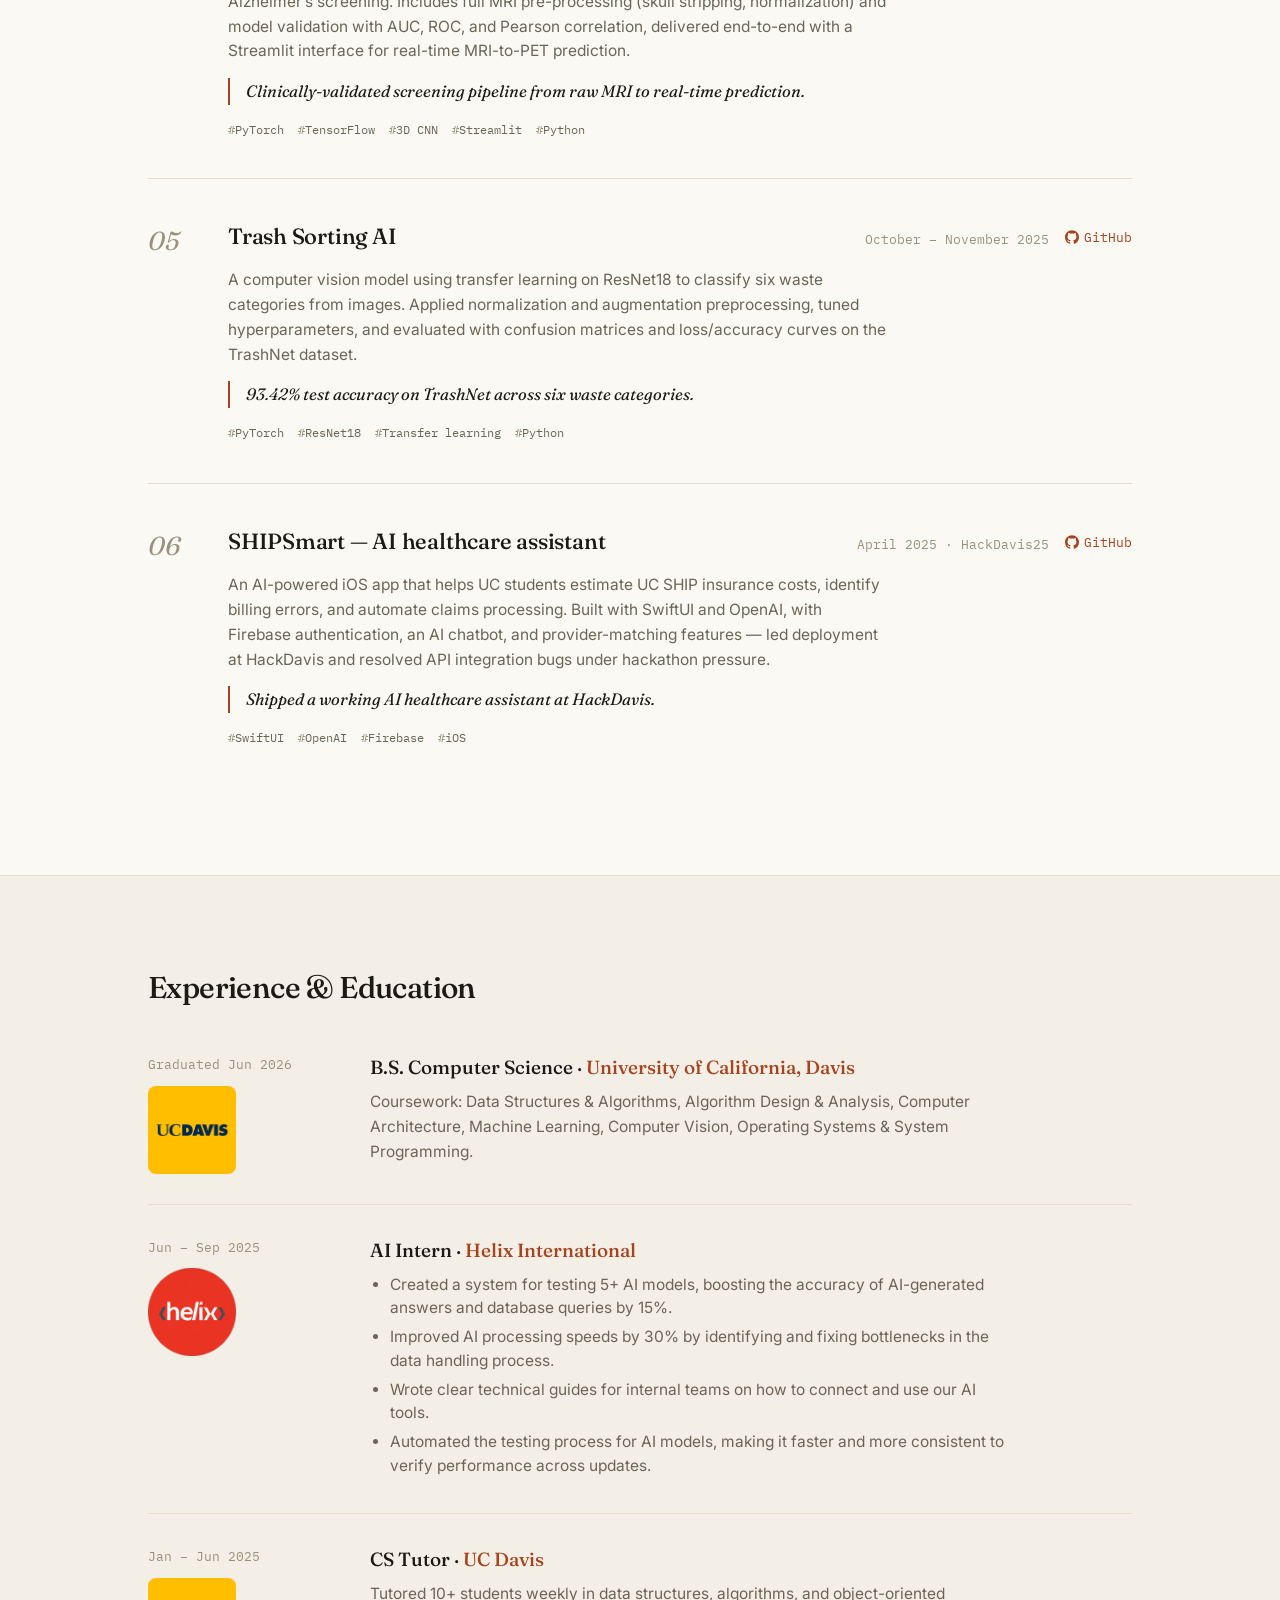
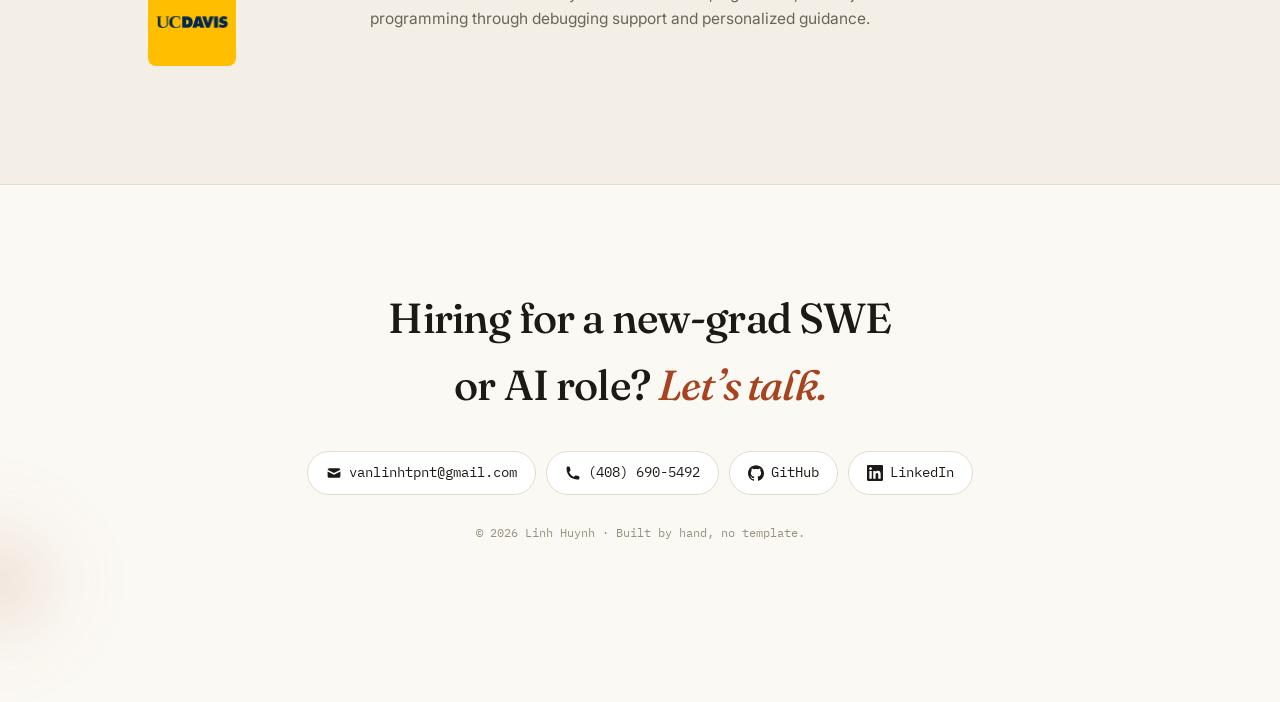
==== commit 8bfe5312: "fixed the link" ====
--- a/index.html
+++ b/index.html
@@ -70,8 +70,8 @@
           fun.
         </p>
         <dl class="facts">
-          <div><dt>Based in</dt><dd>Davis, CA</dd></div>
-          <div><dt>Studying</dt><dd>B.S. Computer Science, UC Davis &rsquo;26</dd></div>
+          <div><dt>Based in</dt><dd>San Jose, CA</dd></div>
+          <div><dt>Study</dt><dd>B.S. Computer Science, UC Davis &rsquo;26</dd></div>
           <div><dt>Focus</dt><dd>Full-stack &amp; applied AI/ML</dd></div>
           <div><dt>Status</dt><dd>Open to new-grad roles</dd></div>
         </dl>
@@ -396,7 +396,7 @@
             <path
               d="M12 .297c-6.63 0-12 5.373-12 12 0 5.303 3.438 9.8 8.205 11.385.6.113.82-.258.82-.577 0-.285-.01-1.04-.015-2.04-3.338.724-4.042-1.61-4.042-1.61C4.422 18.07 3.633 17.7 3.633 17.7c-1.087-.744.084-.729.084-.729 1.205.084 1.838 1.236 1.838 1.236 1.07 1.835 2.809 1.305 3.495.998.108-.776.417-1.305.76-1.605-2.665-.3-5.466-1.332-5.466-5.93 0-1.31.465-2.38 1.235-3.22-.135-.303-.54-1.523.105-3.176 0 0 1.005-.322 3.3 1.23.96-.267 1.98-.399 3-.405 1.02.006 2.04.138 3 .405 2.28-1.552 3.285-1.23 3.285-1.23.645 1.653.24 2.873.12 3.176.765.84 1.23 1.91 1.23 3.22 0 4.61-2.805 5.625-5.475 5.92.42.36.81 1.096.81 2.22 0 1.606-.015 2.896-.015 3.286 0 .315.21.69.825.57C20.565 22.092 24 17.592 24 12.297c0-6.627-5.373-12-12-12"
               fill="currentColor" />
-          </svg>github.com/LinhHuynh2403</a>
+          </svg>GitHub</a>
         <a href="https://www.linkedin.com/in/linh-huynh-hnvl/"><svg class="contact-icon" viewBox="0 0 24 24"
             aria-hidden="true">
             <path
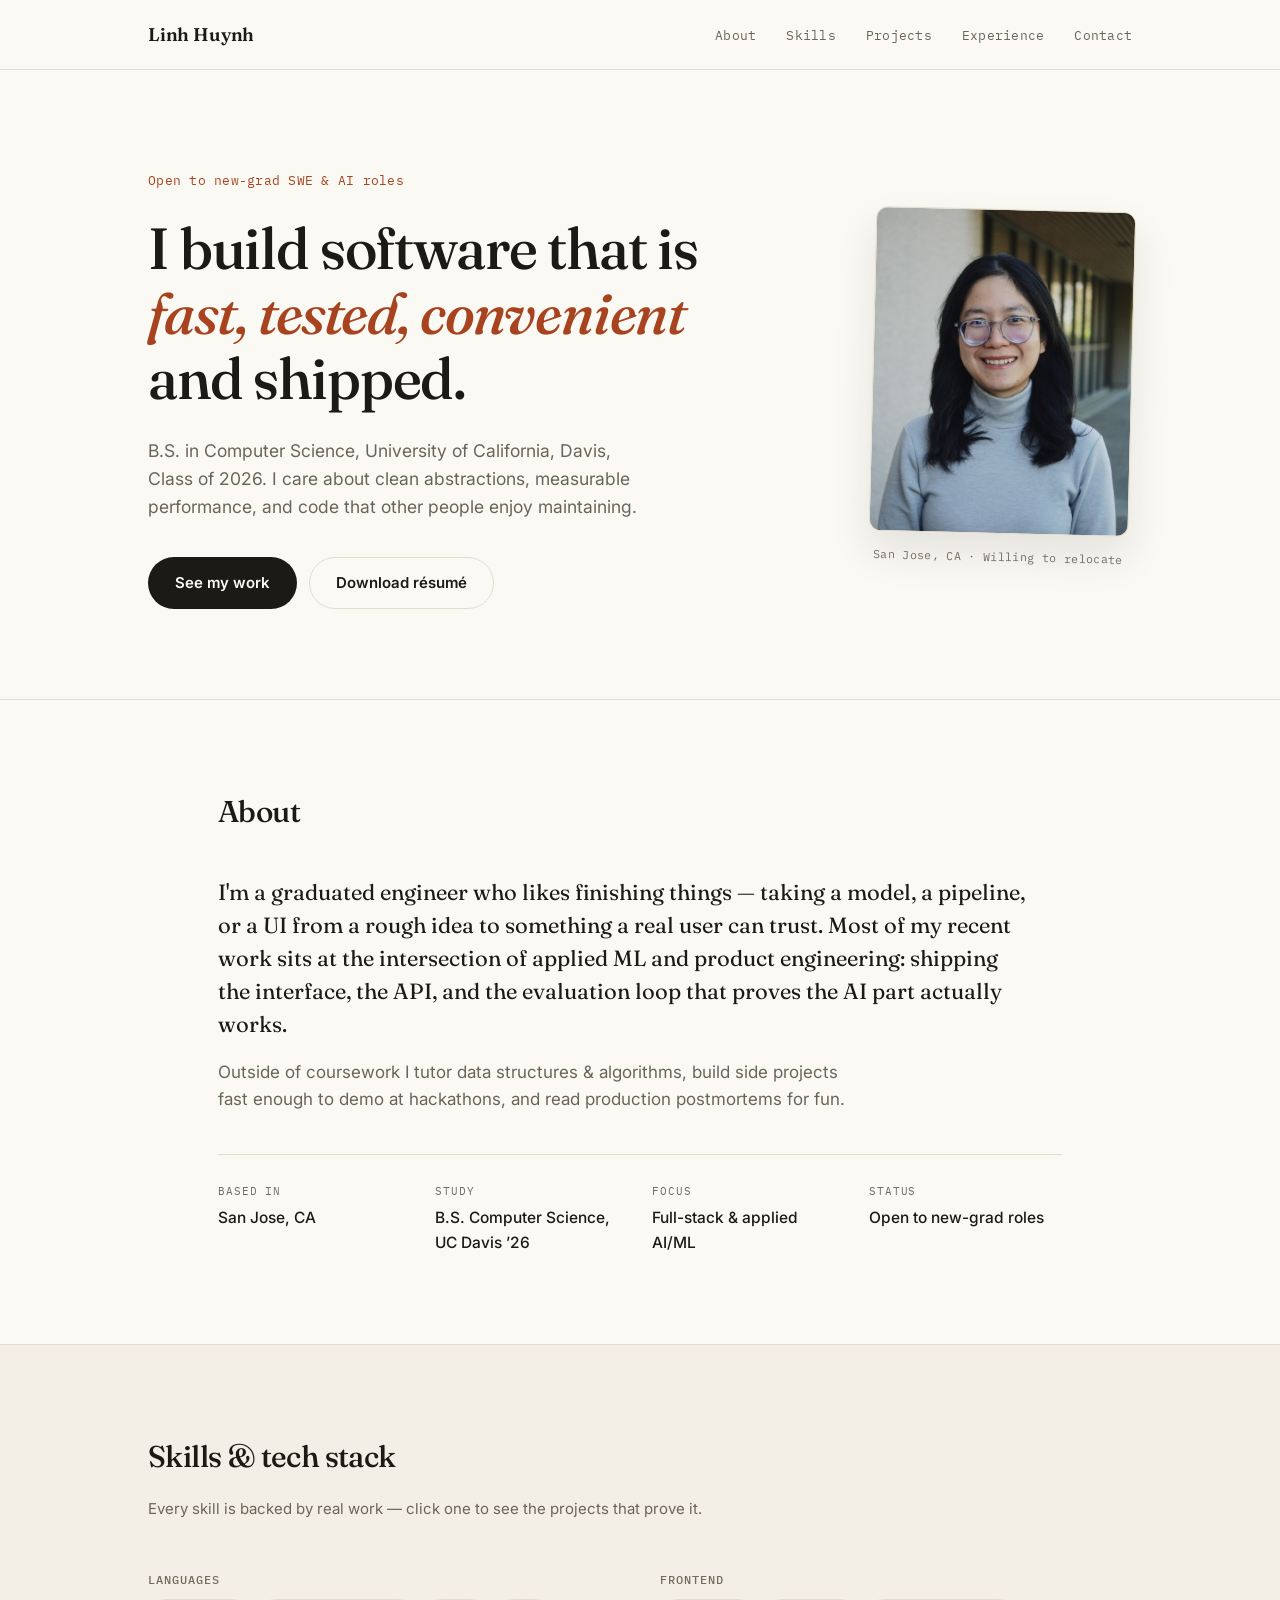
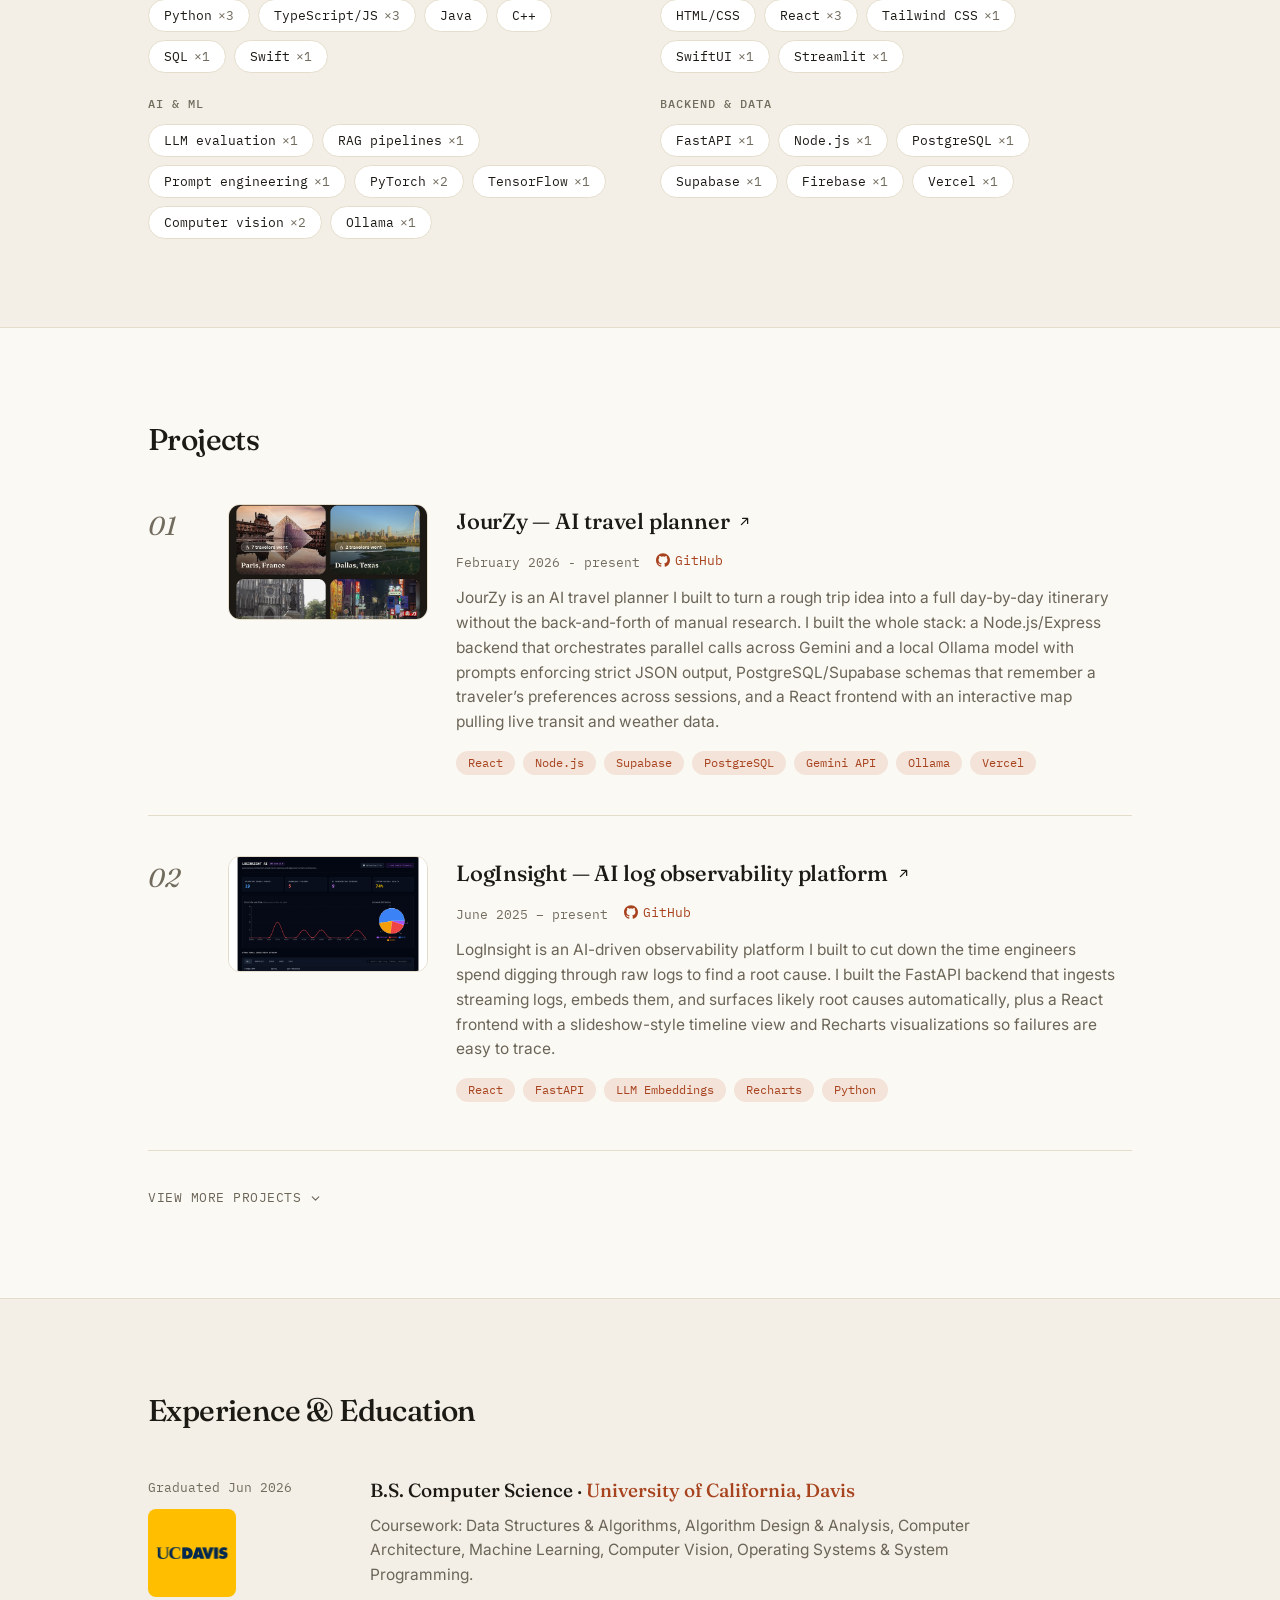
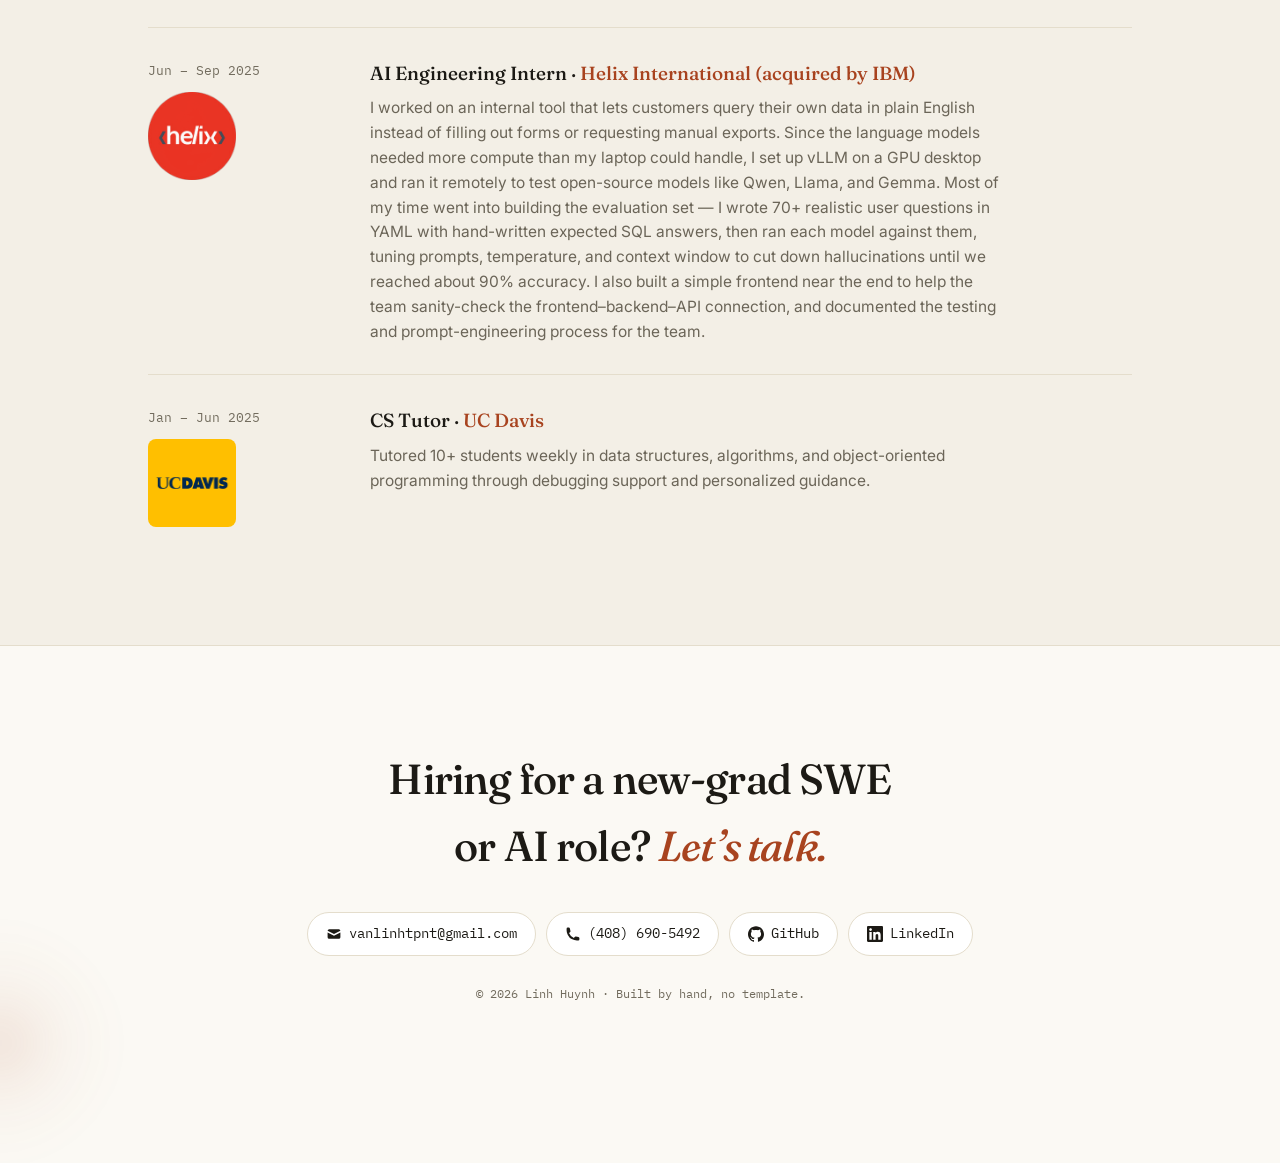
==== commit abf08804: "added thumbnail for projects" ====
--- a/index.html
+++ b/index.html
@@ -135,198 +135,184 @@
     <div class="wrap">
       <div class="sec-head">
         <h2>Projects</h2>
-        <span class="sec-note" id="projNote">6 projects</span>
       </div>
 
       <div class="projects" id="projectList">
 
         <!-- TIP: point each GitHub link at the exact repo, e.g. https://github.com/LinhHuynh2403/repo-name -->
 
-        <article class="project" data-skills="Python,TypeScript/JS,React,FastAPI,LLM evaluation,RAG pipelines">
+        <article class="project"
+          data-skills="TypeScript/JS,React,Node.js,PostgreSQL,Supabase,Ollama,Prompt engineering,Vercel,SQL">
           <span class="project-index">01</span>
           <div class="project-body">
-            <div class="project-head">
-              <h3>AI Log Observability Platform</h3>
-              <div class="links">
-                <span class="when">June 2025 &ndash; present</span>
-                <a href="https://github.com/LinhHuynh2403/loginsight-ai"><svg class="gh-icon" viewBox="0 0 24 24"
-                    aria-hidden="true">
-                    <path
-                      d="M12 .297c-6.63 0-12 5.373-12 12 0 5.303 3.438 9.8 8.205 11.385.6.113.82-.258.82-.577 0-.285-.01-1.04-.015-2.04-3.338.724-4.042-1.61-4.042-1.61C4.422 18.07 3.633 17.7 3.633 17.7c-1.087-.744.084-.729.084-.729 1.205.084 1.838 1.236 1.838 1.236 1.07 1.835 2.809 1.305 3.495.998.108-.776.417-1.305.76-1.605-2.665-.3-5.466-1.332-5.466-5.93 0-1.31.465-2.38 1.235-3.22-.135-.303-.54-1.523.105-3.176 0 0 1.005-.322 3.3 1.23.96-.267 1.98-.399 3-.405 1.02.006 2.04.138 3 .405 2.28-1.552 3.285-1.23 3.285-1.23.645 1.653.24 2.873.12 3.176.765.84 1.23 1.91 1.23 3.22 0 4.61-2.805 5.625-5.475 5.92.42.36.81 1.096.81 2.22 0 1.606-.015 2.896-.015 3.286 0 .315.21.69.825.57C20.565 22.092 24 17.592 24 12.297c0-6.627-5.373-12-12-12"
-                      fill="currentColor" />
-                  </svg>GitHub</a>
+            <a class="project-thumb" href="https://travel-planner-ai-five-peach.vercel.app/" target="_blank"
+              rel="noopener">
+              <img src="img/jourzy-thumb.jpg" alt="JourZy destination browsing screen" loading="lazy">
+            </a>
+            <div class="project-content">
+              <div class="project-head">
+                <h3><a class="proj-title-link" href="https://travel-planner-ai-five-peach.vercel.app/"
+                    target="_blank" rel="noopener">JourZy &mdash; AI travel planner<svg class="ext-icon"
+                      viewBox="0 0 24 24" aria-hidden="true">
+                      <path d="M7 17L17 7M17 7H9M17 7V15" stroke="currentColor" stroke-width="2" fill="none"
+                        stroke-linecap="round" stroke-linejoin="round" />
+                    </svg></a></h3>
+                <div class="links">
+                  <span class="when">February 2026 - present</span>
+                  <a href="https://github.com/LinhHuynh2403/travel-planner"><svg class="gh-icon" viewBox="0 0 24 24"
+                      aria-hidden="true">
+                      <path
+                        d="M12 .297c-6.63 0-12 5.373-12 12 0 5.303 3.438 9.8 8.205 11.385.6.113.82-.258.82-.577 0-.285-.01-1.04-.015-2.04-3.338.724-4.042-1.61-4.042-1.61C4.422 18.07 3.633 17.7 3.633 17.7c-1.087-.744.084-.729.084-.729 1.205.084 1.838 1.236 1.838 1.236 1.07 1.835 2.809 1.305 3.495.998.108-.776.417-1.305.76-1.605-2.665-.3-5.466-1.332-5.466-5.93 0-1.31.465-2.38 1.235-3.22-.135-.303-.54-1.523.105-3.176 0 0 1.005-.322 3.3 1.23.96-.267 1.98-.399 3-.405 1.02.006 2.04.138 3 .405 2.28-1.552 3.285-1.23 3.285-1.23.645 1.653.24 2.873.12 3.176.765.84 1.23 1.91 1.23 3.22 0 4.61-2.805 5.625-5.475 5.92.42.36.81 1.096.81 2.22 0 1.606-.015 2.896-.015 3.286 0 .315.21.69.825.57C20.565 22.092 24 17.592 24 12.297c0-6.627-5.373-12-12-12"
+                        fill="currentColor" />
+                    </svg>GitHub</a>
+                </div>
+              </div>
+              <p>
+                JourZy is an AI travel planner I built to turn a rough trip idea into a full
+                day-by-day itinerary without the back-and-forth of manual research. I built
+                the whole stack: a Node.js/Express backend that orchestrates parallel calls
+                across Gemini and a local Ollama model with prompts enforcing strict JSON
+                output, PostgreSQL/Supabase schemas that remember a traveler&rsquo;s
+                preferences across sessions, and a React frontend with an interactive map
+                pulling live transit and weather data.
+              </p>
+              <div class="tags">
+                <span class="tag">React</span><span class="tag">Node.js</span><span class="tag">Supabase</span>
+                <span class="tag">PostgreSQL</span><span class="tag">Gemini API</span><span
+                  class="tag">Ollama</span><span class="tag">Vercel</span>
               </div>
             </div>
-            <p>
-              An AI-driven log observability platform built with React and FastAPI that
-              extracts root-cause analyses from streaming logs using LLM embeddings.
-              Backend ingestion is optimized for streaming inputs with time-series
-              aggregation to track error velocity, and an interactive slideshow-style data
-              view with dynamic Recharts visualizations lets users trace system failure
-              timelines.
-            </p>
-            <div class="impact">Reduces mock debugging triage time with automated LLM root-cause analysis.</div>
-            <div class="tags">
-              <span class="tag">React</span><span class="tag">FastAPI</span><span class="tag">LLM Embeddings</span>
-              <span class="tag">Recharts</span><span class="tag">Python</span>
-            </div>
           </div>
         </article>
 
-        <article class="project"
-          data-skills="TypeScript/JS,React,Node.js,PostgreSQL,Supabase,Ollama,Prompt engineering,Vercel,SQL">
+        <article class="project" data-skills="Python,TypeScript/JS,React,FastAPI,LLM evaluation,RAG pipelines">
           <span class="project-index">02</span>
           <div class="project-body">
-            <div class="project-head">
-              <h3>JourZy &mdash; AI travel planner</h3>
-              <div class="links">
-                <span class="when">February 2026 - present</span>
-                <a href="https://github.com/LinhHuynh2403/travel-planner"><svg class="gh-icon" viewBox="0 0 24 24"
-                    aria-hidden="true">
-                    <path
-                      d="M12 .297c-6.63 0-12 5.373-12 12 0 5.303 3.438 9.8 8.205 11.385.6.113.82-.258.82-.577 0-.285-.01-1.04-.015-2.04-3.338.724-4.042-1.61-4.042-1.61C4.422 18.07 3.633 17.7 3.633 17.7c-1.087-.744.084-.729.084-.729 1.205.084 1.838 1.236 1.838 1.236 1.07 1.835 2.809 1.305 3.495.998.108-.776.417-1.305.76-1.605-2.665-.3-5.466-1.332-5.466-5.93 0-1.31.465-2.38 1.235-3.22-.135-.303-.54-1.523.105-3.176 0 0 1.005-.322 3.3 1.23.96-.267 1.98-.399 3-.405 1.02.006 2.04.138 3 .405 2.28-1.552 3.285-1.23 3.285-1.23.645 1.653.24 2.873.12 3.176.765.84 1.23 1.91 1.23 3.22 0 4.61-2.805 5.625-5.475 5.92.42.36.81 1.096.81 2.22 0 1.606-.015 2.896-.015 3.286 0 .315.21.69.825.57C20.565 22.092 24 17.592 24 12.297c0-6.627-5.373-12-12-12"
-                      fill="currentColor" />
-                  </svg>GitHub</a>
+            <a class="project-thumb" href="https://loginsight-ai-three.vercel.app/" target="_blank" rel="noopener">
+              <img src="img/loginsight-thumb.png" alt="LogInsight dashboard with error-rate chart and log stream"
+                loading="lazy">
+            </a>
+            <div class="project-content">
+              <div class="project-head">
+                <h3><a class="proj-title-link" href="https://loginsight-ai-three.vercel.app/" target="_blank"
+                    rel="noopener">LogInsight &mdash; AI log observability platform<svg class="ext-icon"
+                      viewBox="0 0 24 24" aria-hidden="true">
+                      <path d="M7 17L17 7M17 7H9M17 7V15" stroke="currentColor" stroke-width="2" fill="none"
+                        stroke-linecap="round" stroke-linejoin="round" />
+                    </svg></a></h3>
+                <div class="links">
+                  <span class="when">June 2025 &ndash; present</span>
+                  <a href="https://github.com/LinhHuynh2403/loginsight-ai"><svg class="gh-icon" viewBox="0 0 24 24"
+                      aria-hidden="true">
+                      <path
+                        d="M12 .297c-6.63 0-12 5.373-12 12 0 5.303 3.438 9.8 8.205 11.385.6.113.82-.258.82-.577 0-.285-.01-1.04-.015-2.04-3.338.724-4.042-1.61-4.042-1.61C4.422 18.07 3.633 17.7 3.633 17.7c-1.087-.744.084-.729.084-.729 1.205.084 1.838 1.236 1.838 1.236 1.07 1.835 2.809 1.305 3.495.998.108-.776.417-1.305.76-1.605-2.665-.3-5.466-1.332-5.466-5.93 0-1.31.465-2.38 1.235-3.22-.135-.303-.54-1.523.105-3.176 0 0 1.005-.322 3.3 1.23.96-.267 1.98-.399 3-.405 1.02.006 2.04.138 3 .405 2.28-1.552 3.285-1.23 3.285-1.23.645 1.653.24 2.873.12 3.176.765.84 1.23 1.91 1.23 3.22 0 4.61-2.805 5.625-5.475 5.92.42.36.81 1.096.81 2.22 0 1.606-.015 2.896-.015 3.286 0 .315.21.69.825.57C20.565 22.092 24 17.592 24 12.297c0-6.627-5.373-12-12-12"
+                        fill="currentColor" />
+                    </svg>GitHub</a>
+                </div>
+              </div>
+              <p>
+                LogInsight is an AI-driven observability platform I built to cut down the
+                time engineers spend digging through raw logs to find a root cause. I built
+                the FastAPI backend that ingests streaming logs, embeds them, and surfaces
+                likely root causes automatically, plus a React frontend with a
+                slideshow-style timeline view and Recharts visualizations so failures are
+                easy to trace.
+              </p>
+              <div class="tags">
+                <span class="tag">React</span><span class="tag">FastAPI</span><span class="tag">LLM Embeddings</span>
+                <span class="tag">Recharts</span><span class="tag">Python</span>
               </div>
             </div>
-            <p>
-              A full-stack AI travel planning app deployed on Vercel. A Node.js/Express
-              backend with Supabase orchestrates parallel pipelines across Gemini and local
-              Ollama (Qwen) models, with carefully designed prompts enforcing strict JSON
-              output for deterministic parsing. PostgreSQL schemas persist chat sessions and
-              build long-term traveler preference profiles, while Google Maps, Distance
-              Matrix, and OpenWeather APIs power real-time transit and weather inside an
-              interactive map.
-            </p>
-            <div class="impact">Context-aware itineraries with cross-session personalization across two LLM
-              providers.</div>
-            <div class="tags">
-              <span class="tag">React</span><span class="tag">Node.js</span><span class="tag">Supabase</span>
-              <span class="tag">PostgreSQL</span><span class="tag">Gemini API</span><span
-                class="tag">Ollama</span><span class="tag">Vercel</span>
+          </div>
+        </article>
+
+      </div>
+
+      <details class="more-projects">
+        <summary class="more-projects-toggle">
+          <span class="label-closed">View more projects</span>
+          <span class="label-open">Hide more projects</span>
+          <svg class="chevron" viewBox="0 0 24 24" aria-hidden="true">
+            <path d="M6 9l6 6 6-6" stroke="currentColor" stroke-width="2" fill="none" stroke-linecap="round"
+              stroke-linejoin="round" />
+          </svg>
+        </summary>
+        <div class="more-list">
+
+          <article class="project project-compact" data-skills="TypeScript/JS,React,Tailwind CSS">
+            <span class="project-index">03</span>
+            <div class="project-body">
+              <div class="project-head">
+                <h3>Fixity &mdash; maintenance dashboard</h3>
+                <div class="links">
+                  <span class="when">February 2026 &middot; SacHackVII</span>
+                  <a href="https://github.com/LinhHuynh2403/SacHack26-"><svg class="gh-icon" viewBox="0 0 24 24"
+                      aria-hidden="true">
+                      <path
+                        d="M12 .297c-6.63 0-12 5.373-12 12 0 5.303 3.438 9.8 8.205 11.385.6.113.82-.258.82-.577 0-.285-.01-1.04-.015-2.04-3.338.724-4.042-1.61-4.042-1.61C4.422 18.07 3.633 17.7 3.633 17.7c-1.087-.744.084-.729.084-.729 1.205.084 1.838 1.236 1.838 1.236 1.07 1.835 2.809 1.305 3.495.998.108-.776.417-1.305.76-1.605-2.665-.3-5.466-1.332-5.466-5.93 0-1.31.465-2.38 1.235-3.22-.135-.303-.54-1.523.105-3.176 0 0 1.005-.322 3.3 1.23.96-.267 1.98-.399 3-.405 1.02.006 2.04.138 3 .405 2.28-1.552 3.285-1.23 3.285-1.23.645 1.653.24 2.873.12 3.176.765.84 1.23 1.91 1.23 3.22 0 4.61-2.805 5.625-5.475 5.92.42.36.81 1.096.81 2.22 0 1.606-.015 2.896-.015 3.286 0 .315.21.69.825.57C20.565 22.092 24 17.592 24 12.297c0-6.627-5.373-12-12-12"
+                        fill="currentColor" />
+                    </svg>GitHub</a>
+                </div>
+              </div>
             </div>
-          </div>
-        </article>
-
-        <article class="project" data-skills="TypeScript/JS,React,Tailwind CSS">
-          <span class="project-index">03</span>
-          <div class="project-body">
-            <div class="project-head">
-              <h3>Fixity &mdash; maintenance dashboard</h3>
-              <div class="links">
-                <span class="when">February 2026 &middot; SacHackVII</span>
-                <a href="https://github.com/LinhHuynh2403/SacHack26-"><svg class="gh-icon" viewBox="0 0 24 24"
-                    aria-hidden="true">
-                    <path
-                      d="M12 .297c-6.63 0-12 5.373-12 12 0 5.303 3.438 9.8 8.205 11.385.6.113.82-.258.82-.577 0-.285-.01-1.04-.015-2.04-3.338.724-4.042-1.61-4.042-1.61C4.422 18.07 3.633 17.7 3.633 17.7c-1.087-.744.084-.729.084-.729 1.205.084 1.838 1.236 1.838 1.236 1.07 1.835 2.809 1.305 3.495.998.108-.776.417-1.305.76-1.605-2.665-.3-5.466-1.332-5.466-5.93 0-1.31.465-2.38 1.235-3.22-.135-.303-.54-1.523.105-3.176 0 0 1.005-.322 3.3 1.23.96-.267 1.98-.399 3-.405 1.02.006 2.04.138 3 .405 2.28-1.552 3.285-1.23 3.285-1.23.645 1.653.24 2.873.12 3.176.765.84 1.23 1.91 1.23 3.22 0 4.61-2.805 5.625-5.475 5.92.42.36.81 1.096.81 2.22 0 1.606-.015 2.896-.015 3.286 0 .315.21.69.825.57C20.565 22.092 24 17.592 24 12.297c0-6.627-5.373-12-12-12"
-                      fill="currentColor" />
-                  </svg>GitHub</a>
+          </article>
+
+          <article class="project project-compact" data-skills="Python,PyTorch,TensorFlow,Streamlit,Computer vision">
+            <span class="project-index">04</span>
+            <div class="project-body">
+              <div class="project-head">
+                <h3>MRI Alzheimer&rsquo;s Detection</h3>
+                <div class="links">
+                  <span class="when">October &ndash; November 2025</span>
+                  <a href="https://github.com/LinhHuynh2403/ResNet50-LogisticRegression-Dementia-Classification"><svg
+                      class="gh-icon" viewBox="0 0 24 24" aria-hidden="true">
+                      <path
+                        d="M12 .297c-6.63 0-12 5.373-12 12 0 5.303 3.438 9.8 8.205 11.385.6.113.82-.258.82-.577 0-.285-.01-1.04-.015-2.04-3.338.724-4.042-1.61-4.042-1.61C4.422 18.07 3.633 17.7 3.633 17.7c-1.087-.744.084-.729.084-.729 1.205.084 1.838 1.236 1.838 1.236 1.07 1.835 2.809 1.305 3.495.998.108-.776.417-1.305.76-1.605-2.665-.3-5.466-1.332-5.466-5.93 0-1.31.465-2.38 1.235-3.22-.135-.303-.54-1.523.105-3.176 0 0 1.005-.322 3.3 1.23.96-.267 1.98-.399 3-.405 1.02.006 2.04.138 3 .405 2.28-1.552 3.285-1.23 3.285-1.23.645 1.653.24 2.873.12 3.176.765.84 1.23 1.91 1.23 3.22 0 4.61-2.805 5.625-5.475 5.92.42.36.81 1.096.81 2.22 0 1.606-.015 2.896-.015 3.286 0 .315.21.69.825.57C20.565 22.092 24 17.592 24 12.297c0-6.627-5.373-12-12-12"
+                        fill="currentColor" />
+                    </svg>GitHub</a>
+                </div>
               </div>
             </div>
-            <p>
-              The React and Tailwind CSS frontend for Fixity: responsive interfaces for
-              maintenance ticket prioritization, repair workflows, and technician
-              dashboards, integrated with backend APIs for chatbot support and real-time
-              data-driven updates between AI services and the UI.
-            </p>
-            <div class="impact">Real-time, AI-connected dashboards for ticket triage and repair workflows.</div>
-            <div class="tags">
-              <span class="tag">React</span><span class="tag">Tailwind CSS</span><span class="tag">REST APIs</span>
+          </article>
+
+          <article class="project project-compact" data-skills="Python,PyTorch,Computer vision">
+            <span class="project-index">05</span>
+            <div class="project-body">
+              <div class="project-head">
+                <h3>Trash Sorting AI</h3>
+                <div class="links">
+                  <span class="when">October &ndash; November 2025</span>
+                  <a href="https://github.com/LinhHuynh2403/Trash-Detector-AI"><svg class="gh-icon"
+                      viewBox="0 0 24 24" aria-hidden="true">
+                      <path
+                        d="M12 .297c-6.63 0-12 5.373-12 12 0 5.303 3.438 9.8 8.205 11.385.6.113.82-.258.82-.577 0-.285-.01-1.04-.015-2.04-3.338.724-4.042-1.61-4.042-1.61C4.422 18.07 3.633 17.7 3.633 17.7c-1.087-.744.084-.729.084-.729 1.205.084 1.838 1.236 1.838 1.236 1.07 1.835 2.809 1.305 3.495.998.108-.776.417-1.305.76-1.605-2.665-.3-5.466-1.332-5.466-5.93 0-1.31.465-2.38 1.235-3.22-.135-.303-.54-1.523.105-3.176 0 0 1.005-.322 3.3 1.23.96-.267 1.98-.399 3-.405 1.02.006 2.04.138 3 .405 2.28-1.552 3.285-1.23 3.285-1.23.645 1.653.24 2.873.12 3.176.765.84 1.23 1.91 1.23 3.22 0 4.61-2.805 5.625-5.475 5.92.42.36.81 1.096.81 2.22 0 1.606-.015 2.896-.015 3.286 0 .315.21.69.825.57C20.565 22.092 24 17.592 24 12.297c0-6.627-5.373-12-12-12"
+                        fill="currentColor" />
+                    </svg>GitHub</a>
+                </div>
+              </div>
             </div>
-          </div>
-        </article>
-
-        <article class="project" data-skills="Python,PyTorch,TensorFlow,Streamlit,Computer vision">
-          <span class="project-index">04</span>
-          <div class="project-body">
-            <div class="project-head">
-              <h3>MRI Alzheimer&rsquo;s Detection</h3>
-              <div class="links">
-                <span class="when">October &ndash; November 2025</span>
-                <a href="https://github.com/LinhHuynh2403/ResNet50-LogisticRegression-Dementia-Classification"><svg
-                    class="gh-icon" viewBox="0 0 24 24" aria-hidden="true">
-                    <path
-                      d="M12 .297c-6.63 0-12 5.373-12 12 0 5.303 3.438 9.8 8.205 11.385.6.113.82-.258.82-.577 0-.285-.01-1.04-.015-2.04-3.338.724-4.042-1.61-4.042-1.61C4.422 18.07 3.633 17.7 3.633 17.7c-1.087-.744.084-.729.084-.729 1.205.084 1.838 1.236 1.838 1.236 1.07 1.835 2.809 1.305 3.495.998.108-.776.417-1.305.76-1.605-2.665-.3-5.466-1.332-5.466-5.93 0-1.31.465-2.38 1.235-3.22-.135-.303-.54-1.523.105-3.176 0 0 1.005-.322 3.3 1.23.96-.267 1.98-.399 3-.405 1.02.006 2.04.138 3 .405 2.28-1.552 3.285-1.23 3.285-1.23.645 1.653.24 2.873.12 3.176.765.84 1.23 1.91 1.23 3.22 0 4.61-2.805 5.625-5.475 5.92.42.36.81 1.096.81 2.22 0 1.606-.015 2.896-.015 3.286 0 .315.21.69.825.57C20.565 22.092 24 17.592 24 12.297c0-6.627-5.373-12-12-12"
-                      fill="currentColor" />
-                  </svg>GitHub</a>
+          </article>
+
+          <article class="project project-compact" data-skills="Swift,SwiftUI,Firebase">
+            <span class="project-index">06</span>
+            <div class="project-body">
+              <div class="project-head">
+                <h3>SHIPSmart &mdash; AI healthcare assistant</h3>
+                <div class="links">
+                  <span class="when">April 2025 &middot; HackDavis25</span>
+                  <a href="https://github.com/LinhHuynh2403/SHIPSmart"><svg class="gh-icon" viewBox="0 0 24 24"
+                      aria-hidden="true">
+                      <path
+                        d="M12 .297c-6.63 0-12 5.373-12 12 0 5.303 3.438 9.8 8.205 11.385.6.113.82-.258.82-.577 0-.285-.01-1.04-.015-2.04-3.338.724-4.042-1.61-4.042-1.61C4.422 18.07 3.633 17.7 3.633 17.7c-1.087-.744.084-.729.084-.729 1.205.084 1.838 1.236 1.838 1.236 1.07 1.835 2.809 1.305 3.495.998.108-.776.417-1.305.76-1.605-2.665-.3-5.466-1.332-5.466-5.93 0-1.31.465-2.38 1.235-3.22-.135-.303-.54-1.523.105-3.176 0 0 1.005-.322 3.3 1.23.96-.267 1.98-.399 3-.405 1.02.006 2.04.138 3 .405 2.28-1.552 3.285-1.23 3.285-1.23.645 1.653.24 2.873.12 3.176.765.84 1.23 1.91 1.23 3.22 0 4.61-2.805 5.625-5.475 5.92.42.36.81 1.096.81 2.22 0 1.606-.015 2.896-.015 3.286 0 .315.21.69.825.57C20.565 22.092 24 17.592 24 12.297c0-6.627-5.373-12-12-12"
+                        fill="currentColor" />
+                    </svg>GitHub</a>
+                </div>
               </div>
             </div>
-            <p>
-              A deep learning pipeline (3D CNN, VGG16, Random Forest) that predicts amyloid
-              PET positivity from MRI features &mdash; a cost-effective alternative to expensive
-              PET scans for Alzheimer&rsquo;s screening. Includes full MRI pre-processing (skull
-              stripping, normalization) and model validation with AUC, ROC, and Pearson
-              correlation, delivered end-to-end with a Streamlit interface for real-time
-              MRI-to-PET prediction.
-            </p>
-            <div class="impact">Clinically-validated screening pipeline from raw MRI to real-time prediction.</div>
-            <div class="tags">
-              <span class="tag">PyTorch</span><span class="tag">TensorFlow</span><span class="tag">3D CNN</span>
-              <span class="tag">Streamlit</span><span class="tag">Python</span>
-            </div>
-          </div>
-        </article>
-
-        <article class="project" data-skills="Python,PyTorch,Computer vision">
-          <span class="project-index">05</span>
-          <div class="project-body">
-            <div class="project-head">
-              <h3>Trash Sorting AI</h3>
-              <div class="links">
-                <span class="when">October &ndash; November 2025</span>
-                <a href="https://github.com/LinhHuynh2403/Trash-Detector-AI"><svg class="gh-icon" viewBox="0 0 24 24"
-                    aria-hidden="true">
-                    <path
-                      d="M12 .297c-6.63 0-12 5.373-12 12 0 5.303 3.438 9.8 8.205 11.385.6.113.82-.258.82-.577 0-.285-.01-1.04-.015-2.04-3.338.724-4.042-1.61-4.042-1.61C4.422 18.07 3.633 17.7 3.633 17.7c-1.087-.744.084-.729.084-.729 1.205.084 1.838 1.236 1.838 1.236 1.07 1.835 2.809 1.305 3.495.998.108-.776.417-1.305.76-1.605-2.665-.3-5.466-1.332-5.466-5.93 0-1.31.465-2.38 1.235-3.22-.135-.303-.54-1.523.105-3.176 0 0 1.005-.322 3.3 1.23.96-.267 1.98-.399 3-.405 1.02.006 2.04.138 3 .405 2.28-1.552 3.285-1.23 3.285-1.23.645 1.653.24 2.873.12 3.176.765.84 1.23 1.91 1.23 3.22 0 4.61-2.805 5.625-5.475 5.92.42.36.81 1.096.81 2.22 0 1.606-.015 2.896-.015 3.286 0 .315.21.69.825.57C20.565 22.092 24 17.592 24 12.297c0-6.627-5.373-12-12-12"
-                      fill="currentColor" />
-                  </svg>GitHub</a>
-              </div>
-            </div>
-            <p>
-              A computer vision model using transfer learning on ResNet18 to classify six
-              waste categories from images. Applied normalization and augmentation
-              preprocessing, tuned hyperparameters, and evaluated with confusion matrices
-              and loss/accuracy curves on the TrashNet dataset.
-            </p>
-            <div class="impact">93.42% test accuracy on TrashNet across six waste categories.</div>
-            <div class="tags">
-              <span class="tag">PyTorch</span><span class="tag">ResNet18</span><span class="tag">Transfer
-                learning</span><span class="tag">Python</span>
-            </div>
-          </div>
-        </article>
-
-        <article class="project" data-skills="Swift,SwiftUI,Firebase">
-          <span class="project-index">06</span>
-          <div class="project-body">
-            <div class="project-head">
-              <h3>SHIPSmart &mdash; AI healthcare assistant</h3>
-              <div class="links">
-                <span class="when">April 2025 &middot; HackDavis25</span>
-                <a href="https://github.com/LinhHuynh2403/SHIPSmart"><svg class="gh-icon" viewBox="0 0 24 24"
-                    aria-hidden="true">
-                    <path
-                      d="M12 .297c-6.63 0-12 5.373-12 12 0 5.303 3.438 9.8 8.205 11.385.6.113.82-.258.82-.577 0-.285-.01-1.04-.015-2.04-3.338.724-4.042-1.61-4.042-1.61C4.422 18.07 3.633 17.7 3.633 17.7c-1.087-.744.084-.729.084-.729 1.205.084 1.838 1.236 1.838 1.236 1.07 1.835 2.809 1.305 3.495.998.108-.776.417-1.305.76-1.605-2.665-.3-5.466-1.332-5.466-5.93 0-1.31.465-2.38 1.235-3.22-.135-.303-.54-1.523.105-3.176 0 0 1.005-.322 3.3 1.23.96-.267 1.98-.399 3-.405 1.02.006 2.04.138 3 .405 2.28-1.552 3.285-1.23 3.285-1.23.645 1.653.24 2.873.12 3.176.765.84 1.23 1.91 1.23 3.22 0 4.61-2.805 5.625-5.475 5.92.42.36.81 1.096.81 2.22 0 1.606-.015 2.896-.015 3.286 0 .315.21.69.825.57C20.565 22.092 24 17.592 24 12.297c0-6.627-5.373-12-12-12"
-                      fill="currentColor" />
-                  </svg>GitHub</a>
-              </div>
-            </div>
-            <p>
-              An AI-powered iOS app that helps UC students estimate UC SHIP insurance costs,
-              identify billing errors, and automate claims processing. Built with SwiftUI
-              and OpenAI, with Firebase authentication, an AI chatbot, and provider-matching
-              features &mdash; led deployment at HackDavis and resolved API integration bugs under
-              hackathon pressure.
-            </p>
-            <div class="impact">Shipped a working AI healthcare assistant at HackDavis.</div>
-            <div class="tags">
-              <span class="tag">SwiftUI</span><span class="tag">OpenAI</span><span class="tag">Firebase</span><span
-                class="tag">iOS</span>
-            </div>
-          </div>
-        </article>
-
-      </div>
+          </article>
+
+        </div>
+      </details>
     </div>
   </section>
 
@@ -352,16 +338,20 @@
                 alt="Helix International logo" class="org-logo"></div>
           </div>
           <div>
-            <h3>AI Intern &middot; <span class="org">Helix International</span></h3>
-            <ul>
-              <li>Created a system for testing 5+ AI models, boosting the accuracy of AI-generated answers and
-                database queries by 15%.</li>
-              <li>Improved AI processing speeds by 30% by identifying and fixing bottlenecks in the data handling
-                process.</li>
-              <li>Wrote clear technical guides for internal teams on how to connect and use our AI tools.</li>
-              <li>Automated the testing process for AI models, making it faster and more consistent to verify
-                performance across updates.</li>
-            </ul>
+            <h3>AI Engineering Intern &middot; <span class="org">Helix International (acquired by IBM)</span></h3>
+            <p>
+              I worked on an internal tool that lets customers query their own data in plain
+              English instead of filling out forms or requesting manual exports. Since the
+              language models needed more compute than my laptop could handle, I set up vLLM
+              on a GPU desktop and ran it remotely to test open-source models like Qwen,
+              Llama, and Gemma. Most of my time went into building the evaluation set &mdash;
+              I wrote 70+ realistic user questions in YAML with hand-written expected SQL
+              answers, then ran each model against them, tuning prompts, temperature, and
+              context window to cut down hallucinations until we reached about 90% accuracy.
+              I also built a simple frontend near the end to help the team sanity-check the
+              frontend&ndash;backend&ndash;API connection, and documented the testing and
+              prompt-engineering process for the team.
+            </p>
           </div>
         </div>
         <div class="xp-item">
@@ -457,7 +447,7 @@
             });
           });
           clearBtn.classList.toggle('show', !!name);
-          note.textContent = name ? hits + ' of ' + total + ' projects use ' + name
+          if (note) note.textContent = name ? hits + ' of ' + total + ' projects use ' + name
             : total + ' projects';
           if (name) {
             document.getElementById('projects').scrollIntoView({ behavior: 'smooth', block: 'nearest' });
--- a/styles.css
+++ b/styles.css
@@ -4,7 +4,7 @@
     --card: #FFFFFF;
     --ink: #1C1A15;
     --muted: #6B6558;
-    --faint: #99917E;
+    --faint: #726C5E;
     --hairline: #E4DDCC;
     --accent: #A8431F;
     --accent-soft: #F3E3D8;
@@ -456,8 +456,54 @@
     opacity: .3;
 }
 
+.project-body {
+    display: flex;
+    align-items: flex-start;
+    gap: 28px;
+}
+
+.project-thumb {
+    display: block;
+    flex: 0 0 200px;
+    width: 200px;
+    aspect-ratio: 1.72;
+    border-radius: var(--r-md);
+    overflow: hidden;
+    border: 1px solid var(--hairline);
+    background: var(--paper-alt);
+}
+
+.project-thumb img {
+    width: 100%;
+    height: 100%;
+    object-fit: cover;
+    display: block;
+    transition: transform .3s ease;
+}
+
+.project-thumb:hover img {
+    transform: scale(1.04);
+}
+
+.project-content {
+    min-width: 0;
+    flex: 1;
+}
+
+.project-body>.project-head {
+    flex: 1;
+    min-width: 0;
+}
+
 .project-head {
     display: flex;
+    flex-direction: column;
+    align-items: flex-start;
+    gap: 10px;
+}
+
+.project-compact .project-head {
+    flex-direction: row;
     align-items: baseline;
     justify-content: space-between;
     gap: 16px 24px;
@@ -469,6 +515,26 @@
     font-size: 22px;
     font-weight: 500;
     letter-spacing: -.01em;
+}
+
+.proj-title-link {
+    display: inline-flex;
+    align-items: center;
+    gap: 8px;
+    color: var(--ink);
+    border-bottom: 1px solid transparent;
+}
+
+.proj-title-link:hover {
+    color: var(--accent);
+    border-bottom-color: var(--accent);
+}
+
+.ext-icon {
+    width: 15px;
+    height: 15px;
+    stroke: currentColor;
+    flex-shrink: 0;
 }
 
 .project .links {
@@ -519,24 +585,101 @@
 .tags {
     display: flex;
     flex-wrap: wrap;
-    gap: 6px 14px;
+    gap: 8px;
     margin-top: 16px
 }
 
 .tag {
     font-family: var(--mono);
     font-size: 11.5px;
+    color: var(--accent);
+    background: var(--accent-soft);
+    border-radius: var(--r-full);
+    padding: 4px 12px;
+    line-height: 1.4;
+}
+
+.project.hit .tag.match {
+    color: var(--paper);
+    background: var(--accent);
+    font-weight: 500;
+}
+
+.more-projects {
+    margin-top: 8px;
+    padding-top: 32px;
+    border-top: 1px solid var(--hairline);
+}
+
+.more-projects-toggle {
+    display: inline-flex;
+    align-items: center;
+    gap: 8px;
+    font-family: var(--mono);
+    font-size: 13px;
+    letter-spacing: .04em;
+    text-transform: uppercase;
     color: var(--muted);
-}
-
-.tag::before {
-    content: "#";
-    color: var(--faint);
-}
-
-.project.hit .tag.match {
-    color: var(--accent);
-    font-weight: 500;
+    cursor: pointer;
+    list-style: none;
+    user-select: none;
+}
+
+.more-projects-toggle::-webkit-details-marker {
+    display: none;
+}
+
+.more-projects-toggle:hover {
+    color: var(--accent);
+}
+
+.more-projects-toggle .chevron {
+    width: 13px;
+    height: 13px;
+    stroke: currentColor;
+    transition: transform .2s ease;
+}
+
+.more-projects[open] .chevron {
+    transform: rotate(180deg);
+}
+
+.more-projects-toggle .label-open {
+    display: none;
+}
+
+.more-projects[open] .more-projects-toggle .label-closed {
+    display: none;
+}
+
+.more-projects[open] .more-projects-toggle .label-open {
+    display: inline;
+}
+
+.more-list {
+    display: grid;
+    gap: 0;
+    margin-top: 20px;
+}
+
+.project-compact {
+    grid-template-columns: 32px 1fr;
+    padding: 18px 0;
+    gap: 4px 24px;
+}
+
+.project-compact:first-child {
+    border-top: none;
+    padding-top: 18px;
+}
+
+.project-compact .project-index {
+    font-size: 15px;
+}
+
+.project-compact h3 {
+    font-size: 16.5px;
+    font-weight: 450;
 }
 
 /* ---------- experience ---------- */
@@ -711,6 +854,14 @@
 
     .project-index {
         font-size: 20px;
+    }
+
+    .project-body {
+        flex-direction: column;
+    }
+
+    .project-thumb {
+        width: 100%;
     }
 
     .nav-links {
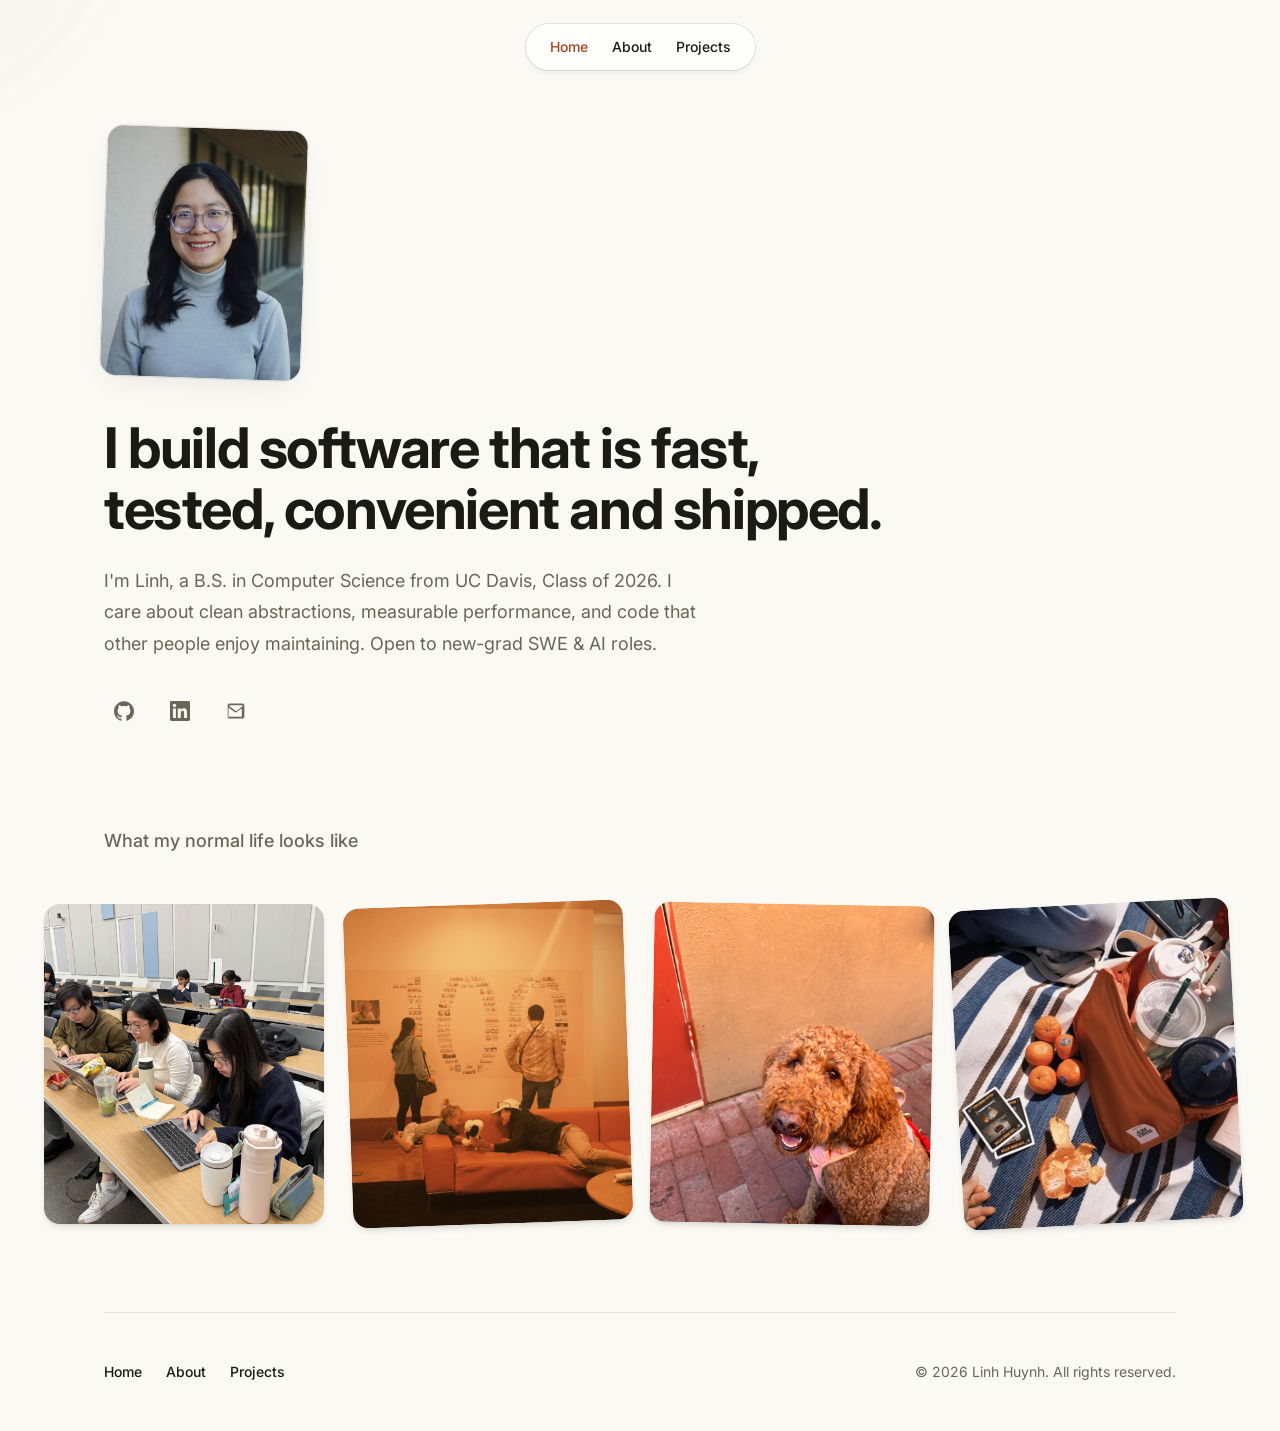
==== commit 9c04c108: "updated new UI" ====
--- a/index.html
+++ b/index.html
@@ -2,532 +2,90 @@
 <html lang="en">
 
 <head>
-  <meta charset="UTF-8" />
-  <meta name="viewport" content="width=device-width, initial-scale=1.0" />
-  <title>Linh Huynh — Software Engineer</title>
-  <meta name="description"
-    content="Portfolio of Linh Huynh, new-grad software engineer. Skills, projects, and contact." />
-  <link rel="preconnect" href="https://fonts.googleapis.com" />
-  <link rel="preconnect" href="https://fonts.gstatic.com" crossorigin />
-  <link
-    href="https://fonts.googleapis.com/css2?family=Fraunces:ital,opsz,wght@0,9..144,340;0,9..144,500;0,9..144,600;1,9..144,500&family=Inter:wght@400;500;600&family=IBM+Plex+Mono:wght@400;500&display=swap"
-    rel="stylesheet" />
-  <link rel="stylesheet" href="styles.css" />
+    <meta charset="UTF-8" />
+    <meta name="viewport" content="width=device-width, initial-scale=1.0" />
+    <title>Linh Huynh — Software Engineer</title>
+    <meta name="description"
+        content="Portfolio of Linh Huynh, new-grad software engineer. Expertise, projects, and contact." />
+    <link rel="preconnect" href="https://fonts.googleapis.com" />
+    <link rel="preconnect" href="https://fonts.gstatic.com" crossorigin />
+    <link href="https://fonts.googleapis.com/css2?family=Inter:wght@400;500;600;700&family=IBM+Plex+Mono:wght@400;500&display=swap" rel="stylesheet" />
+    <link rel="stylesheet" href="styles.css" />
 </head>
 
 <body>
-  <nav>
-    <div class="wrap nav-inner">
-      <a class="nav-name" href="#top">Linh Huynh</a>
-      <div class="nav-links">
-        <a href="#about">About</a>
-        <a href="#skills">Skills</a>
-        <a href="#projects">Projects</a>
-        <a href="#experience">Experience</a>
-        <a href="#contact">Contact</a>
-      </div>
-    </div>
-  </nav>
-
-  <header id="top">
-    <div class="wrap hero-grid">
-      <div class="hero-copy">
-        <span class="status">Open to new-grad SWE &amp; AI roles</span>
-        <h1>I build software that is <em>fast, tested, convenient</em> and shipped.</h1>
-        <p class="hero-sub">
-          B.S. in Computer Science, University of California, Davis, Class of 2026. I care about
-          clean abstractions, measurable performance, and code that other people enjoy
-          maintaining.
-        </p>
-        <div class="hero-actions">
-          <a class="btn solid" href="#projects">See my work</a>
-          <a class="btn ghost" href="Linh-Huynh-Resume.pdf">Download r&eacute;sum&eacute;</a>
-        </div>
-      </div>
-      <figure class="hero-portrait">
-        <img src="logo/profile_pic.jpeg" alt="Linh Huynh" class="profile-img" id="profileImg">
-        <figcaption>San Jose, CA &middot; Willing to relocate</figcaption>
-      </figure>
-    </div>
-  </header>
-
-  <section id="about" class="reveal">
-    <div class="wrap about-grid">
-      <div class="sec-head">
-        <h2>About</h2>
-      </div>
-      <div class="about-body">
-        <p class="lede">
-          I'm a graduated engineer who likes finishing things &mdash; taking a model,
-          a pipeline, or a UI from a rough idea to something a real user can trust. Most of
-          my recent work sits at the intersection of applied ML and product engineering:
-          shipping the interface, the API, and the evaluation loop that proves the AI part
-          actually works.
-        </p>
-        <p>
-          Outside of coursework I tutor data structures &amp; algorithms, build side
-          projects fast enough to demo at hackathons, and read production postmortems for
-          fun.
-        </p>
-        <dl class="facts">
-          <div><dt>Based in</dt><dd>San Jose, CA</dd></div>
-          <div><dt>Study</dt><dd>B.S. Computer Science, UC Davis &rsquo;26</dd></div>
-          <div><dt>Focus</dt><dd>Full-stack &amp; applied AI/ML</dd></div>
-          <div><dt>Status</dt><dd>Open to new-grad roles</dd></div>
-        </dl>
-      </div>
-    </div>
-  </section>
-
-  <section id="skills" class="reveal">
-    <div class="wrap">
-      <div class="sec-head">
-        <h2>Skills &amp; tech stack</h2>
-        <button class="clear-filter" id="clearFilter">&#215; clear filter</button>
-      </div>
-      <p class="matrix-hint">Every skill is backed by real work &mdash; click one to see the projects that prove it.</p>
-      <div class="skill-groups">
-        <div class="skill-group">
-          <h3>Languages</h3>
-          <div class="skills">
-            <button class="skill" data-skill="Python">Python</button>
-            <button class="skill" data-skill="TypeScript/JS">TypeScript/JS</button>
-            <button class="skill" data-skill="Java">Java</button>
-            <button class="skill" data-skill="C++">C++</button>
-            <button class="skill" data-skill="SQL">SQL</button>
-            <button class="skill" data-skill="Swift">Swift</button>
-          </div>
-          <h3>AI &amp; ML</h3>
-          <div class="skills">
-            <button class="skill" data-skill="LLM evaluation">LLM evaluation</button>
-            <button class="skill" data-skill="RAG pipelines">RAG pipelines</button>
-            <button class="skill" data-skill="Prompt engineering">Prompt engineering</button>
-            <button class="skill" data-skill="PyTorch">PyTorch</button>
-            <button class="skill" data-skill="TensorFlow">TensorFlow</button>
-            <button class="skill" data-skill="Computer vision">Computer vision</button>
-            <button class="skill" data-skill="Ollama">Ollama</button>
-          </div>
-        </div>
-        <div class="skill-group">
-          <h3>Frontend</h3>
-          <div class="skills">
-            <button class="skill" data-skill="HTML/CSS">HTML/CSS</button>
-            <button class="skill" data-skill="React">React</button>
-            <button class="skill" data-skill="Tailwind CSS">Tailwind CSS</button>
-            <button class="skill" data-skill="SwiftUI">SwiftUI</button>
-            <button class="skill" data-skill="Streamlit">Streamlit</button>
-          </div>
-          <h3>Backend &amp; data</h3>
-          <div class="skills">
-            <button class="skill" data-skill="FastAPI">FastAPI</button>
-            <button class="skill" data-skill="Node.js">Node.js</button>
-            <button class="skill" data-skill="PostgreSQL">PostgreSQL</button>
-            <button class="skill" data-skill="Supabase">Supabase</button>
-            <button class="skill" data-skill="Firebase">Firebase</button>
-            <button class="skill" data-skill="Vercel">Vercel</button>
-          </div>
-        </div>
-      </div>
-    </div>
-  </section>
-
-  <section id="projects" class="reveal">
-    <div class="wrap">
-      <div class="sec-head">
-        <h2>Projects</h2>
-      </div>
-
-      <div class="projects" id="projectList">
-
-        <!-- TIP: point each GitHub link at the exact repo, e.g. https://github.com/LinhHuynh2403/repo-name -->
-
-        <article class="project"
-          data-skills="TypeScript/JS,React,Node.js,PostgreSQL,Supabase,Ollama,Prompt engineering,Vercel,SQL">
-          <span class="project-index">01</span>
-          <div class="project-body">
-            <a class="project-thumb" href="https://travel-planner-ai-five-peach.vercel.app/" target="_blank"
-              rel="noopener">
-              <img src="img/jourzy-thumb.jpg" alt="JourZy destination browsing screen" loading="lazy">
-            </a>
-            <div class="project-content">
-              <div class="project-head">
-                <h3><a class="proj-title-link" href="https://travel-planner-ai-five-peach.vercel.app/"
-                    target="_blank" rel="noopener">JourZy &mdash; AI travel planner<svg class="ext-icon"
-                      viewBox="0 0 24 24" aria-hidden="true">
-                      <path d="M7 17L17 7M17 7H9M17 7V15" stroke="currentColor" stroke-width="2" fill="none"
-                        stroke-linecap="round" stroke-linejoin="round" />
-                    </svg></a></h3>
-                <div class="links">
-                  <span class="when">February 2026 - present</span>
-                  <a href="https://github.com/LinhHuynh2403/travel-planner"><svg class="gh-icon" viewBox="0 0 24 24"
-                      aria-hidden="true">
-                      <path
-                        d="M12 .297c-6.63 0-12 5.373-12 12 0 5.303 3.438 9.8 8.205 11.385.6.113.82-.258.82-.577 0-.285-.01-1.04-.015-2.04-3.338.724-4.042-1.61-4.042-1.61C4.422 18.07 3.633 17.7 3.633 17.7c-1.087-.744.084-.729.084-.729 1.205.084 1.838 1.236 1.838 1.236 1.07 1.835 2.809 1.305 3.495.998.108-.776.417-1.305.76-1.605-2.665-.3-5.466-1.332-5.466-5.93 0-1.31.465-2.38 1.235-3.22-.135-.303-.54-1.523.105-3.176 0 0 1.005-.322 3.3 1.23.96-.267 1.98-.399 3-.405 1.02.006 2.04.138 3 .405 2.28-1.552 3.285-1.23 3.285-1.23.645 1.653.24 2.873.12 3.176.765.84 1.23 1.91 1.23 3.22 0 4.61-2.805 5.625-5.475 5.92.42.36.81 1.096.81 2.22 0 1.606-.015 2.896-.015 3.286 0 .315.21.69.825.57C20.565 22.092 24 17.592 24 12.297c0-6.627-5.373-12-12-12"
-                        fill="currentColor" />
-                    </svg>GitHub</a>
-                </div>
-              </div>
-              <p>
-                JourZy is an AI travel planner I built to turn a rough trip idea into a full
-                day-by-day itinerary without the back-and-forth of manual research. I built
-                the whole stack: a Node.js/Express backend that orchestrates parallel calls
-                across Gemini and a local Ollama model with prompts enforcing strict JSON
-                output, PostgreSQL/Supabase schemas that remember a traveler&rsquo;s
-                preferences across sessions, and a React frontend with an interactive map
-                pulling live transit and weather data.
-              </p>
-              <div class="tags">
-                <span class="tag">React</span><span class="tag">Node.js</span><span class="tag">Supabase</span>
-                <span class="tag">PostgreSQL</span><span class="tag">Gemini API</span><span
-                  class="tag">Ollama</span><span class="tag">Vercel</span>
-              </div>
-            </div>
-          </div>
-        </article>
-
-        <article class="project" data-skills="Python,TypeScript/JS,React,FastAPI,LLM evaluation,RAG pipelines">
-          <span class="project-index">02</span>
-          <div class="project-body">
-            <a class="project-thumb" href="https://loginsight-ai-three.vercel.app/" target="_blank" rel="noopener">
-              <img src="img/loginsight-thumb.png" alt="LogInsight dashboard with error-rate chart and log stream"
-                loading="lazy">
-            </a>
-            <div class="project-content">
-              <div class="project-head">
-                <h3><a class="proj-title-link" href="https://loginsight-ai-three.vercel.app/" target="_blank"
-                    rel="noopener">LogInsight &mdash; AI log observability platform<svg class="ext-icon"
-                      viewBox="0 0 24 24" aria-hidden="true">
-                      <path d="M7 17L17 7M17 7H9M17 7V15" stroke="currentColor" stroke-width="2" fill="none"
-                        stroke-linecap="round" stroke-linejoin="round" />
-                    </svg></a></h3>
-                <div class="links">
-                  <span class="when">June 2025 &ndash; present</span>
-                  <a href="https://github.com/LinhHuynh2403/loginsight-ai"><svg class="gh-icon" viewBox="0 0 24 24"
-                      aria-hidden="true">
-                      <path
-                        d="M12 .297c-6.63 0-12 5.373-12 12 0 5.303 3.438 9.8 8.205 11.385.6.113.82-.258.82-.577 0-.285-.01-1.04-.015-2.04-3.338.724-4.042-1.61-4.042-1.61C4.422 18.07 3.633 17.7 3.633 17.7c-1.087-.744.084-.729.084-.729 1.205.084 1.838 1.236 1.838 1.236 1.07 1.835 2.809 1.305 3.495.998.108-.776.417-1.305.76-1.605-2.665-.3-5.466-1.332-5.466-5.93 0-1.31.465-2.38 1.235-3.22-.135-.303-.54-1.523.105-3.176 0 0 1.005-.322 3.3 1.23.96-.267 1.98-.399 3-.405 1.02.006 2.04.138 3 .405 2.28-1.552 3.285-1.23 3.285-1.23.645 1.653.24 2.873.12 3.176.765.84 1.23 1.91 1.23 3.22 0 4.61-2.805 5.625-5.475 5.92.42.36.81 1.096.81 2.22 0 1.606-.015 2.896-.015 3.286 0 .315.21.69.825.57C20.565 22.092 24 17.592 24 12.297c0-6.627-5.373-12-12-12"
-                        fill="currentColor" />
-                    </svg>GitHub</a>
-                </div>
-              </div>
-              <p>
-                LogInsight is an AI-driven observability platform I built to cut down the
-                time engineers spend digging through raw logs to find a root cause. I built
-                the FastAPI backend that ingests streaming logs, embeds them, and surfaces
-                likely root causes automatically, plus a React frontend with a
-                slideshow-style timeline view and Recharts visualizations so failures are
-                easy to trace.
-              </p>
-              <div class="tags">
-                <span class="tag">React</span><span class="tag">FastAPI</span><span class="tag">LLM Embeddings</span>
-                <span class="tag">Recharts</span><span class="tag">Python</span>
-              </div>
-            </div>
-          </div>
-        </article>
-
-      </div>
-
-      <details class="more-projects">
-        <summary class="more-projects-toggle">
-          <span class="label-closed">View more projects</span>
-          <span class="label-open">Hide more projects</span>
-          <svg class="chevron" viewBox="0 0 24 24" aria-hidden="true">
-            <path d="M6 9l6 6 6-6" stroke="currentColor" stroke-width="2" fill="none" stroke-linecap="round"
-              stroke-linejoin="round" />
-          </svg>
-        </summary>
-        <div class="more-list">
-
-          <article class="project project-compact" data-skills="TypeScript/JS,React,Tailwind CSS">
-            <span class="project-index">03</span>
-            <div class="project-body">
-              <div class="project-head">
-                <h3>Fixity &mdash; maintenance dashboard</h3>
-                <div class="links">
-                  <span class="when">February 2026 &middot; SacHackVII</span>
-                  <a href="https://github.com/LinhHuynh2403/SacHack26-"><svg class="gh-icon" viewBox="0 0 24 24"
-                      aria-hidden="true">
-                      <path
-                        d="M12 .297c-6.63 0-12 5.373-12 12 0 5.303 3.438 9.8 8.205 11.385.6.113.82-.258.82-.577 0-.285-.01-1.04-.015-2.04-3.338.724-4.042-1.61-4.042-1.61C4.422 18.07 3.633 17.7 3.633 17.7c-1.087-.744.084-.729.084-.729 1.205.084 1.838 1.236 1.838 1.236 1.07 1.835 2.809 1.305 3.495.998.108-.776.417-1.305.76-1.605-2.665-.3-5.466-1.332-5.466-5.93 0-1.31.465-2.38 1.235-3.22-.135-.303-.54-1.523.105-3.176 0 0 1.005-.322 3.3 1.23.96-.267 1.98-.399 3-.405 1.02.006 2.04.138 3 .405 2.28-1.552 3.285-1.23 3.285-1.23.645 1.653.24 2.873.12 3.176.765.84 1.23 1.91 1.23 3.22 0 4.61-2.805 5.625-5.475 5.92.42.36.81 1.096.81 2.22 0 1.606-.015 2.896-.015 3.286 0 .315.21.69.825.57C20.565 22.092 24 17.592 24 12.297c0-6.627-5.373-12-12-12"
-                        fill="currentColor" />
-                    </svg>GitHub</a>
-                </div>
-              </div>
-            </div>
-          </article>
-
-          <article class="project project-compact" data-skills="Python,PyTorch,TensorFlow,Streamlit,Computer vision">
-            <span class="project-index">04</span>
-            <div class="project-body">
-              <div class="project-head">
-                <h3>MRI Alzheimer&rsquo;s Detection</h3>
-                <div class="links">
-                  <span class="when">October &ndash; November 2025</span>
-                  <a href="https://github.com/LinhHuynh2403/ResNet50-LogisticRegression-Dementia-Classification"><svg
-                      class="gh-icon" viewBox="0 0 24 24" aria-hidden="true">
-                      <path
-                        d="M12 .297c-6.63 0-12 5.373-12 12 0 5.303 3.438 9.8 8.205 11.385.6.113.82-.258.82-.577 0-.285-.01-1.04-.015-2.04-3.338.724-4.042-1.61-4.042-1.61C4.422 18.07 3.633 17.7 3.633 17.7c-1.087-.744.084-.729.084-.729 1.205.084 1.838 1.236 1.838 1.236 1.07 1.835 2.809 1.305 3.495.998.108-.776.417-1.305.76-1.605-2.665-.3-5.466-1.332-5.466-5.93 0-1.31.465-2.38 1.235-3.22-.135-.303-.54-1.523.105-3.176 0 0 1.005-.322 3.3 1.23.96-.267 1.98-.399 3-.405 1.02.006 2.04.138 3 .405 2.28-1.552 3.285-1.23 3.285-1.23.645 1.653.24 2.873.12 3.176.765.84 1.23 1.91 1.23 3.22 0 4.61-2.805 5.625-5.475 5.92.42.36.81 1.096.81 2.22 0 1.606-.015 2.896-.015 3.286 0 .315.21.69.825.57C20.565 22.092 24 17.592 24 12.297c0-6.627-5.373-12-12-12"
-                        fill="currentColor" />
-                    </svg>GitHub</a>
-                </div>
-              </div>
-            </div>
-          </article>
-
-          <article class="project project-compact" data-skills="Python,PyTorch,Computer vision">
-            <span class="project-index">05</span>
-            <div class="project-body">
-              <div class="project-head">
-                <h3>Trash Sorting AI</h3>
-                <div class="links">
-                  <span class="when">October &ndash; November 2025</span>
-                  <a href="https://github.com/LinhHuynh2403/Trash-Detector-AI"><svg class="gh-icon"
-                      viewBox="0 0 24 24" aria-hidden="true">
-                      <path
-                        d="M12 .297c-6.63 0-12 5.373-12 12 0 5.303 3.438 9.8 8.205 11.385.6.113.82-.258.82-.577 0-.285-.01-1.04-.015-2.04-3.338.724-4.042-1.61-4.042-1.61C4.422 18.07 3.633 17.7 3.633 17.7c-1.087-.744.084-.729.084-.729 1.205.084 1.838 1.236 1.838 1.236 1.07 1.835 2.809 1.305 3.495.998.108-.776.417-1.305.76-1.605-2.665-.3-5.466-1.332-5.466-5.93 0-1.31.465-2.38 1.235-3.22-.135-.303-.54-1.523.105-3.176 0 0 1.005-.322 3.3 1.23.96-.267 1.98-.399 3-.405 1.02.006 2.04.138 3 .405 2.28-1.552 3.285-1.23 3.285-1.23.645 1.653.24 2.873.12 3.176.765.84 1.23 1.91 1.23 3.22 0 4.61-2.805 5.625-5.475 5.92.42.36.81 1.096.81 2.22 0 1.606-.015 2.896-.015 3.286 0 .315.21.69.825.57C20.565 22.092 24 17.592 24 12.297c0-6.627-5.373-12-12-12"
-                        fill="currentColor" />
-                    </svg>GitHub</a>
-                </div>
-              </div>
-            </div>
-          </article>
-
-          <article class="project project-compact" data-skills="Swift,SwiftUI,Firebase">
-            <span class="project-index">06</span>
-            <div class="project-body">
-              <div class="project-head">
-                <h3>SHIPSmart &mdash; AI healthcare assistant</h3>
-                <div class="links">
-                  <span class="when">April 2025 &middot; HackDavis25</span>
-                  <a href="https://github.com/LinhHuynh2403/SHIPSmart"><svg class="gh-icon" viewBox="0 0 24 24"
-                      aria-hidden="true">
-                      <path
-                        d="M12 .297c-6.63 0-12 5.373-12 12 0 5.303 3.438 9.8 8.205 11.385.6.113.82-.258.82-.577 0-.285-.01-1.04-.015-2.04-3.338.724-4.042-1.61-4.042-1.61C4.422 18.07 3.633 17.7 3.633 17.7c-1.087-.744.084-.729.084-.729 1.205.084 1.838 1.236 1.838 1.236 1.07 1.835 2.809 1.305 3.495.998.108-.776.417-1.305.76-1.605-2.665-.3-5.466-1.332-5.466-5.93 0-1.31.465-2.38 1.235-3.22-.135-.303-.54-1.523.105-3.176 0 0 1.005-.322 3.3 1.23.96-.267 1.98-.399 3-.405 1.02.006 2.04.138 3 .405 2.28-1.552 3.285-1.23 3.285-1.23.645 1.653.24 2.873.12 3.176.765.84 1.23 1.91 1.23 3.22 0 4.61-2.805 5.625-5.475 5.92.42.36.81 1.096.81 2.22 0 1.606-.015 2.896-.015 3.286 0 .315.21.69.825.57C20.565 22.092 24 17.592 24 12.297c0-6.627-5.373-12-12-12"
-                        fill="currentColor" />
-                    </svg>GitHub</a>
-                </div>
-              </div>
-            </div>
-          </article>
-
-        </div>
-      </details>
-    </div>
-  </section>
-
-  <section id="experience" class="reveal">
-    <div class="wrap">
-      <div class="sec-head">
-        <h2>Experience &amp; Education</h2>
-      </div>
-      <div class="xp">
-        <div class="xp-item">
-          <div class="xp-when">Graduated Jun 2026<div class="org-logo-frame"><img src="logo/UCD_logo.png"
-                alt="UC Davis logo" class="org-logo"></div>
-          </div>
-          <div>
-            <h3>B.S. Computer Science &middot; <span class="org">University of California, Davis</span></h3>
-            <p>Coursework: Data Structures &amp; Algorithms, Algorithm Design &amp;
-              Analysis, Computer Architecture, Machine Learning, Computer Vision, Operating
-              Systems &amp; System Programming.</p>
-          </div>
-        </div>
-        <div class="xp-item">
-          <div class="xp-when">Jun &ndash; Sep 2025<div class="org-logo-frame"><img src="logo/helix_int_logo.png"
-                alt="Helix International logo" class="org-logo"></div>
-          </div>
-          <div>
-            <h3>AI Engineering Intern &middot; <span class="org">Helix International (acquired by IBM)</span></h3>
-            <p>
-              I worked on an internal tool that lets customers query their own data in plain
-              English instead of filling out forms or requesting manual exports. Since the
-              language models needed more compute than my laptop could handle, I set up vLLM
-              on a GPU desktop and ran it remotely to test open-source models like Qwen,
-              Llama, and Gemma. Most of my time went into building the evaluation set &mdash;
-              I wrote 70+ realistic user questions in YAML with hand-written expected SQL
-              answers, then ran each model against them, tuning prompts, temperature, and
-              context window to cut down hallucinations until we reached about 90% accuracy.
-              I also built a simple frontend near the end to help the team sanity-check the
-              frontend&ndash;backend&ndash;API connection, and documented the testing and
-              prompt-engineering process for the team.
-            </p>
-          </div>
-        </div>
-        <div class="xp-item">
-          <div class="xp-when">Jan &ndash; Jun 2025<div class="org-logo-frame"><img src="logo/UCD_logo.png"
-                alt="UC Davis logo" class="org-logo"></div>
-          </div>
-          <div>
-            <h3>CS Tutor &middot; <span class="org">UC Davis</span></h3>
-            <p>Tutored 10+ students weekly in data structures, algorithms, and
-              object-oriented programming through debugging support and personalized
-              guidance.</p>
-          </div>
-        </div>
-      </div>
-    </div>
-  </section>
-
-  <section class="contact reveal" id="contact">
-    <div class="wrap">
-      <h2>Hiring for a new-grad SWE or AI role? <em>Let&rsquo;s talk.</em></h2>
-      <div class="contact-links">
-        <a href="mailto:vanlinhtpnt@gmail.com"><svg class="contact-icon" viewBox="0 0 20 20" aria-hidden="true">
-            <path d="M2.003 5.884L10 9.882l7.997-3.998A2 2 0 0016 4H4a2 2 0 00-1.997 1.884z" fill="currentColor" />
-            <path d="M18 8.118l-8 4-8-4V14a2 2 0 002 2h12a2 2 0 002-2V8.118z" fill="currentColor" />
-          </svg>vanlinhtpnt@gmail.com</a>
-        <a href="tel:+14086905492"><svg class="contact-icon" viewBox="0 0 20 20" aria-hidden="true">
-            <path
-              d="M2 3.5A1.5 1.5 0 013.5 2h1.148a1.5 1.5 0 011.465 1.175l.716 3.223a1.5 1.5 0 01-.54 1.482l-1.315 1.014a11.037 11.037 0 006.105 6.105l1.014-1.315a1.5 1.5 0 011.481-.54l3.223.716A1.5 1.5 0 0118 15.352V16.5a1.5 1.5 0 01-1.5 1.5H15c-1.149 0-2.263-.15-3.326-.43A13.022 13.022 0 012.43 8.326 13.019 13.019 0 012 5V3.5z"
-              fill="currentColor" />
-          </svg>(408) 690-5492</a>
-        <a href="https://github.com/LinhHuynh2403"><svg class="contact-icon" viewBox="0 0 24 24" aria-hidden="true">
-            <path
-              d="M12 .297c-6.63 0-12 5.373-12 12 0 5.303 3.438 9.8 8.205 11.385.6.113.82-.258.82-.577 0-.285-.01-1.04-.015-2.04-3.338.724-4.042-1.61-4.042-1.61C4.422 18.07 3.633 17.7 3.633 17.7c-1.087-.744.084-.729.084-.729 1.205.084 1.838 1.236 1.838 1.236 1.07 1.835 2.809 1.305 3.495.998.108-.776.417-1.305.76-1.605-2.665-.3-5.466-1.332-5.466-5.93 0-1.31.465-2.38 1.235-3.22-.135-.303-.54-1.523.105-3.176 0 0 1.005-.322 3.3 1.23.96-.267 1.98-.399 3-.405 1.02.006 2.04.138 3 .405 2.28-1.552 3.285-1.23 3.285-1.23.645 1.653.24 2.873.12 3.176.765.84 1.23 1.91 1.23 3.22 0 4.61-2.805 5.625-5.475 5.92.42.36.81 1.096.81 2.22 0 1.606-.015 2.896-.015 3.286 0 .315.21.69.825.57C20.565 22.092 24 17.592 24 12.297c0-6.627-5.373-12-12-12"
-              fill="currentColor" />
-          </svg>GitHub</a>
-        <a href="https://www.linkedin.com/in/linh-huynh-hnvl/"><svg class="contact-icon" viewBox="0 0 24 24"
-            aria-hidden="true">
-            <path
-              d="M20.447 20.452h-3.554v-5.569c0-1.328-.027-3.037-1.852-3.037-1.853 0-2.136 1.445-2.136 2.939v5.667H9.351V9h3.414v1.561h.046c.477-.9 1.637-1.85 3.37-1.85 3.601 0 4.267 2.37 4.267 5.455v6.286zM5.337 7.433c-1.144 0-2.063-.926-2.063-2.065 0-1.138.92-2.063 2.063-2.063 1.14 0 2.064.925 2.064 2.063 0 1.139-.925 2.065-2.064 2.065zm1.782 13.019H3.555V9h3.564v11.452zM22.225 0H1.771C.792 0 0 .774 0 1.729v20.542C0 23.227.792 24 1.771 24h20.451C23.2 24 24 23.227 24 22.271V1.729C24 .774 23.2 0 22.222 0h.003z"
-              fill="currentColor" />
-          </svg>LinkedIn</a>
-      </div>
-    </div>
-    <footer class="reveal">
-      <div class="wrap">&copy; 2026 Linh Huynh &middot; Built by hand, no template.</div>
-    </footer>
-
-    <!-- Image Modal -->
-    <div id="imageModal" class="modal">
-      <span class="close-modal">&times;</span>
-      <img class="modal-content" id="zoomedImg">
+    <!-- Fixed Navigation Pill -->
+    <div class="fixed-nav">
+        <nav class="nav-pill">
+            <a href="index.html" style="color: var(--accent);">Home</a>
+            <a href="about.html">About</a>
+            <a href="projects.html">Projects</a>
+        </nav>
     </div>
 
-    <script>
-      (function () {
-        var skills = document.querySelectorAll('.skill');
-        var projects = document.querySelectorAll('.project');
-        var clearBtn = document.getElementById('clearFilter');
-        var note = document.getElementById('projNote');
-        var total = projects.length;
-        var active = null;
+    <main>
+        <!-- Hero Section -->
+        <div class="content-wrapper">
+            <header class="hero">
+                <img class="avatar" src="logo/profile_pic.jpeg" alt="Linh Huynh">
+                <h1>I build software that is fast, tested, convenient and shipped.</h1>
+                <p>
+                    I'm Linh, a B.S. in Computer Science from UC Davis, Class of 2026. I care about
+                    clean abstractions, measurable performance, and code that other people enjoy
+                    maintaining. Open to new-grad SWE &amp; AI roles.
+                </p>
+                <div class="social-icons">
+                    <a href="https://github.com/LinhHuynh2403" class="social-icon" aria-label="GitHub">
+                        <svg viewBox="0 0 24 24"><path d="M12 .297c-6.63 0-12 5.373-12 12 0 5.303 3.438 9.8 8.205 11.385.6.113.82-.258.82-.577 0-.285-.01-1.04-.015-2.04-3.338.724-4.042-1.61-4.042-1.61C4.422 18.07 3.633 17.7 3.633 17.7c-1.087-.744.084-.729.084-.729 1.205.084 1.838 1.236 1.838 1.236 1.07 1.835 2.809 1.305 3.495.998.108-.776.417-1.305.76-1.605-2.665-.3-5.466-1.332-5.466-5.93 0-1.31.465-2.38 1.235-3.22-.135-.303-.54-1.523.105-3.176 0 0 1.005-.322 3.3 1.23.96-.267 1.98-.399 3-.405 1.02.006 2.04.138 3 .405 2.28-1.552 3.285-1.23 3.285-1.23.645 1.653.24 2.873.12 3.176.765.84 1.23 1.91 1.23 3.22 0 4.61-2.805 5.625-5.475 5.92.42.36.81 1.096.81 2.22 0 1.606-.015 2.896-.015 3.286 0 .315.21.69.825.57C20.565 22.092 24 17.592 24 12.297c0-6.627-5.373-12-12-12"/></svg>
+                    </a>
+                    <a href="https://www.linkedin.com/in/linh-huynh-hnvl/" class="social-icon" aria-label="LinkedIn">
+                        <svg viewBox="0 0 24 24"><path d="M20.447 20.452h-3.554v-5.569c0-1.328-.027-3.037-1.852-3.037-1.853 0-2.136 1.445-2.136 2.939v5.667H9.351V9h3.414v1.561h.046c.477-.9 1.637-1.85 3.37-1.85 3.601 0 4.267 2.37 4.267 5.455v6.286zM5.337 7.433c-1.144 0-2.063-.926-2.063-2.065 0-1.138.92-2.063 2.063-2.063 1.14 0 2.064.925 2.064 2.063 0 1.139-.925 2.065-2.064 2.065zm1.782 13.019H3.555V9h3.564v11.452zM22.225 0H1.771C.792 0 0 .774 0 1.729v20.542C0 23.227.792 24 1.771 24h20.451C23.2 24 24 23.227 24 22.271V1.729C24 .774 23.2 0 22.222 0h.003z"/></svg>
+                    </a>
+                    <a href="mailto:vanlinhtpnt@gmail.com" class="social-icon" aria-label="Email">
+                        <svg viewBox="0 0 24 24"><path d="M2 5.5C2 4.119 3.119 3 4.5 3h15C20.881 3 22 4.119 22 5.5v13c0 1.381-1.119 2.5-2.5 2.5h-15C3.119 21 2 19.881 2 18.5v-13zM4.5 5a.5.5 0 0 0-.5.5v.778l7.556 5.667a.75.75 0 0 0 .888 0L20 6.278V5.5a.5.5 0 0 0-.5-.5h-15zM20 7.844l-7.111 5.333a2.25 2.25 0 0 1-2.667 0L3 7.844V18.5a.5.5 0 0 0 .5.5h15a.5.5 0 0 0 .5-.5V7.844z"/></svg>
+                    </a>
+                </div>
+            </header>
+        </div>
 
-        // show project counts on each skill chip
-        skills.forEach(function (chip) {
-          var name = chip.dataset.skill;
-          var n = 0;
-          projects.forEach(function (p) {
-            if (p.dataset.skills.split(',').indexOf(name) !== -1) n++;
-          });
-          if (n > 0) {
-            var c = document.createElement('span');
-            c.className = 'count';
-            c.textContent = '×' + n;
-            chip.appendChild(c);
-          }
-          chip.setAttribute('aria-pressed', 'false');
-        });
+        <!-- Rotated Image Gallery -->
+        <div class="content-wrapper">
+            <h2 style="margin-top: 2rem; margin-bottom: 1.5rem; color: var(--muted); font-size: 1.125rem; font-weight: 500;">What my normal life looks like</h2>
+        </div>
+        <div class="image-gallery">
+            <div class="image-rotator img-1"><img src="img/hackathon.png" alt="Hackathon"><div class="image-caption">My First Hackathon Team</div></div>
+            <div class="image-rotator img-2"><img src="img/museum_time.jpeg" alt="Museum"><div class="image-caption">Obsessed with Snoopy Museum</div></div>
+            <div class="image-rotator img-3"><img src="img/my_little_happy.jpeg" alt="Personal"><div class="image-caption">My Little Happy in A Day</div></div>
+            <div class="image-rotator img-4"><img src="img/picnic.jpeg" alt="Picnic"><div class="image-caption">My Hobby</div></div>
+        </div>
 
-        function applyFilter(name) {
-          active = name;
-          var hits = 0;
-          skills.forEach(function (chip) {
-            chip.setAttribute('aria-pressed', chip.dataset.skill === name ? 'true' : 'false');
-          });
-          projects.forEach(function (p) {
-            var list = p.dataset.skills.split(',');
-            var match = !name || list.indexOf(name) !== -1;
-            p.classList.toggle('dim', !!name && !match);
-            p.classList.toggle('hit', !!name && match);
-            if (match) hits++;
-            p.querySelectorAll('.tag').forEach(function (t) {
-              t.classList.toggle('match', !!name && t.textContent === name);
-            });
-          });
-          clearBtn.classList.toggle('show', !!name);
-          if (note) note.textContent = name ? hits + ' of ' + total + ' projects use ' + name
-            : total + ' projects';
-          if (name) {
-            document.getElementById('projects').scrollIntoView({ behavior: 'smooth', block: 'nearest' });
-          }
-        }
 
-        skills.forEach(function (chip) {
-          chip.addEventListener('click', function () {
-            applyFilter(active === chip.dataset.skill ? null : chip.dataset.skill);
-          });
-        });
-        clearBtn.addEventListener('click', function () { applyFilter(null); });
-      })();
+    </main>
 
-      // Profile Picture Interactions
-      const modal = document.getElementById("imageModal");
-      const img = document.getElementById("profileImg");
-      const modalImg = document.getElementById("zoomedImg");
-      const span = document.getElementsByClassName("close-modal")[0];
-
-      if (img && modal && modalImg) {
-        img.onclick = function () {
-          modal.style.display = "flex";
-          modalImg.src = this.src;
-        }
-
-        span.onclick = function () {
-          modal.style.display = "none";
-        }
-
-        modal.onclick = function (e) {
-          if (e.target !== modalImg) {
-            modal.style.display = "none";
-          }
-        }
-      }
-
-      const cursorGlow = document.querySelector('.cursor-glow');
-
-      window.addEventListener('mousemove', (e) => {
-        cursorGlow.style.left = e.clientX + 'px';
-        cursorGlow.style.top = e.clientY + 'px';
-      });
-
-      const revealItems = document.querySelectorAll('.reveal');
-      const revealObserver = new IntersectionObserver((entries) => {
-        entries.forEach(entry => {
-          if (entry.isIntersecting) {
-            entry.target.classList.add('is-visible');
-          }
-        });
-      }, { threshold: 0.15 });
-
-      revealItems.forEach(item => revealObserver.observe(item));
-
-      document.querySelectorAll('.skill, .project, .btn').forEach(el => {
-        el.addEventListener('mousemove', (e) => {
-          const rect = el.getBoundingClientRect();
-          const x = e.clientX - rect.left;
-          const y = e.clientY - rect.top;
-
-          const rx = ((y / rect.height) - 0.5) * -8;
-          const ry = ((x / rect.width) - 0.5) * 8;
-
-          el.style.setProperty('--rx', `${rx}deg`);
-          el.style.setProperty('--ry', `${ry}deg`);
-          el.style.setProperty('--tx', `${(x / rect.width - 0.5) * 4}px`);
-          el.style.setProperty('--ty', `${(y / rect.height - 0.5) * 4}px`);
-        });
-
-        el.addEventListener('mouseleave', () => {
-          el.style.setProperty('--rx', '0deg');
-          el.style.setProperty('--ry', '0deg');
-          el.style.setProperty('--tx', '0px');
-          el.style.setProperty('--ty', '0px');
-        });
-      });
-    </script>
+    <!-- Footer -->
+    <div class="content-wrapper">
+        <footer>
+            <div class="footer-inner">
+                <div class="footer-links">
+                    <a href="index.html">Home</a>
+                    <a href="about.html">About</a>
+                    <a href="projects.html">Projects</a>
+                </div>
+                <div class="footer-copy">
+                    &copy; 2026 Linh Huynh. All rights reserved.
+                </div>
+            </div>
+        </footer>
+    </div>
+    <!-- Cursor Glow -->
     <div class="cursor-glow"></div>
 
+    <script>
+        const glow = document.querySelector('.cursor-glow');
+        window.addEventListener('mousemove', (e) => {
+            glow.style.left = `${e.clientX}px`;
+            glow.style.top = `${e.clientY}px`;
+        });
+    </script>
 </body>
-
 </html>
--- a/styles.css
+++ b/styles.css
@@ -8,964 +8,567 @@
     --hairline: #E4DDCC;
     --accent: #A8431F;
     --accent-soft: #F3E3D8;
-    --body: "Inter", system-ui, -apple-system, sans-serif;
-    --display: "Fraunces", "Iowan Old Style", "Times New Roman", serif;
+    --ring: rgba(28, 26, 21, 0.1);
+    --hover-bg: rgba(28, 26, 21, 0.04);
+    
+    --body: "Inter", system-ui, -apple-system, BlinkMacSystemFont, "Segoe UI", Roboto, "Helvetica Neue", Arial, sans-serif;
     --mono: "IBM Plex Mono", ui-monospace, monospace;
+    
     --r-sm: 8px;
-    --r-md: 12px;
-    --r-lg: 18px;
-    --r-full: 999px;
+    --r-md: 16px;
+    --r-lg: 24px;
+    --r-full: 9999px;
+    
+    --max-w: 1120px;
 }
 
 * {
     box-sizing: border-box;
     margin: 0;
-    padding: 0
+    padding: 0;
 }
 
 html {
-    scroll-behavior: smooth
-}
-
-@media (prefers-reduced-motion:reduce) {
-    html {
-        scroll-behavior: auto
-    }
-
-    *,
-    *::before,
-    *::after {
-        animation: none !important;
-        transition: none !important
-    }
+    scroll-behavior: smooth;
 }
 
 body {
-    background: var(--paper);
+    background-color: var(--paper);
     color: var(--ink);
     font-family: var(--body);
-    font-size: 17px;
+    font-size: 16px;
     line-height: 1.6;
     -webkit-font-smoothing: antialiased;
+    overflow-x: hidden;
 }
 
 a {
     color: inherit;
-    text-decoration: none
-}
-
-a:focus-visible,
-button:focus-visible {
-    outline: 2px solid var(--accent);
-    outline-offset: 3px;
-    border-radius: 2px
-}
-
-.wrap {
-    max-width: 1040px;
+    text-decoration: none;
+    transition: color 0.2s ease;
+}
+
+button {
+    font-family: inherit;
+    cursor: pointer;
+    border: none;
+    background: none;
+}
+
+/* ---------- Typography ---------- */
+h1 {
+    font-size: clamp(2.5rem, 5vw, 3.5rem);
+    font-weight: 700;
+    letter-spacing: -0.025em;
+    line-height: 1.1;
+    color: var(--ink);
+    margin-bottom: 1.5rem;
+    max-width: 800px;
+}
+
+h2 {
+    font-size: 1.25rem;
+    font-weight: 600;
+    color: var(--ink);
+    margin-bottom: 1rem;
+}
+
+h3 {
+    font-size: 1rem;
+    font-weight: 600;
+    color: var(--ink);
+}
+
+p {
+    color: var(--muted);
+    font-size: 1rem;
+    line-height: 1.75;
+}
+
+/* ---------- Layout Containers ---------- */
+.content-wrapper {
+    max-width: var(--max-w);
     margin: 0 auto;
-    padding: 0 28px
-}
-
-/* ---------- nav ---------- */
-nav {
-    position: sticky;
-    top: 0;
+    padding: 0 1.5rem;
+}
+
+.layout-grid {
+    display: grid;
+    grid-template-columns: 1fr;
+    gap: 4rem;
+    padding-top: 4rem;
+    padding-bottom: 6rem;
+}
+
+@media (min-width: 1024px) {
+    .layout-grid {
+        grid-template-columns: 3fr 2fr;
+        gap: 4rem;
+    }
+}
+
+/* ---------- Navigation ---------- */
+.fixed-nav {
+    position: fixed;
+    top: 1.5rem;
+    left: 0;
+    right: 0;
+    z-index: 50;
+    display: flex;
+    justify-content: center;
+    pointer-events: none;
+}
+
+.nav-pill {
+    background-color: rgba(255, 255, 255, 0.8);
+    backdrop-filter: blur(12px);
+    -webkit-backdrop-filter: blur(12px);
+    padding: 0.5rem 1.5rem;
+    border-radius: var(--r-full);
+    display: flex;
+    gap: 1.5rem;
+    box-shadow: 0 4px 6px -1px rgba(0, 0, 0, 0.05), 0 2px 4px -1px rgba(0, 0, 0, 0.03), 0 0 0 1px var(--ring);
+    pointer-events: auto;
+}
+
+.nav-pill a {
+    font-size: 0.875rem;
+    font-weight: 500;
+    color: var(--ink);
+    padding: 0.25rem 0;
+    position: relative;
+}
+
+.nav-pill a:hover {
+    color: var(--accent);
+}
+
+/* ---------- Hero Section ---------- */
+.hero {
+    padding: 8rem 0 4rem;
+}
+
+.avatar {
+    max-width: 200px;
+    aspect-ratio: 4/5;
+    border-radius: var(--r-md);
+    object-fit: cover;
+    margin-bottom: 2rem;
+    box-shadow: 0 10px 30px -10px rgba(0, 0, 0, 0.1), 0 0 0 1px var(--ring);
+    transform: rotate(2deg);
+}
+
+.hero p {
+    max-width: 600px;
+    margin-bottom: 2rem;
+    font-size: 1.125rem;
+}
+
+.social-icons {
+    display: flex;
+    gap: 1rem;
+}
+
+.social-icon {
+    display: flex;
+    align-items: center;
+    justify-content: center;
+    width: 40px;
+    height: 40px;
+    border-radius: var(--r-full);
+    color: var(--muted);
+    transition: all 0.2s ease;
+}
+
+.social-icon:hover {
+    color: var(--ink);
+    background-color: var(--hover-bg);
+}
+
+.social-icon svg {
+    width: 20px;
+    height: 20px;
+    fill: currentColor;
+}
+
+/* ---------- Image Gallery ---------- */
+.image-gallery {
+    display: flex;
+    gap: 1.5rem;
+    padding: 1.5rem 0;
+    margin: 0 calc(-50vw + 50%);
+    width: 100vw;
+    overflow-x: hidden;
+    justify-content: center;
+    align-items: center;
+}
+
+.image-rotator {
+    position: relative;
+    width: 280px;
+    height: 320px;
+    flex-shrink: 0;
+    border-radius: var(--r-md);
+    overflow: hidden;
+    box-shadow: 0 4px 6px -1px rgba(0, 0, 0, 0.1), 0 2px 4px -1px rgba(0, 0, 0, 0.06);
+    transition: transform 0.3s ease, box-shadow 0.3s ease;
+}
+
+.image-rotator img {
+    width: 100%;
+    height: 100%;
+    object-fit: cover;
+    position: absolute;
+    inset: 0;
+}
+
+.image-caption {
+    position: absolute;
+    bottom: 0;
+    left: 0;
+    right: 0;
+    padding: 1.5rem 1rem 1rem;
+    background: linear-gradient(to top, rgba(0, 0, 0, 0.7), transparent);
+    color: white;
+    font-size: 0.875rem;
+    font-weight: 500;
+    text-align: center;
+    opacity: 0;
+    transform: translateY(10px);
+    transition: opacity 0.3s ease, transform 0.3s ease;
+    z-index: 2;
+}
+
+.image-rotator:hover {
+    transform: scale(1.05) rotate(0) !important;
+    box-shadow: 0 20px 25px -5px rgba(0, 0, 0, 0.1), 0 10px 10px -5px rgba(0, 0, 0, 0.04);
     z-index: 10;
-    background: rgba(251, 249, 244, .82);
-    backdrop-filter: blur(14px) saturate(160%);
-    -webkit-backdrop-filter: blur(14px) saturate(160%);
-    border-bottom: 1px solid var(--hairline);
-}
-
-.nav-inner {
-    display: flex;
-    align-items: center;
-    justify-content: space-between;
-    padding: 20px 28px;
-}
-
-.nav-name {
-    font-family: var(--display);
-    font-weight: 600;
-    letter-spacing: -.01em;
-    font-size: 1.15rem
-}
-
-.nav-links {
-    display: flex;
-    gap: 30px;
-    font-family: var(--mono);
-    font-size: 12.5px;
-    letter-spacing: .02em;
-    color: var(--muted)
-}
-
-.nav-links a {
-    transition: color .15s ease;
+}
+
+.image-rotator:hover .image-caption {
+    opacity: 1;
+    transform: translateY(0);
+}
+    transform: scale(1.05) rotate(0) !important;
+    box-shadow: 0 20px 25px -5px rgba(0, 0, 0, 0.1), 0 10px 10px -5px rgba(0, 0, 0, 0.04);
+    z-index: 10;
+}
+
+/* Individual Rotations */
+.img-1 { transform: rotate(2deg); }
+.img-2 { transform: rotate(-2deg); }
+.img-3 { transform: rotate(1deg); }
+.img-4 { transform: rotate(-3deg); }
+.img-5 { transform: rotate(3deg); }
+
+/* ---------- Interactive Card Base (The Spotlight Hover Effect) ---------- */
+.group-card {
     position: relative;
-}
-
-.nav-links a::after {
+    display: flex;
+    flex-direction: column;
+    padding: 1.5rem;
+    border-radius: var(--r-lg);
+    transition: background-color 0.2s ease;
+    text-decoration: none;
+    z-index: 1;
+}
+
+.group-card::before {
     content: "";
     position: absolute;
-    left: 0;
-    right: 100%;
-    bottom: -4px;
-    height: 1px;
-    background: var(--accent);
-    transition: right .2s ease;
-}
-
-.nav-links a:hover {
-    color: var(--ink)
-}
-
-.nav-links a:hover::after {
-    right: 0
-}
-
-/* ---------- hero ---------- */
-header {
-    padding: 96px 0 90px;
-    background: var(--paper);
-}
-
-.hero-grid {
-    display: grid;
-    grid-template-columns: 1.5fr .8fr;
-    gap: 48px;
-    align-items: center;
-}
-
-.status {
-    font-family: var(--mono);
-    font-size: 12.5px;
-    color: var(--accent);
-    display: inline-flex;
-    align-items: center;
-    gap: 8px;
-    margin-bottom: 26px;
-    letter-spacing: .02em;
-}
-
-h1 {
-    font-family: var(--display);
-    font-size: clamp(38px, 5.4vw, 58px);
-    font-weight: 500;
-    letter-spacing: -.02em;
-    line-height: 1.12;
-    max-width: 15ch;
-}
-
-h1 em {
-    font-style: italic;
-    font-weight: 500;
-    color: var(--accent);
-}
-
-.hero-sub {
-    margin: 26px 0 0;
-    max-width: 46ch;
-    color: var(--muted);
-    font-size: 17.5px;
-}
-
-.hero-actions {
-    margin-top: 36px;
-    display: flex;
-    gap: 12px;
-    flex-wrap: wrap;
-}
-
-.btn {
-    display: inline-block;
-    padding: 13px 26px;
-    border-radius: var(--r-full);
-    font-weight: 600;
-    font-size: 15px;
-    border: 1px solid transparent;
-    transition: transform .15s ease, background .15s ease, color .15s ease, box-shadow .15s ease;
-}
-
-.btn:hover {
-    transform: translateY(-1px)
-}
-
-.btn.solid {
-    background: var(--ink);
-    color: var(--paper)
-}
-
-.btn.solid:hover {
-    background: var(--accent);
-}
-
-.btn.ghost {
-    background: transparent;
-    color: var(--ink);
-    border-color: var(--hairline);
-}
-
-.btn.ghost:hover {
-    background: var(--paper-alt);
-}
-
-.hero-portrait {
-    justify-self: end;
-    text-align: center;
-    transform: rotate(1.4deg);
-}
-
-.profile-img {
-    width: 100%;
-    max-width: 260px;
-    aspect-ratio: 4/5;
-    object-fit: cover;
-    border-radius: var(--r-md);
-    border: 1px solid var(--hairline);
-    display: block;
-    cursor: pointer;
-    box-shadow: 0 20px 40px rgba(28, 26, 21, .1);
-    transition: transform 0.2s ease, box-shadow 0.2s ease;
-    -webkit-touch-callout: none;
-    -webkit-user-select: none;
-    user-select: none;
-}
-
-.profile-img:hover {
-    transform: scale(1.02) rotate(-.6deg);
-    box-shadow: 0 24px 48px rgba(28, 26, 21, .14);
-}
-
-.hero-portrait figcaption {
-    margin-top: 14px;
-    font-family: var(--mono);
-    font-size: 11.5px;
-    color: var(--faint);
-    letter-spacing: .03em;
-}
-
-/* ---------- sections ---------- */
-section {
-    padding: 88px 0;
-    background: var(--paper);
-    border-top: 1px solid var(--hairline);
-}
-
-#skills,
-#experience {
-    background: var(--paper-alt);
-}
-
-.sec-head {
-    display: flex;
-    align-items: baseline;
-    gap: 16px;
-    margin-bottom: 40px;
-    flex-wrap: wrap
-}
-
-.sec-num {
-    font-family: var(--mono);
-    font-size: 13px;
-    color: var(--accent);
-    letter-spacing: .04em;
-}
-
-.sec-num.center {
-    display: block;
-    text-align: center;
-    margin-bottom: 18px;
-}
-
-h2 {
-    font-family: var(--display);
-    font-size: 30px;
-    font-weight: 500;
-    letter-spacing: -.02em;
-}
-
-.sec-note {
-    font-family: var(--mono);
-    font-size: 12.5px;
-    color: var(--faint);
-    margin-left: auto;
-}
-
-.clear-filter {
-    font-family: var(--mono);
-    font-size: 13px;
-    color: var(--accent);
-    background: none;
-    border: none;
-    cursor: pointer;
-    padding: 4px 0;
-    border-bottom: 1px solid transparent;
-    visibility: hidden;
-    margin-left: auto;
-}
-
-.clear-filter.show {
-    visibility: visible
-}
-
-.clear-filter:hover {
-    border-bottom-color: var(--accent)
-}
-
-/* ---------- about ---------- */
-.about-grid {
-    max-width: 900px;
-}
-
-.lede {
-    font-family: var(--display);
-    font-size: 22px;
-    font-weight: 400;
-    line-height: 1.5;
-    color: var(--ink);
-    max-width: 58ch;
-}
-
-.about-body p+p {
-    margin-top: 18px;
-    color: var(--muted);
-    max-width: 58ch;
-}
-
-.facts {
-    margin-top: 40px;
-    display: grid;
-    grid-template-columns: repeat(auto-fit, minmax(190px, 1fr));
-    gap: 20px 24px;
-    padding-top: 28px;
-    border-top: 1px solid var(--hairline);
-}
-
-.facts dt {
-    font-family: var(--mono);
-    font-size: 11px;
-    text-transform: uppercase;
-    letter-spacing: .08em;
-    color: var(--faint);
-    margin-bottom: 6px;
-}
-
-.facts dd {
-    font-size: 15.5px;
-    font-weight: 500;
-}
-
-/* ---------- skills matrix ---------- */
-.matrix-hint {
-    color: var(--muted);
-    font-size: 15px;
-    margin: -24px 0 28px
-}
-
-.skill-groups {
-    display: grid;
-    grid-template-columns: repeat(auto-fit, minmax(280px, 1fr));
-    gap: 12px 40px
-}
-
-.skill-group h3 {
-    font-family: var(--mono);
-    font-size: 11.5px;
-    font-weight: 500;
-    color: var(--faint);
-    text-transform: uppercase;
-    letter-spacing: .09em;
-    margin: 22px 0 10px;
-}
-
-.skills {
-    display: flex;
-    flex-wrap: wrap;
-    gap: 8px
-}
-
-.skill {
-    font-family: var(--mono);
-    font-size: 13px;
-    padding: 7px 15px;
-    border: 1px solid var(--hairline);
-    border-radius: var(--r-full);
-    background: var(--card);
-    cursor: pointer;
-    color: var(--ink);
-    transition: border-color .15s, background .15s, color .15s, transform .12s, box-shadow .15s;
-}
-
-.skill:hover {
-    border-color: var(--ink);
-    transform: translateY(-1px)
-}
-
-.skill[aria-pressed="true"] {
-    background: var(--ink);
-    color: var(--paper);
-    border-color: var(--ink);
-}
-
-.skill .count {
-    color: var(--faint);
-    margin-left: 6px
-}
-
-.skill[aria-pressed="true"] .count {
-    color: rgba(251, 249, 244, .6)
-}
-
-/* ---------- projects (editorial index list) ---------- */
-.projects {
-    display: grid;
-    gap: 0
-}
-
-.project {
-    display: grid;
-    grid-template-columns: 56px 1fr;
-    gap: 4px 24px;
-    padding: 40px 0;
-    border-top: 1px solid var(--hairline);
-    transition: opacity .25s;
-}
-
-.project:first-child {
-    border-top: none;
-    padding-top: 0;
-}
-
-.project-index {
-    font-family: var(--display);
-    font-size: 26px;
-    font-weight: 400;
-    color: var(--faint);
-    font-style: italic;
-    padding-top: 2px;
-}
-
-.project.hit .project-index,
-.project:hover .project-index {
-    color: var(--accent);
-}
-
-.project.dim {
-    opacity: .3;
-}
-
-.project-body {
-    display: flex;
+    inset: 0;
+    border-radius: var(--r-lg);
+    background-color: var(--hover-bg);
+    opacity: 0;
+    transform: scale(0.95);
+    transition: opacity 0.2s ease, transform 0.2s ease;
+    z-index: -1;
+}
+
+.group-card:hover::before {
+    opacity: 1;
+    transform: scale(1);
+}
+
+/* ---------- Projects Section ---------- */
+.projects-list {
+    display: flex;
+    flex-direction: column;
+    gap: 1rem;
+    margin-top: 2rem;
+}
+
+.project-item {
+    display: flex;
+    gap: 1.5rem;
     align-items: flex-start;
-    gap: 28px;
-}
-
-.project-thumb {
-    display: block;
-    flex: 0 0 200px;
+}
+
+.project-icon {
     width: 200px;
     aspect-ratio: 1.72;
     border-radius: var(--r-md);
+    display: flex;
+    align-items: center;
+    justify-content: center;
+    background: var(--paper-alt);
+    box-shadow: 0 0 0 1px var(--ring);
+    flex-shrink: 0;
     overflow: hidden;
-    border: 1px solid var(--hairline);
-    background: var(--paper-alt);
-}
-
-.project-thumb img {
+}
+
+.project-icon img {
     width: 100%;
     height: 100%;
     object-fit: cover;
-    display: block;
-    transition: transform .3s ease;
-}
-
-.project-thumb:hover img {
-    transform: scale(1.04);
-}
-
-.project-content {
-    min-width: 0;
+}
+
+.project-details {
     flex: 1;
 }
 
-.project-body>.project-head {
-    flex: 1;
-    min-width: 0;
-}
-
-.project-head {
-    display: flex;
-    flex-direction: column;
-    align-items: flex-start;
-    gap: 10px;
-}
-
-.project-compact .project-head {
-    flex-direction: row;
-    align-items: baseline;
-    justify-content: space-between;
-    gap: 16px 24px;
-    flex-wrap: wrap;
-}
-
-.project h3 {
-    font-family: var(--display);
-    font-size: 22px;
-    font-weight: 500;
-    letter-spacing: -.01em;
-}
-
-.proj-title-link {
-    display: inline-flex;
-    align-items: center;
-    gap: 8px;
-    color: var(--ink);
-    border-bottom: 1px solid transparent;
-}
-
-.proj-title-link:hover {
-    color: var(--accent);
-    border-bottom-color: var(--accent);
-}
-
-.ext-icon {
-    width: 15px;
-    height: 15px;
-    stroke: currentColor;
-    flex-shrink: 0;
-}
-
-.project .links {
-    font-family: var(--mono);
-    font-size: 12.5px;
-    display: flex;
-    align-items: baseline;
-    gap: 16px;
-    color: var(--faint);
-}
-
-.project .links a {
-    color: var(--accent);
-    border-bottom: 1px solid transparent;
-    display: inline-flex;
-    align-items: center;
-    gap: 5px
-}
-
-.gh-icon {
-    width: 14px;
-    height: 14px;
-    fill: currentColor
-}
-
-.project .links a:hover {
-    border-bottom-color: var(--accent)
-}
-
-.project p {
-    color: var(--muted);
-    font-size: 15.5px;
-    max-width: 66ch;
-    margin-top: 14px;
-}
-
-.project .impact {
-    font-family: var(--display);
-    font-style: italic;
-    font-size: 16.5px;
-    color: var(--ink);
-    font-weight: 400;
-    margin-top: 14px;
-    padding-left: 16px;
-    border-left: 2px solid var(--accent);
-}
-
-.tags {
-    display: flex;
-    flex-wrap: wrap;
-    gap: 8px;
-    margin-top: 16px
-}
-
-.tag {
-    font-family: var(--mono);
-    font-size: 11.5px;
-    color: var(--accent);
-    background: var(--accent-soft);
-    border-radius: var(--r-full);
-    padding: 4px 12px;
-    line-height: 1.4;
-}
-
-.project.hit .tag.match {
-    color: var(--paper);
-    background: var(--accent);
-    font-weight: 500;
-}
-
-.more-projects {
-    margin-top: 8px;
-    padding-top: 32px;
-    border-top: 1px solid var(--hairline);
-}
-
-.more-projects-toggle {
-    display: inline-flex;
-    align-items: center;
-    gap: 8px;
-    font-family: var(--mono);
-    font-size: 13px;
-    letter-spacing: .04em;
-    text-transform: uppercase;
-    color: var(--muted);
-    cursor: pointer;
-    list-style: none;
-    user-select: none;
-}
-
-.more-projects-toggle::-webkit-details-marker {
-    display: none;
-}
-
-.more-projects-toggle:hover {
-    color: var(--accent);
-}
-
-.more-projects-toggle .chevron {
-    width: 13px;
-    height: 13px;
-    stroke: currentColor;
-    transition: transform .2s ease;
-}
-
-.more-projects[open] .chevron {
-    transform: rotate(180deg);
-}
-
-.more-projects-toggle .label-open {
-    display: none;
-}
-
-.more-projects[open] .more-projects-toggle .label-closed {
-    display: none;
-}
-
-.more-projects[open] .more-projects-toggle .label-open {
-    display: inline;
-}
-
-.more-list {
-    display: grid;
-    gap: 0;
-    margin-top: 20px;
-}
-
-.project-compact {
-    grid-template-columns: 32px 1fr;
-    padding: 18px 0;
-    gap: 4px 24px;
-}
-
-.project-compact:first-child {
-    border-top: none;
-    padding-top: 18px;
-}
-
-.project-compact .project-index {
-    font-size: 15px;
-}
-
-.project-compact h3 {
-    font-size: 16.5px;
-    font-weight: 450;
-}
-
-/* ---------- experience ---------- */
-.xp {
-    display: grid;
-    gap: 0
-}
-
-.xp-item {
-    display: grid;
-    grid-template-columns: 190px 1fr;
-    gap: 8px 32px;
-    padding: 30px 0;
-    border-top: 1px solid var(--hairline);
-}
-
-.xp-item:first-child {
-    border-top: none;
-    padding-top: 0
-}
-
-.xp-when {
-    font-family: var(--mono);
-    font-size: 13px;
-    color: var(--faint);
-    padding-top: 3px;
-    display: flex;
-    flex-direction: column;
-    align-items: flex-start;
-    gap: 10px
-}
-
-.xp-item h3 {
-    font-family: var(--display);
-    font-size: 19px;
-    font-weight: 500
-}
-
-.xp-item .org {
-    color: var(--accent);
-    font-weight: 500;
-}
-
-.xp-item p,
-.xp-item ul {
-    color: var(--muted);
-    font-size: 15.5px;
-    margin-top: 8px;
-    max-width: 64ch
-}
-
-.xp-item ul {
-    padding-left: 20px;
-    list-style-type: disc
-}
-
-.xp-item li {
-    margin-bottom: 6px;
-    line-height: 1.5
-}
-
-.org-logo-frame {
-    height: 88px;
-    width: 88px;
-    box-sizing: border-box;
-    display: flex;
-    align-items: center;
-    justify-content: flex-start;
-    padding: 0
-}
-
-.org-logo {
-    height: 100%;
-    width: 100%;
-    object-fit: contain;
-    border-radius: var(--r-sm)
-}
-
-/* ---------- contact ---------- */
-.contact {
-    text-align: center;
-    padding: 100px 0 48px;
-    background: var(--paper);
-}
-
-.contact h2 {
-    font-size: clamp(28px, 4.2vw, 42px);
-    letter-spacing: -.02em;
-    max-width: 20ch;
-    margin: 0 auto;
-}
-
-.contact h2 em {
-    font-style: italic;
-    font-weight: 500;
-    color: var(--accent)
-}
-
-.contact-links {
-    margin-top: 32px;
-    display: flex;
-    gap: 10px;
-    flex-wrap: wrap;
-    justify-content: center;
-    font-family: var(--mono);
-    font-size: 13.5px
-}
-
-.contact-links a {
-    color: var(--ink);
-    border: 1px solid var(--hairline);
-    background: var(--card);
-    border-radius: var(--r-full);
-    padding: 10px 18px;
-    display: inline-flex;
-    align-items: center;
-    gap: 7px;
-    transition: border-color .15s, color .15s, background .15s;
-}
-
-.contact-links a:hover {
-    border-color: var(--accent);
-    color: var(--accent);
-    background: var(--accent-soft);
-}
-
-.contact-icon {
+.project-title {
+    display: flex;
+    align-items: center;
+    gap: 0.5rem;
+}
+
+.project-title h3 {
+    margin: 0;
+}
+
+.project-link-icon {
     width: 16px;
     height: 16px;
-    fill: currentColor
-}
-
+    color: var(--muted);
+    opacity: 0;
+    transform: translateX(-5px);
+    transition: all 0.2s ease;
+}
+
+.group-card:hover .project-link-icon {
+    opacity: 1;
+    transform: translateX(0);
+    color: var(--ink);
+}
+
+.project-desc {
+    margin-top: 0.5rem;
+    font-size: 0.875rem;
+}
+
+.project-link {
+    font-size: 0.875rem;
+    color: var(--accent);
+    margin-top: 1rem;
+    display: flex;
+    align-items: center;
+    gap: 0.25rem;
+    font-weight: 500;
+}
+
+/* ---------- Sidebar: Experience ---------- */
+.sidebar-box {
+    padding: 1.5rem;
+    border-radius: var(--r-lg);
+    border: 1px solid var(--ring);
+    background: var(--card);
+}
+
+.sidebar-title {
+    display: flex;
+    align-items: center;
+    gap: 0.75rem;
+    font-size: 1rem;
+    font-weight: 600;
+    color: var(--ink);
+    margin-bottom: 1.5rem;
+}
+
+.sidebar-title svg {
+    width: 24px;
+    height: 24px;
+    color: var(--muted);
+}
+
+.xp-list {
+    display: flex;
+    flex-direction: column;
+    gap: 1.5rem;
+}
+
+.xp-item {
+    display: flex;
+    gap: 1rem;
+}
+
+.xp-logo {
+    width: 40px;
+    height: 40px;
+    border-radius: var(--r-full);
+    background: var(--paper-alt);
+    box-shadow: 0 0 0 1px var(--ring);
+    display: flex;
+    align-items: center;
+    justify-content: center;
+    flex-shrink: 0;
+    overflow: hidden;
+}
+
+.xp-logo img {
+    width: 100%;
+    height: 100%;
+    object-fit: contain;
+    background: white;
+}
+
+.xp-details {
+    flex: 1;
+    display: flex;
+    flex-direction: column;
+}
+
+.xp-header {
+    display: flex;
+    justify-content: space-between;
+    align-items: baseline;
+    gap: 1rem;
+}
+
+.xp-role {
+    font-weight: 500;
+    font-size: 0.875rem;
+    color: var(--ink);
+}
+
+.xp-company {
+    font-size: 0.875rem;
+    color: var(--muted);
+    margin-top: 0.25rem;
+}
+
+.xp-date {
+    font-size: 0.75rem;
+    color: var(--muted);
+    white-space: nowrap;
+}
+
+.resume-btn {
+    display: flex;
+    align-items: center;
+    justify-content: center;
+    gap: 0.5rem;
+    width: 100%;
+    padding: 0.75rem;
+    margin-top: 2rem;
+    background-color: var(--paper-alt);
+    color: var(--ink);
+    font-size: 0.875rem;
+    font-weight: 500;
+    border-radius: var(--r-md);
+    transition: background-color 0.2s ease;
+}
+
+.resume-btn:hover {
+    background-color: var(--hover-bg);
+}
+
+.resume-btn svg {
+    width: 16px;
+    height: 16px;
+}
+
+/* ---------- Skills (Chips) ---------- */
+.skills-container {
+    margin-bottom: 4rem;
+}
+
+.skills-group {
+    margin-bottom: 1.5rem;
+}
+
+.skills-group h3 {
+    font-size: 0.875rem;
+    color: var(--faint);
+    text-transform: uppercase;
+    letter-spacing: 0.05em;
+    margin-bottom: 0.75rem;
+}
+
+.skills-list {
+    display: flex;
+    flex-wrap: wrap;
+    gap: 0.5rem;
+}
+
+.skill-chip {
+    padding: 0.375rem 0.875rem;
+    font-size: 0.875rem;
+    font-weight: 500;
+    color: var(--ink);
+    background-color: var(--card);
+    border: 1px solid var(--ring);
+    border-radius: var(--r-full);
+    transition: all 0.2s ease;
+    box-shadow: 0 1px 2px rgba(0,0,0,0.02);
+}
+
+.skill-chip:hover {
+    background-color: var(--hover-bg);
+    transform: translateY(-1px);
+}
+
+/* ---------- About Section ---------- */
+.about-section {
+    margin-bottom: 4rem;
+}
+
+.about-section p {
+    margin-bottom: 1rem;
+}
+
+/* ---------- Footer ---------- */
 footer {
-    padding: 28px 0 40px;
-    color: var(--faint);
-    font-family: var(--mono);
-    font-size: 12px;
-    text-align: center;
-}
-
-@media (max-width:760px) {
-    .hero-grid {
-        grid-template-columns: 1fr;
-    }
-
-    .hero-portrait {
-        justify-self: start;
-        order: -1;
-    }
-
-    .profile-img {
-        max-width: 160px;
-    }
-}
-
-@media (max-width:640px) {
-    header {
-        padding: 64px 0 56px
-    }
-
-    section {
-        padding: 64px 0;
-    }
-
-    .xp-item {
-        grid-template-columns: 1fr
-    }
-
-    .project {
-        grid-template-columns: 40px 1fr;
-    }
-
-    .project-index {
-        font-size: 20px;
-    }
-
-    .project-body {
-        flex-direction: column;
-    }
-
-    .project-thumb {
-        width: 100%;
-    }
-
-    .nav-links {
-        gap: 14px;
-        font-size: 11.5px;
-    }
-
-    .nav-inner {
-        padding: 16px 20px;
-    }
-
-    h1 {
-        max-width: 100%;
-    }
-}
-
+    border-top: 1px solid var(--ring);
+    padding: 3rem 0;
+    margin-top: 4rem;
+}
+
+.footer-inner {
+    display: flex;
+    justify-content: space-between;
+    align-items: center;
+    flex-wrap: wrap;
+    gap: 1rem;
+}
+
+.footer-links {
+    display: flex;
+    gap: 1.5rem;
+    font-size: 0.875rem;
+    font-weight: 500;
+}
+
+.footer-links a:hover {
+    color: var(--accent);
+}
+
+.footer-copy {
+    font-size: 0.875rem;
+    color: var(--muted);
+}
+
+/* ---------- Cursor Glow ---------- */
 .cursor-glow {
     position: fixed;
-    width: 240px;
-    height: 240px;
+    top: -100px;
+    left: -100px;
+    width: 600px;
+    height: 600px;
     border-radius: 50%;
+    background: radial-gradient(circle, rgba(168, 67, 31, 0.04) 0%, transparent 60%);
     pointer-events: none;
     transform: translate(-50%, -50%);
-    background: radial-gradient(circle, rgba(168, 67, 31, 0.12) 0%, rgba(168, 67, 31, 0.03) 35%, transparent 70%);
-    filter: blur(16px);
-    z-index: 0;
-    mix-blend-mode: multiply;
-}
-
-body>* {
-    position: relative;
-    z-index: 1;
-}
-
-.reveal {
-    opacity: 0;
-    transform: translateY(18px);
-    transition: opacity 0.7s ease, transform 0.7s ease;
-}
-
-.reveal.is-visible {
-    opacity: 1;
-    transform: translateY(0);
-}
-
-.skill,
-.project,
-.btn {
-    transform: perspective(1000px) rotateX(var(--rx, 0deg)) rotateY(var(--ry, 0deg)) translate3d(var(--tx, 0px), var(--ty, 0px), 0);
-    transition: transform 0.2s ease, box-shadow 0.2s ease, border-color 0.2s ease;
-}
-
-.skill:hover,
-.btn:hover {
-    box-shadow: 0 12px 24px rgba(28, 26, 21, .08);
-}
-
-/* Image Modal */
-.modal {
-    display: none;
-    position: fixed;
-    z-index: 1000;
-    left: 0;
-    top: 0;
-    width: 100%;
-    height: 100%;
-    background-color: rgb(0, 0, 0);
-    align-items: center;
-    justify-content: center;
-    backdrop-filter: blur(8px);
-    -webkit-backdrop-filter: blur(8px);
-}
-
-.modal-content {
-    max-width: 100vw;
-    max-height: 100vh;
-    object-fit: contain;
-    animation: zoomIn 0.3s cubic-bezier(0.175, 0.885, 0.32, 1.275);
-}
-
-@keyframes zoomIn {
-    from {
-        transform: scale(0.9);
-        opacity: 0;
-    }
-
-    to {
-        transform: scale(1);
-        opacity: 1;
-    }
-}
-
-.close-modal {
-    position: absolute;
-    top: 20px;
-    right: 35px;
-    color: #fff;
-    font-size: 40px;
-    font-weight: bold;
-    cursor: pointer;
-    transition: color 0.2s;
-}
-
-.close-modal:hover,
-.close-modal:focus {
-    color: #ccc;
-}
+    z-index: -1;
+    transition: width 0.3s, height 0.3s;
+}
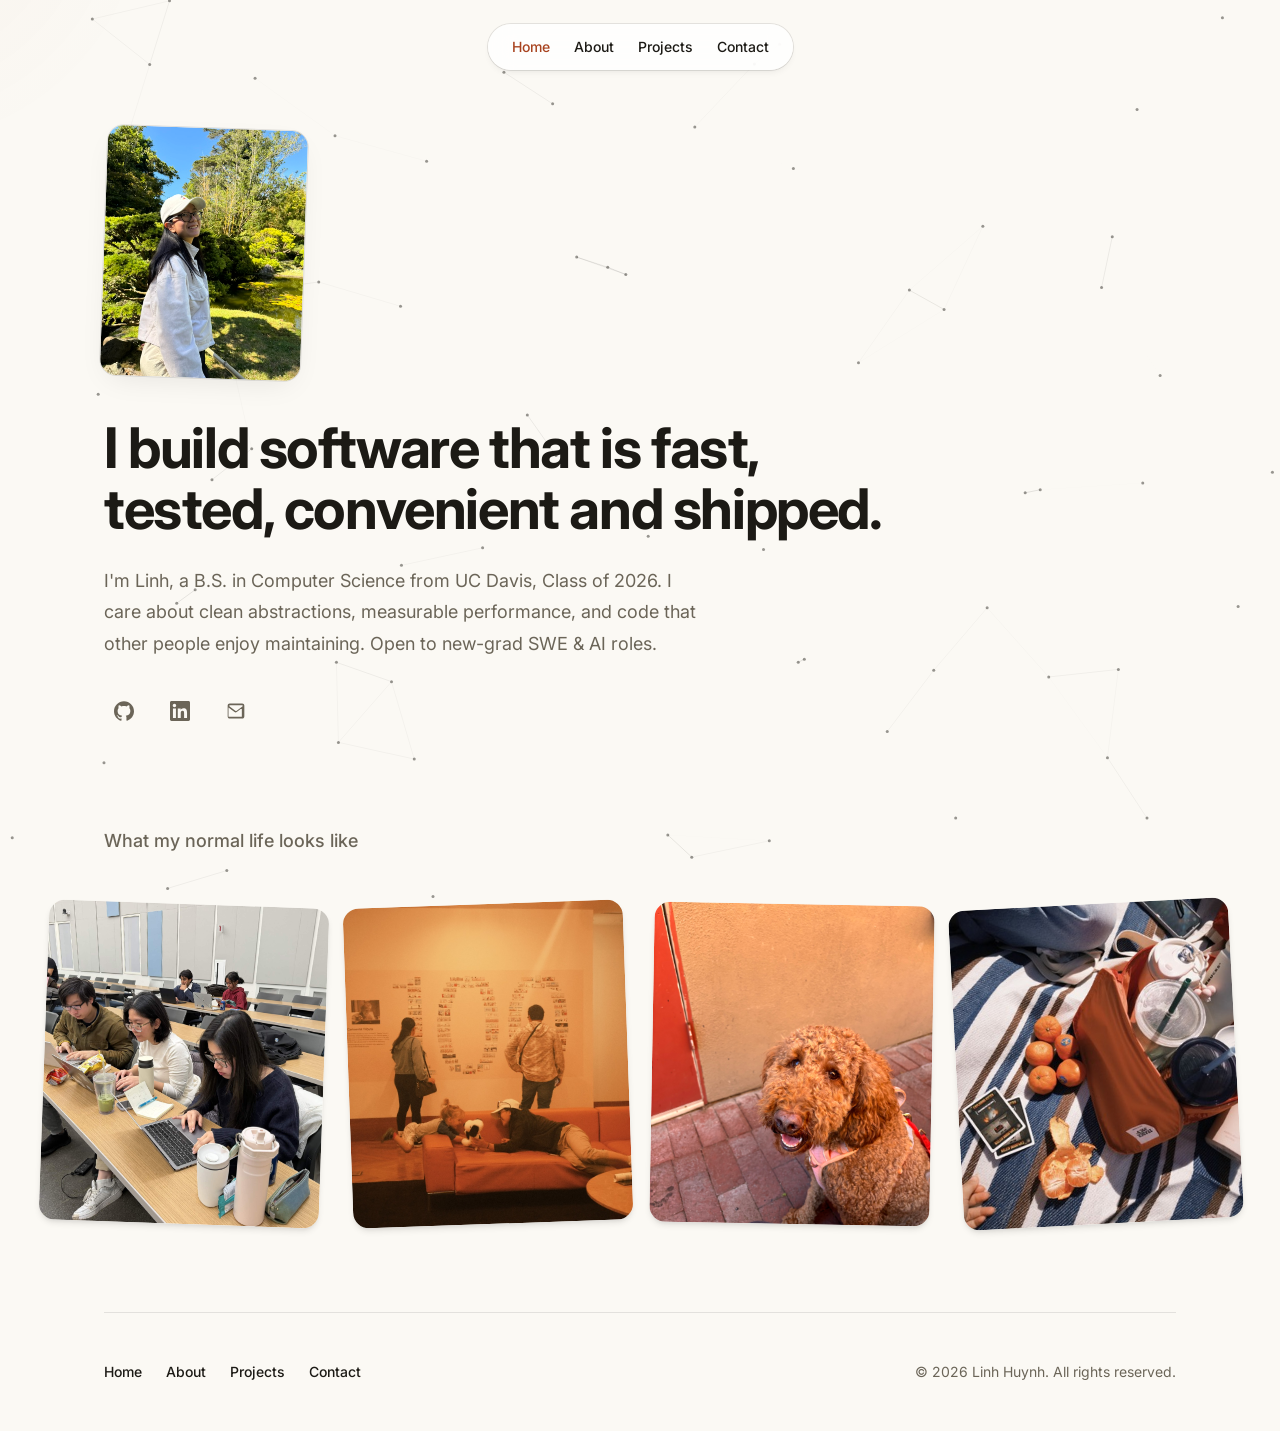
==== commit c538c23e: "added contact tab and changed background" ====
--- a/index.html
+++ b/index.html
@@ -20,6 +20,7 @@
             <a href="index.html" style="color: var(--accent);">Home</a>
             <a href="about.html">About</a>
             <a href="projects.html">Projects</a>
+            <a href="contact.html">Contact</a>
         </nav>
     </div>
 
@@ -70,6 +71,7 @@
                     <a href="index.html">Home</a>
                     <a href="about.html">About</a>
                     <a href="projects.html">Projects</a>
+                    <a href="contact.html">Contact</a>
                 </div>
                 <div class="footer-copy">
                     &copy; 2026 Linh Huynh. All rights reserved.
@@ -77,15 +79,10 @@
             </div>
         </footer>
     </div>
-    <!-- Cursor Glow -->
+    <!-- Interactive Background -->
+    <canvas class="bg-constellation"></canvas>
     <div class="cursor-glow"></div>
 
-    <script>
-        const glow = document.querySelector('.cursor-glow');
-        window.addEventListener('mousemove', (e) => {
-            glow.style.left = `${e.clientX}px`;
-            glow.style.top = `${e.clientY}px`;
-        });
-    </script>
+    <script src="bg-effect.js"></script>
 </body>
 </html>
--- a/styles.css
+++ b/styles.css
@@ -249,10 +249,6 @@
     opacity: 1;
     transform: translateY(0);
 }
-    transform: scale(1.05) rotate(0) !important;
-    box-shadow: 0 20px 25px -5px rgba(0, 0, 0, 0.1), 0 10px 10px -5px rgba(0, 0, 0, 0.04);
-    z-index: 10;
-}
 
 /* Individual Rotations */
 .img-1 { transform: rotate(2deg); }
@@ -476,6 +472,91 @@
 .resume-btn svg {
     width: 16px;
     height: 16px;
+}
+
+/* ---------- Contact Page ---------- */
+.contact-intro {
+    max-width: 560px;
+}
+
+.contact-socials {
+    display: flex;
+    flex-wrap: wrap;
+    gap: 0.75rem;
+    margin: 2rem 0 3rem;
+}
+
+.contact-social-link {
+    display: inline-flex;
+    align-items: center;
+    gap: 0.625rem;
+    padding: 0.625rem 1.125rem;
+    border-radius: var(--r-full);
+    border: 1px solid var(--ring);
+    background: var(--card);
+    font-size: 0.875rem;
+    font-weight: 500;
+    transition: background-color 0.2s ease, border-color 0.2s ease;
+}
+
+.contact-social-link:hover {
+    background-color: var(--hover-bg);
+    border-color: var(--ink);
+}
+
+.contact-social-link svg {
+    width: 18px;
+    height: 18px;
+    fill: currentColor;
+    color: var(--muted);
+}
+
+.contact-form {
+    display: flex;
+    flex-direction: column;
+    gap: 1.25rem;
+    max-width: 560px;
+}
+
+.form-field {
+    display: flex;
+    flex-direction: column;
+    gap: 0.5rem;
+}
+
+.form-field label {
+    font-size: 0.8125rem;
+    font-weight: 500;
+    color: var(--muted);
+}
+
+.form-input,
+.form-textarea {
+    font-family: var(--body);
+    font-size: 0.9375rem;
+    color: var(--ink);
+    background: var(--card);
+    border: 1px solid var(--ring);
+    border-radius: var(--r-md);
+    padding: 0.75rem 1rem;
+}
+
+.form-textarea {
+    min-height: 140px;
+    resize: vertical;
+    line-height: 1.6;
+}
+
+.form-input:focus,
+.form-textarea:focus {
+    outline: none;
+    border-color: var(--accent);
+}
+
+.form-note {
+    font-size: 0.8125rem;
+    color: var(--faint);
+    margin-top: -0.75rem;
 }
 
 /* ---------- Skills (Chips) ---------- */
@@ -572,3 +653,12 @@
     z-index: -1;
     transition: width 0.3s, height 0.3s;
 }
+
+/* ---------- Interactive Constellation Background ---------- */
+.bg-constellation {
+    position: fixed;
+    inset: 0;
+    z-index: -2;
+    pointer-events: none;
+    display: block;
+}
